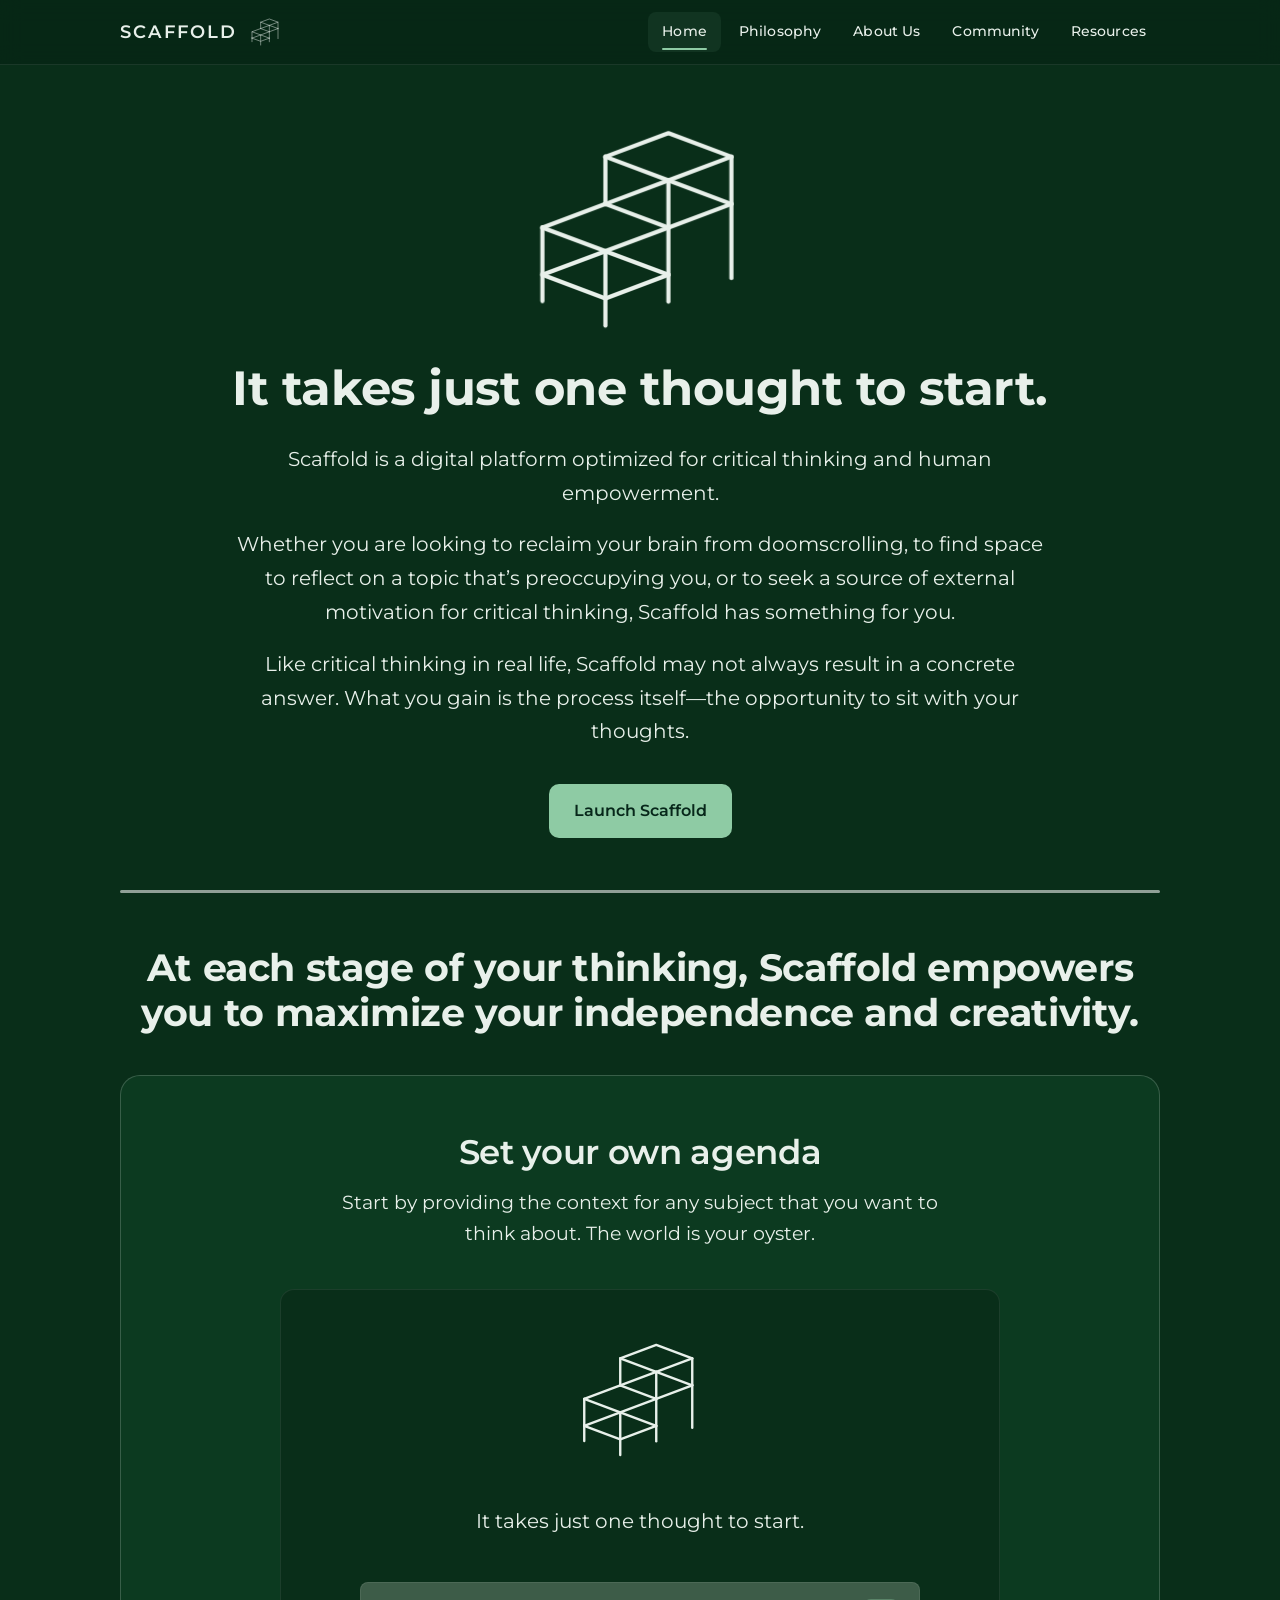
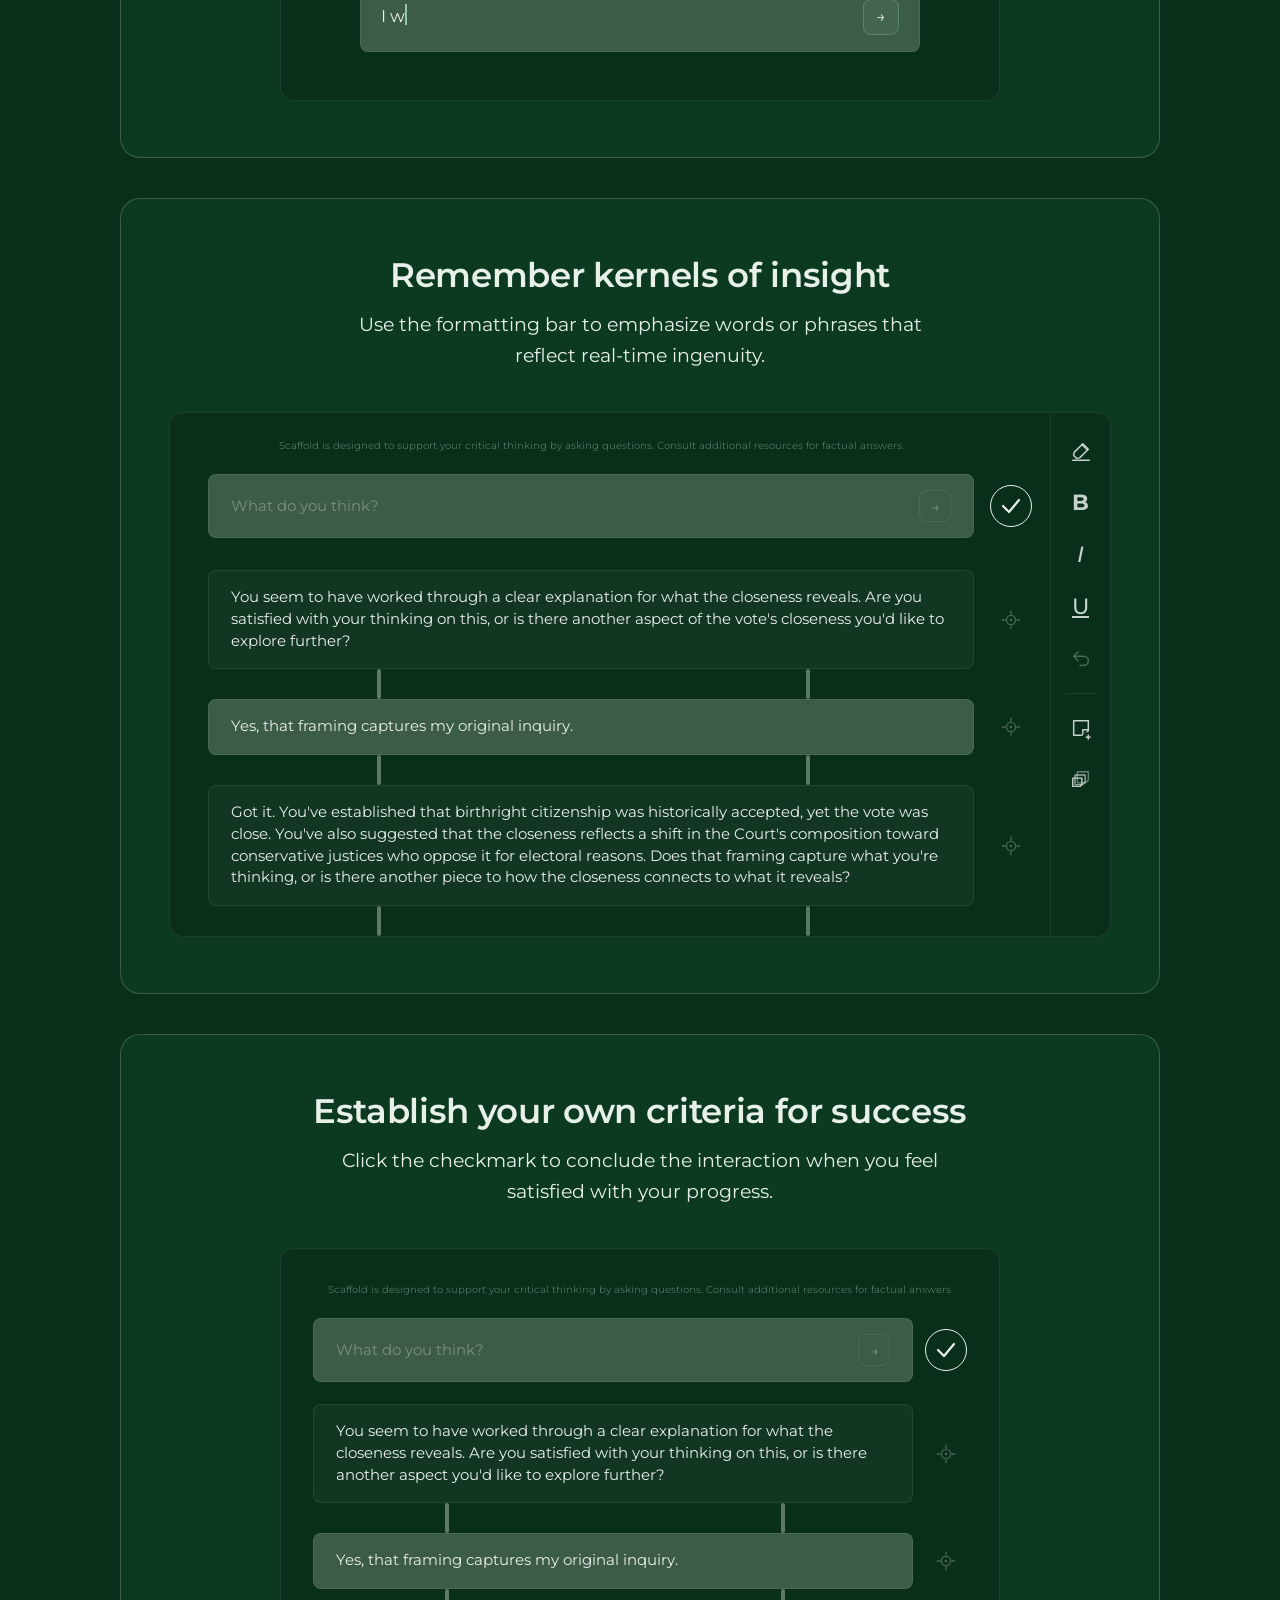
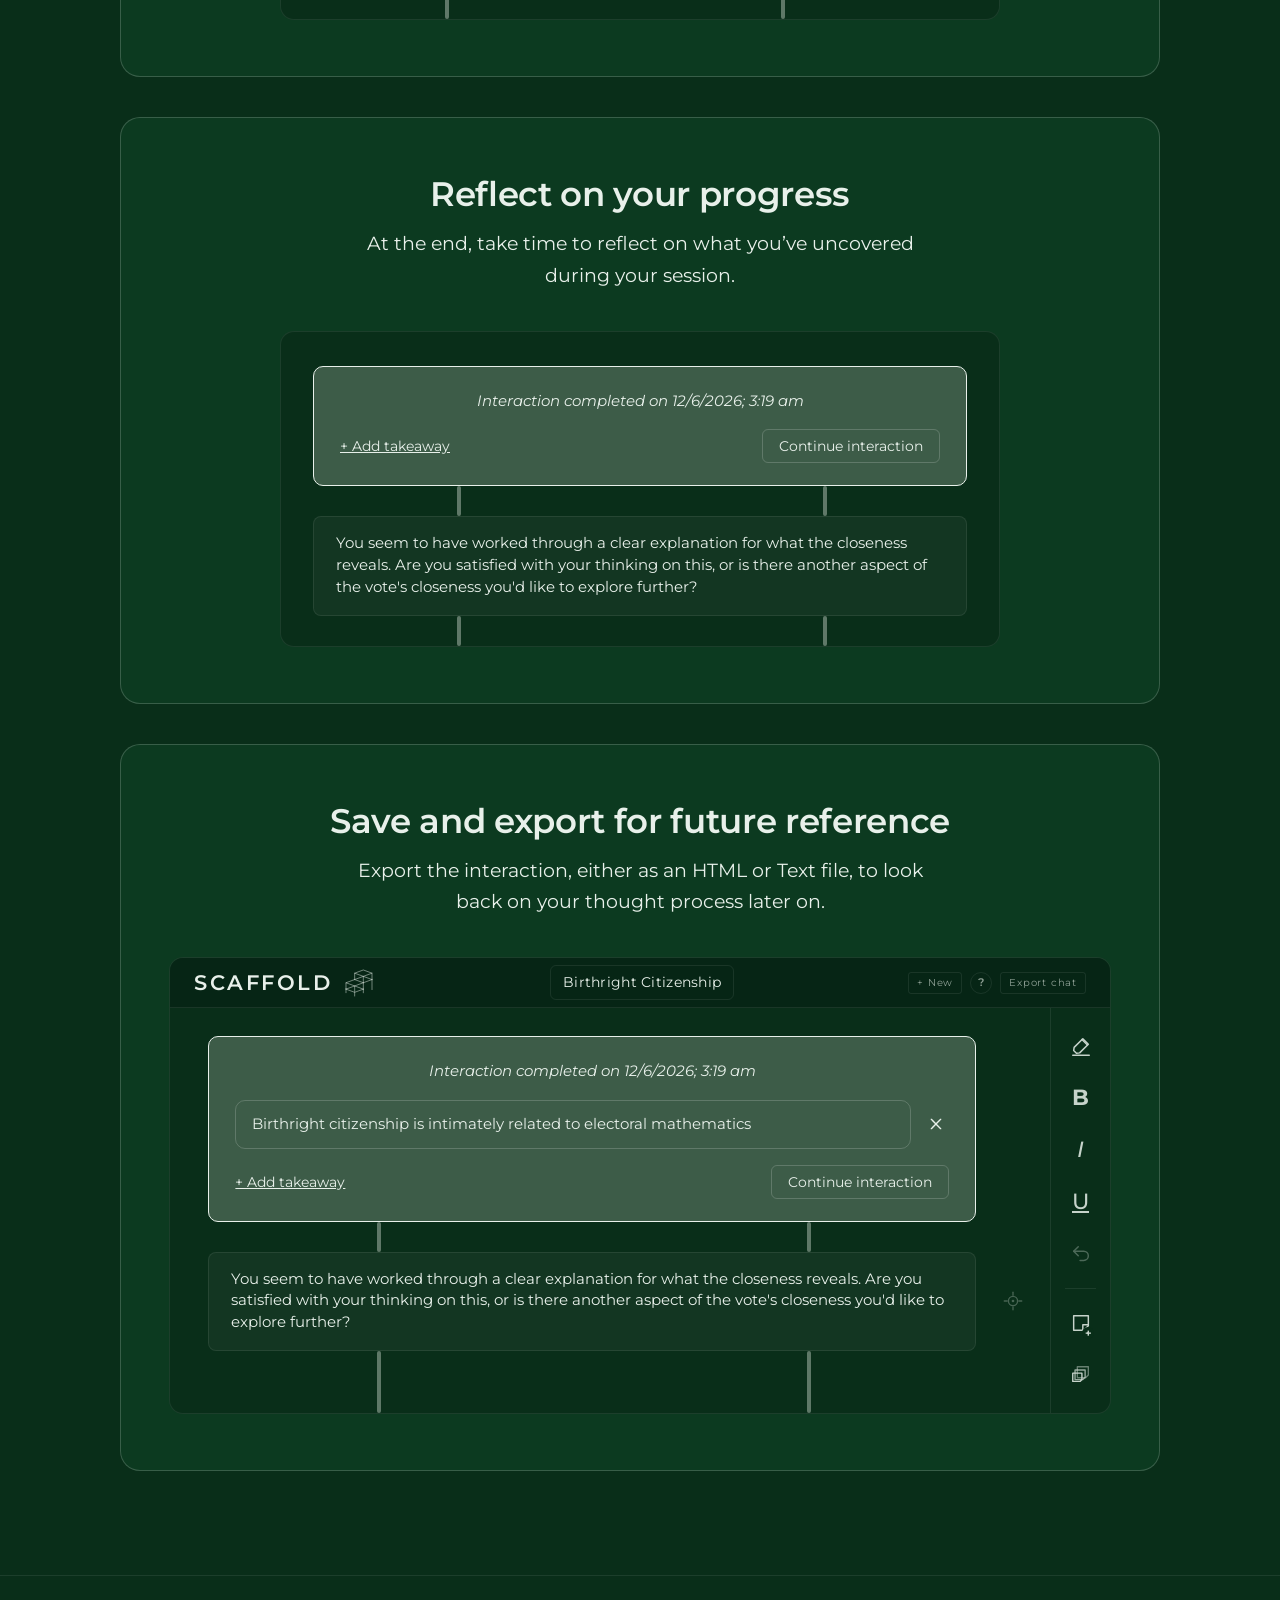
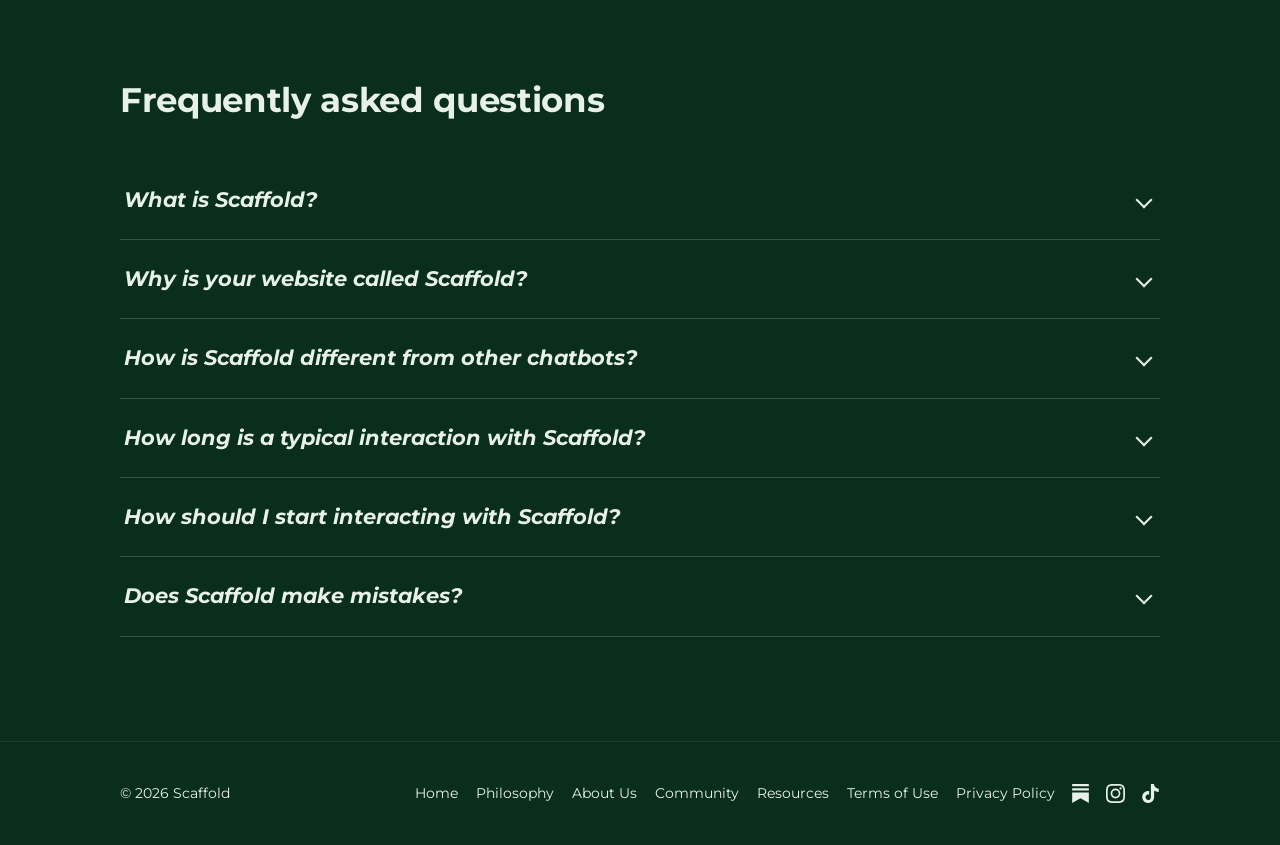
==== index.html @ 61a5aed3 "Rewrite the FAQ set and clean up its paragraph spacing Reorder and rewrite the FAQ entries: lead wit" ====
<!doctype html>
<html lang="en">
<head>
    <meta charset="utf-8" />
    <meta name="viewport" content="width=device-width, initial-scale=1" />
    <title>Scaffold — A space for critical thinking</title>
    <meta name="description" content="Scaffold is a digital space dedicated to critical thinking. It won't solve your problems or do your homework — through Socratic questioning, it helps you think." />
    <link rel="icon" type="image/svg+xml" href="assets/scaffold.svg" />
    <link rel="preconnect" href="https://fonts.googleapis.com" />
    <link rel="preconnect" href="https://fonts.gstatic.com" crossorigin />
    <link href="https://fonts.googleapis.com/css2?family=Montserrat:wght@400;500;600;700&display=swap" rel="stylesheet" />
    <link rel="stylesheet" href="css/styles.css" />
</head>
<body>
    <!-- ── Header ─────────────────────────────────────────────────────────── -->
    <header class="site-header">
        <div class="container">
            <a class="brand" href="index.html" aria-label="Scaffold home">
                <span class="wordmark">SCAFFOLD</span>
                <img class="brand-mark" src="assets/scaffold-mark.svg" width="34" height="34" alt="" />
            </a>
            <button class="nav-toggle" aria-label="Toggle menu" aria-expanded="false" aria-controls="nav">
                <svg viewBox="0 0 24 24" fill="none" stroke="currentColor" stroke-width="2" stroke-linecap="round"><path d="M3 6h18M3 12h18M3 18h18"/></svg>
            </button>
            <nav class="nav" id="nav">
                <a href="index.html" aria-current="page">Home</a>
                <a href="philosophy.html">Philosophy</a>
                <a href="about-us.html">About Us</a>
                <a href="community.html">Community</a>
                <a href="resources.html">Resources</a>
            </nav>
        </div>
    </header>

    <main>
        <!-- ── Hero ───────────────────────────────────────────────────────── -->
        <section class="hero">
            <div class="container">
                <!-- Logo builds floor-by-floor on load (ported from the app's ScaffoldLogo).
                     Groups animate bottom → top; per-group animation-delay set inline. -->
                <svg class="logo-xl logo-build" viewBox="80 88 80 82" role="img" aria-label="Scaffold logo"
                     fill="none" stroke="#e8f0ea" stroke-width="1.2" stroke-linecap="round" stroke-linejoin="round" stroke-miterlimit="4">
                    <!-- Level 0 -->
                    <g style="animation-delay:0s"><path d="M 0,0 V -13.19 -21" transform="matrix(1.3333333,0,0,-1.3333333,106.8328,137.9988)"/></g>
                    <g style="animation-delay:0.185s">
                        <path d="M -17.99,-6.75 l -17.99,-6.74" transform="matrix(1.3333333,0,0,-1.3333333,130.80613,128.5988)"/>
                        <path d="M 17.99,6.3 L 35.98,-0.44" transform="matrix(1.3333333,0,0,-1.3333333,82.8328,145.9988)"/>
                        <path d="M 0,0 -0.02,-0.01 -18,-6.75 -36,0" transform="matrix(1.3333333,0,0,-1.3333333,130.8328,146.58547)"/>
                    </g>
                    <!-- Level 1 -->
                    <g style="animation-delay:0.115s">
                        <path d="M 0,0 V 13.05" transform="matrix(1.3333333,0,0,-1.3333333,82.8328,145.9988)"/>
                        <path d="M 0,0 V -0.44 -8" transform="matrix(1.3333333,0,0,-1.3333333,82.8328,145.9988)"/>
                    </g>
                    <g style="animation-delay:0.30s">
                        <path d="M 0,0 18,6.75" transform="matrix(1.3333333,0,0,-1.3333333,82.8328,128.5988)"/>
                        <path d="M 0,0 -17.99,-6.75" transform="matrix(1.3333333,0,0,-1.3333333,130.80613,128.5988)"/>
                        <path d="M 0,13.05 L 17.99,6.3" transform="matrix(1.3333333,0,0,-1.3333333,82.8328,145.9988)"/>
                    </g>
                    <!-- Level 2 -->
                    <g style="animation-delay:0.23s">
                        <path d="M 0,0 V 7.68" transform="matrix(1.3333333,0,0,-1.3333333,130.8328,156.82547)"/>
                        <path d="m 0,0 v -13.03 -0.41" transform="matrix(1.3333333,0,0,-1.3333333,130.8328,128.66547)"/>
                        <path d="m 0,0 v -13.49 -0.04" transform="matrix(1.3333333,0,0,-1.3333333,130.8328,110.62547)"/>
                    </g>
                    <g style="animation-delay:0.415s">
                        <path d="M 0,0 -0.02,-0.01 -18,-6.75 -18.02,-6.74 -36,0" transform="matrix(1.3333333,0,0,-1.3333333,154.8328,119.61213)"/>
                        <path d="M 18,-6.75 l 17.98,-6.74" transform="matrix(1.3333333,0,0,-1.3333333,106.8328,101.62547)"/>
                        <path d="M -17.99,-6.75 l -17.99,-6.74" transform="matrix(1.3333333,0,0,-1.3333333,154.80613,101.62547)"/>
                    </g>
                    <!-- Level 3 -->
                    <g style="animation-delay:0.345s"><path d="M -36,0.01 V 13.49" transform="matrix(1.3333333,0,0,-1.3333333,154.8328,119.61213)"/></g>
                    <g style="animation-delay:0.38s">
                        <path d="M 0,13.49 V 0.21" transform="matrix(1.3333333,0,0,-1.3333333,154.8328,119.61213)"/>
                        <path d="M 0,0 V -0.21 -21.4" transform="matrix(1.3333333,0,0,-1.3333333,154.8328,119.33213)"/>
                    </g>
                    <g style="animation-delay:0.565s">
                        <path d="M -36,13.49 L -18,20.24 -0.02,13.5 0,13.49" transform="matrix(1.3333333,0,0,-1.3333333,154.8328,119.61213)"/>
                        <path d="M 0,0 17.99,-6.75" transform="matrix(1.3333333,0,0,-1.3333333,106.8328,101.62547)"/>
                        <path d="M 0,0 -17.99,-6.75" transform="matrix(1.3333333,0,0,-1.3333333,154.80613,101.62547)"/>
                    </g>
                </svg>
                <h1 class="hero-fade" style="animation-delay:1.2s;">It takes just one thought to start.</h1>
                <p class="lead hero-fade" style="animation-delay:1.4s;">Scaffold is a digital platform optimized for critical thinking and human empowerment.</p>
                <p class="lead hero-fade" style="animation-delay:1.6s;">Whether you are looking to reclaim your brain from doomscrolling, to find space to reflect on a topic that’s preoccupying you, or to seek a source of external motivation for critical thinking, Scaffold has something for you.</p>
                <p class="lead hero-fade" style="animation-delay:1.8s;">Like critical thinking in real life, Scaffold may not always result in a concrete answer. What you gain is the process itself—the opportunity to sit with your thoughts.</p>
                <div class="cta-row hero-fade" style="animation-delay:1.95s;">
                    <a class="btn btn-primary" href="https://app.thinkwithscaffold.com">Launch Scaffold</a>
                </div>
                <hr class="section-divider hero-fade" style="animation-delay:2s;" />
                <h2 class="demos-head hero-fade" style="animation-delay:2.15s;">At each stage of your thinking, Scaffold empowers you to maximize your independence and creativity.</h2>
            </div>
        </section>

        <!-- ── Feature walkthrough ────────────────────────────────────────────
             Scroll-through of Scaffold's features. Each .feature holds a demo
             placeholder — swap the .media-placeholder for a <video> or an
             interactive demo when the recordings are ready. -->
        <section class="section features">
            <div class="container">
                <!-- 1 · Set your own agenda -->
                <article class="feature" data-reveal>
                    <h2>Set your own agenda</h2>
                    <p class="feature-desc">Start by providing the context for any subject that you want to think about. The world is your oyster.</p>
                    <!-- Interactive demo: a faithful mock of the app's opening screen
                         (frontend/src/App.tsx — logo, intro line, PromptInput). It
                         auto-types a sample thought into the chatbox, then loops.
                         Driven by initAgendaDemo() in js/main.js. -->
                    <div class="demo demo-agenda" data-demo="agenda"
                         data-prompt="I want to think through an opinion on a topic that I’ve been following in the news"
                         role="group" aria-label="Interactive demo: typing a thought into Scaffold's chatbox">
                        <div class="demo-screen">
                            <svg class="demo-logo" viewBox="80 88 80 82" role="img" aria-label="Scaffold logo"
                                 fill="none" stroke="#e8f0ea" stroke-width="1.2" stroke-linecap="round" stroke-linejoin="round" stroke-miterlimit="4">
                                <path d="M 0,0 V -13.19 -21" transform="matrix(1.3333333,0,0,-1.3333333,106.8328,137.9988)"/>
                                <path d="M -17.99,-6.75 l -17.99,-6.74" transform="matrix(1.3333333,0,0,-1.3333333,130.80613,128.5988)"/>
                                <path d="M 17.99,6.3 L 35.98,-0.44" transform="matrix(1.3333333,0,0,-1.3333333,82.8328,145.9988)"/>
                                <path d="M 0,0 -0.02,-0.01 -18,-6.75 -36,0" transform="matrix(1.3333333,0,0,-1.3333333,130.8328,146.58547)"/>
                                <path d="M 0,0 V 13.05" transform="matrix(1.3333333,0,0,-1.3333333,82.8328,145.9988)"/>
                                <path d="M 0,0 V -0.44 -8" transform="matrix(1.3333333,0,0,-1.3333333,82.8328,145.9988)"/>
                                <path d="M 0,0 18,6.75" transform="matrix(1.3333333,0,0,-1.3333333,82.8328,128.5988)"/>
                                <path d="M 0,0 -17.99,-6.75" transform="matrix(1.3333333,0,0,-1.3333333,130.80613,128.5988)"/>
                                <path d="M 0,13.05 L 17.99,6.3" transform="matrix(1.3333333,0,0,-1.3333333,82.8328,145.9988)"/>
                                <path d="M 0,0 V 7.68" transform="matrix(1.3333333,0,0,-1.3333333,130.8328,156.82547)"/>
                                <path d="m 0,0 v -13.03 -0.41" transform="matrix(1.3333333,0,0,-1.3333333,130.8328,128.66547)"/>
                                <path d="m 0,0 v -13.49 -0.04" transform="matrix(1.3333333,0,0,-1.3333333,130.8328,110.62547)"/>
                                <path d="M 0,0 -0.02,-0.01 -18,-6.75 -18.02,-6.74 -36,0" transform="matrix(1.3333333,0,0,-1.3333333,154.8328,119.61213)"/>
                                <path d="M 18,-6.75 l 17.98,-6.74" transform="matrix(1.3333333,0,0,-1.3333333,106.8328,101.62547)"/>
                                <path d="M -17.99,-6.75 l -17.99,-6.74" transform="matrix(1.3333333,0,0,-1.3333333,154.80613,101.62547)"/>
                                <path d="M -36,0.01 V 13.49" transform="matrix(1.3333333,0,0,-1.3333333,154.8328,119.61213)"/>
                                <path d="M 0,13.49 V 0.21" transform="matrix(1.3333333,0,0,-1.3333333,154.8328,119.61213)"/>
                                <path d="M 0,0 V -0.21 -21.4" transform="matrix(1.3333333,0,0,-1.3333333,154.8328,119.33213)"/>
                                <path d="M -36,13.49 L -18,20.24 -0.02,13.5 0,13.49" transform="matrix(1.3333333,0,0,-1.3333333,154.8328,119.61213)"/>
                                <path d="M 0,0 17.99,-6.75" transform="matrix(1.3333333,0,0,-1.3333333,106.8328,101.62547)"/>
                                <path d="M 0,0 -17.99,-6.75" transform="matrix(1.3333333,0,0,-1.3333333,154.80613,101.62547)"/>
                            </svg>
                            <p class="demo-intro">It takes just one thought to start.</p>
                            <div class="demo-chatbox">
                                <div class="demo-field">
                                    <span class="demo-placeholder">I want to think through…</span>
                                    <span class="demo-typed" aria-live="polite"></span><span class="demo-caret" aria-hidden="true"></span>
                                </div>
                                <button class="demo-send" type="button" aria-label="Send" tabindex="-1">→</button>
                            </div>
                        </div>
                    </div>
                </article>

                <!-- 2 · Remember kernels of insight -->
                <article class="feature" data-reveal>
                    <h2>Remember kernels of insight</h2>
                    <p class="feature-desc">Use the formatting bar to emphasize words or phrases that reflect real-time ingenuity.</p>
                    <!-- Interactive demo: a mock session with the format sidebar. A demo
                         cursor drags to select a sentence, clicks the Bold (B) tool, and
                         the sentence turns bold — then it loops. Selection colour and the
                         bold treatment (weight 800, white) mirror App.tsx. Driven by
                         initHighlightDemo() in js/main.js. -->
                    <div class="demo demo-highlight" data-demo="highlight"
                         role="group" aria-label="Interactive demo: selecting a sentence and bolding it with the formatting bar">
                        <div class="demo-window">
                            <div class="demo-body">
                                <div class="demo-canvas">
                                    <p class="demo-disclaimer">Scaffold is designed to support your critical thinking by asking questions. Consult additional resources for factual answers.</p>
                                    <div class="demo-row demo-input-row">
                                        <div class="demo-input">
                                            <span class="demo-input-ph">What do you think?</span>
                                            <button class="demo-arrow" type="button" tabindex="-1" aria-hidden="true">→</button>
                                        </div>
                                        <button class="demo-check" type="button" tabindex="-1" aria-hidden="true">
                                            <svg viewBox="0 0 24 24" fill="none" stroke="currentColor" stroke-width="2.2" stroke-linecap="round" stroke-linejoin="round"><polyline points="4 12 10 18 20 6"/></svg>
                                        </button>
                                    </div>
                                    <div class="demo-row">
                                        <div class="demo-card assistant">
                                            <p>You seem to have worked through a clear explanation for what the closeness reveals. Are you satisfied with your thinking on this, or is there another aspect of the vote's closeness you'd like to explore further?</p>
                                        </div>
                                        <span class="demo-target" aria-hidden="true">
                                            <svg viewBox="0 0 24 24" fill="none" stroke="currentColor" stroke-width="1.6" stroke-linecap="round"><circle cx="12" cy="12" r="5.5"/><circle cx="12" cy="12" r="1.6" fill="currentColor" stroke="none"/><line x1="12" y1="1.5" x2="12" y2="5"/><line x1="12" y1="19" x2="12" y2="22.5"/><line x1="1.5" y1="12" x2="5" y2="12"/><line x1="19" y1="12" x2="22.5" y2="12"/></svg>
                                        </span>
                                    </div>
                                    <div class="demo-connector" aria-hidden="true"><span></span><span></span></div>
                                    <div class="demo-row">
                                        <div class="demo-card user">
                                            <p>Yes, that framing captures my original inquiry.</p>
                                        </div>
                                        <span class="demo-target" aria-hidden="true">
                                            <svg viewBox="0 0 24 24" fill="none" stroke="currentColor" stroke-width="1.6" stroke-linecap="round"><circle cx="12" cy="12" r="5.5"/><circle cx="12" cy="12" r="1.6" fill="currentColor" stroke="none"/><line x1="12" y1="1.5" x2="12" y2="5"/><line x1="12" y1="19" x2="12" y2="22.5"/><line x1="1.5" y1="12" x2="5" y2="12"/><line x1="19" y1="12" x2="22.5" y2="12"/></svg>
                                        </span>
                                    </div>
                                    <div class="demo-connector" aria-hidden="true"><span></span><span></span></div>
                                    <div class="demo-row">
                                        <div class="demo-card assistant">
                                            <p>Got it. <span class="demo-boldable">You've established that birthright citizenship was historically accepted, yet the vote was close.</span> You've also suggested that the closeness reflects a shift in the Court's composition toward conservative justices who oppose it for electoral reasons. Does that framing capture what you're thinking, or is there another piece to how the closeness connects to what it reveals?</p>
                                        </div>
                                        <span class="demo-target" aria-hidden="true">
                                            <svg viewBox="0 0 24 24" fill="none" stroke="currentColor" stroke-width="1.6" stroke-linecap="round"><circle cx="12" cy="12" r="5.5"/><circle cx="12" cy="12" r="1.6" fill="currentColor" stroke="none"/><line x1="12" y1="1.5" x2="12" y2="5"/><line x1="12" y1="19" x2="12" y2="22.5"/><line x1="1.5" y1="12" x2="5" y2="12"/><line x1="19" y1="12" x2="22.5" y2="12"/></svg>
                                        </span>
                                    </div>
                                    <div class="demo-connector" aria-hidden="true"><span></span><span></span></div>
                                </div>
                                <div class="demo-format" aria-hidden="true">
                                    <button class="demo-fmt-btn" type="button" tabindex="-1" title="highlight">
                                        <svg viewBox="0 0 24 24" fill="none" stroke="currentColor" stroke-width="1.6" stroke-linecap="round" stroke-linejoin="round"><path d="M14 4l6 6-9.5 9.5L7 20l-3-3 0.5-3.5L14 4z"/><line x1="13" y1="5" x2="19" y2="11"/><line x1="3" y1="22" x2="21" y2="22"/></svg>
                                    </button>
                                    <button class="demo-fmt-btn demo-fmt-bold" type="button" tabindex="-1" title="bold"><span style="font-weight:700">B</span></button>
                                    <button class="demo-fmt-btn" type="button" tabindex="-1" title="italic"><span style="font-style:italic;font-weight:500">I</span></button>
                                    <button class="demo-fmt-btn" type="button" tabindex="-1" title="underline"><span style="text-decoration:underline;font-weight:500">U</span></button>
                                    <button class="demo-fmt-btn demo-fmt-undo" type="button" tabindex="-1" title="undo">
                                        <svg viewBox="0 0 24 24" fill="none" stroke="currentColor" stroke-width="1.6" stroke-linecap="round" stroke-linejoin="round"><path d="M9 14L4 9l5-5"/><path d="M4 9h11a5 5 0 0 1 0 10h-4"/></svg>
                                    </button>
                                    <div class="demo-fmt-divider"></div>
                                    <button class="demo-fmt-btn demo-fmt-note" type="button" tabindex="-1" title="add a sticky note">
                                        <svg viewBox="0 0 24 24" fill="none" stroke="currentColor" stroke-width="1.6" stroke-linecap="round" stroke-linejoin="round"><path d="M4 4h16v11l-5 5H4z"/><path d="M20 14h-6v6"/></svg>
                                        <span class="demo-fmt-badge">+</span>
                                    </button>
                                    <button class="demo-fmt-btn" type="button" tabindex="-1" title="manage notes">
                                        <svg viewBox="0 0 24 24" fill="none" stroke="currentColor" stroke-width="1.5" stroke-linecap="round" stroke-linejoin="round"><path d="M8 3h12v9l-3 3H8z" opacity="0.5"/><path d="M5.5 6.5h11v8l-2.5 2.5h-8.5z" opacity="0.75"/><path d="M3 10h10v7l-2 2H3z"/></svg>
                                    </button>
                                </div>
                            </div>
                        </div>
                        <svg class="demo-cursor" viewBox="0 0 24 24" aria-hidden="true"><path d="M4 2l6 15 2.5-6.2L18.5 8 4 2z" fill="#e8f0ea" stroke="#07271a" stroke-width="1.1" stroke-linejoin="round"/></svg>
                    </div>
                </article>

                <!-- 3 · Establish your own criteria for success -->
                <article class="feature" data-reveal>
                    <h2>Establish your own criteria for success</h2>
                    <p class="feature-desc">Click the checkmark to conclude the interaction when you feel satisfied with your progress.</p>
                    <!-- Interactive demo: a faithful mock of a Scaffold session. A demo
                         cursor moves to the wrap-up checkmark, "clicks" it to open the
                         end-session confirmation, then "clicks" Yes, end session — and
                         loops. Colours/proportions mirror App.tsx (PromptInput, the
                         checkmark button, EndSessionConfirm, MessageCard). Driven by
                         initConcludeDemo() in js/main.js. -->
                    <div class="demo demo-conclude" data-demo="conclude"
                         role="group" aria-label="Interactive demo: clicking the checkmark to end a Scaffold session">
                        <div class="demo-app">
                            <p class="demo-disclaimer">Scaffold is designed to support your critical thinking by asking questions. Consult additional resources for factual answers.</p>
                            <div class="demo-top">
                                <div class="demo-input">
                                    <span class="demo-input-ph">What do you think?</span>
                                    <button class="demo-arrow" type="button" tabindex="-1" aria-hidden="true">→</button>
                                </div>
                                <div class="demo-check-wrap">
                                    <button class="demo-check" type="button" tabindex="-1" aria-hidden="true">
                                        <svg viewBox="0 0 24 24" fill="none" stroke="currentColor" stroke-width="2.2" stroke-linecap="round" stroke-linejoin="round"><polyline points="4 12 10 18 20 6"/></svg>
                                    </button>
                                    <div class="demo-popover" aria-hidden="true">
                                        <h3>Are you sure you want to end your session with Scaffold?</h3>
                                        <div class="demo-popover-actions">
                                            <button class="demo-cancel" type="button" tabindex="-1">Cancel</button>
                                            <button class="demo-end" type="button" tabindex="-1">Yes, end session</button>
                                        </div>
                                    </div>
                                </div>
                            </div>
                            <div class="demo-thread">
                                <div class="demo-row">
                                    <div class="demo-card assistant">
                                        <p>You seem to have worked through a clear explanation for what the closeness reveals. Are you satisfied with your thinking on this, or is there another aspect you'd like to explore further?</p>
                                    </div>
                                    <span class="demo-target" aria-hidden="true">
                                        <svg viewBox="0 0 24 24" fill="none" stroke="currentColor" stroke-width="1.6" stroke-linecap="round"><circle cx="12" cy="12" r="5.5"/><circle cx="12" cy="12" r="1.6" fill="currentColor" stroke="none"/><line x1="12" y1="1.5" x2="12" y2="5"/><line x1="12" y1="19" x2="12" y2="22.5"/><line x1="1.5" y1="12" x2="5" y2="12"/><line x1="19" y1="12" x2="22.5" y2="12"/></svg>
                                    </span>
                                </div>
                                <div class="demo-connector" aria-hidden="true"><span></span><span></span></div>
                                <div class="demo-row">
                                    <div class="demo-card user">
                                        <p>Yes, that framing captures my original inquiry.</p>
                                    </div>
                                    <span class="demo-target" aria-hidden="true">
                                        <svg viewBox="0 0 24 24" fill="none" stroke="currentColor" stroke-width="1.6" stroke-linecap="round"><circle cx="12" cy="12" r="5.5"/><circle cx="12" cy="12" r="1.6" fill="currentColor" stroke="none"/><line x1="12" y1="1.5" x2="12" y2="5"/><line x1="12" y1="19" x2="12" y2="22.5"/><line x1="1.5" y1="12" x2="5" y2="12"/><line x1="19" y1="12" x2="22.5" y2="12"/></svg>
                                    </span>
                                </div>
                                <div class="demo-connector" aria-hidden="true"><span></span><span></span></div>
                            </div>
                        </div>
                        <svg class="demo-cursor" viewBox="0 0 24 24" aria-hidden="true"><path d="M4 2l6 15 2.5-6.2L18.5 8 4 2z" fill="#e8f0ea" stroke="#07271a" stroke-width="1.1" stroke-linejoin="round"/></svg>
                    </div>
                </article>

                <!-- 4 · Reflect on your progress -->
                <article class="feature" data-reveal>
                    <h2>Reflect on your progress</h2>
                    <p class="feature-desc">At the end, take time to reflect on what you’ve uncovered during your session.</p>
                    <!-- Interactive demo: the frozen "interaction completed" card
                         (App.tsx KeyTakeawaysCard). A demo cursor clicks "+ Add
                         takeaway", a field drops in, and a takeaway auto-types into
                         it — then it loops. The completed-on timestamp is filled with
                         the current date/time. Driven by initReflectDemo() in main.js. -->
                    <div class="demo demo-reflect" data-demo="reflect"
                         data-takeaway="Birthright citizenship is intimately related to electoral mathematics"
                         role="group" aria-label="Interactive demo: adding a takeaway after a completed Scaffold interaction">
                        <div class="demo-app">
                            <div class="demo-takeaways">
                                <div class="demo-tk-header">Interaction completed on <span class="demo-tk-when"></span></div>
                                <div class="demo-tk-list">
                                    <div class="demo-tk-row">
                                        <div class="demo-tk-field">
                                            <span class="demo-tk-ph">Takeaway 1</span>
                                            <span class="demo-tk-typed" aria-live="polite"></span><span class="demo-tk-caret" aria-hidden="true"></span>
                                        </div>
                                        <button class="demo-tk-remove" type="button" tabindex="-1" aria-hidden="true">
                                            <svg viewBox="0 0 24 24" fill="none" stroke="currentColor" stroke-width="2" stroke-linecap="round" stroke-linejoin="round"><line x1="5" y1="5" x2="19" y2="19"/><line x1="19" y1="5" x2="5" y2="19"/></svg>
                                        </button>
                                    </div>
                                </div>
                                <div class="demo-tk-actions">
                                    <button class="demo-tk-add" type="button" tabindex="-1">+ Add takeaway</button>
                                    <button class="demo-tk-continue" type="button" tabindex="-1">Continue interaction</button>
                                </div>
                            </div>
                            <div class="demo-connector" aria-hidden="true"><span></span><span></span></div>
                            <div class="demo-row">
                                <div class="demo-card assistant">
                                    <p>You seem to have worked through a clear explanation for what the closeness reveals. Are you satisfied with your thinking on this, or is there another aspect of the vote's closeness you'd like to explore further?</p>
                                </div>
                            </div>
                            <div class="demo-connector" aria-hidden="true"><span></span><span></span></div>
                        </div>
                        <svg class="demo-cursor" viewBox="0 0 24 24" aria-hidden="true"><path d="M4 2l6 15 2.5-6.2L18.5 8 4 2z" fill="#e8f0ea" stroke="#07271a" stroke-width="1.1" stroke-linejoin="round"/></svg>
                    </div>
                </article>

                <!-- 5 · Save and export for future reference -->
                <article class="feature" data-reveal>
                    <h2>Save and export for future reference</h2>
                    <p class="feature-desc">Export the interaction, either as an HTML or Text file, to look back on your thought process later on.</p>
                    <!-- Interactive demo: a wider mock of the full app window — header
                         (SCAFFOLD, title, Export chat…) and format sidebar included. A
                         demo cursor clicks "Export chat" to open the file-type menu,
                         then clicks "Text file". Faithful to App.tsx (header actions,
                         export menu, FormatSidebar). Driven by initExportDemo(). -->
                    <div class="demo demo-export" data-demo="export"
                         role="group" aria-label="Interactive demo: exporting an interaction as a text file">
                        <div class="demo-window">
                            <header class="demo-header">
                                <div class="demo-hd-left">
                                    <span class="demo-hd-logo">SCAFFOLD</span>
                                    <img class="demo-hd-mark" src="assets/scaffold-mark.svg" width="34" height="34" alt="" />
                                </div>
                                <div class="demo-hd-title">Birthright Citizenship</div>
                                <div class="demo-hd-actions">
                                    <button class="demo-hd-btn" type="button" tabindex="-1">+ New</button>
                                    <button class="demo-hd-btn demo-hd-q" type="button" tabindex="-1">?</button>
                                    <div class="demo-export-wrap">
                                        <button class="demo-export-btn demo-hd-btn" type="button" tabindex="-1">Export chat</button>
                                        <div class="demo-export-menu">
                                            <button class="demo-ex-item demo-ex-html" type="button" tabindex="-1">HTML file</button>
                                            <button class="demo-ex-item demo-ex-text" type="button" tabindex="-1">Text file</button>
                                        </div>
                                    </div>
                                </div>
                            </header>
                            <div class="demo-body">
                                <div class="demo-canvas">
                                    <div class="demo-takeaways">
                                        <div class="demo-tk-header">Interaction completed on <span class="demo-tk-when"></span></div>
                                        <div class="demo-tk-list">
                                            <div class="demo-tk-row">
                                                <div class="demo-tk-field">
                                                    <span class="demo-tk-typed">Birthright citizenship is intimately related to electoral mathematics</span>
                                                </div>
                                                <button class="demo-tk-remove" type="button" tabindex="-1" aria-hidden="true">
                                                    <svg viewBox="0 0 24 24" fill="none" stroke="currentColor" stroke-width="2" stroke-linecap="round" stroke-linejoin="round"><line x1="5" y1="5" x2="19" y2="19"/><line x1="19" y1="5" x2="5" y2="19"/></svg>
                                                </button>
                                            </div>
                                        </div>
                                        <div class="demo-tk-actions">
                                            <button class="demo-tk-add" type="button" tabindex="-1">+ Add takeaway</button>
                                            <button class="demo-tk-continue" type="button" tabindex="-1">Continue interaction</button>
                                        </div>
                                    </div>
                                    <div class="demo-connector" aria-hidden="true"><span></span><span></span></div>
                                    <div class="demo-row">
                                        <div class="demo-card assistant">
                                            <p>You seem to have worked through a clear explanation for what the closeness reveals. Are you satisfied with your thinking on this, or is there another aspect of the vote's closeness you'd like to explore further?</p>
                                        </div>
                                        <span class="demo-target" aria-hidden="true">
                                            <svg viewBox="0 0 24 24" fill="none" stroke="currentColor" stroke-width="1.6" stroke-linecap="round"><circle cx="12" cy="12" r="5.5"/><circle cx="12" cy="12" r="1.6" fill="currentColor" stroke="none"/><line x1="12" y1="1.5" x2="12" y2="5"/><line x1="12" y1="19" x2="12" y2="22.5"/><line x1="1.5" y1="12" x2="5" y2="12"/><line x1="19" y1="12" x2="22.5" y2="12"/></svg>
                                        </span>
                                    </div>
                                    <div class="demo-connector" aria-hidden="true"><span></span><span></span></div>
                                </div>
                                <div class="demo-format" aria-hidden="true">
                                    <button class="demo-fmt-btn" type="button" tabindex="-1" title="highlight">
                                        <svg viewBox="0 0 24 24" fill="none" stroke="currentColor" stroke-width="1.6" stroke-linecap="round" stroke-linejoin="round"><path d="M14 4l6 6-9.5 9.5L7 20l-3-3 0.5-3.5L14 4z"/><line x1="13" y1="5" x2="19" y2="11"/><line x1="3" y1="22" x2="21" y2="22"/></svg>
                                    </button>
                                    <button class="demo-fmt-btn" type="button" tabindex="-1" title="bold"><span style="font-weight:700">B</span></button>
                                    <button class="demo-fmt-btn" type="button" tabindex="-1" title="italic"><span style="font-style:italic;font-weight:500">I</span></button>
                                    <button class="demo-fmt-btn" type="button" tabindex="-1" title="underline"><span style="text-decoration:underline;font-weight:500">U</span></button>
                                    <button class="demo-fmt-btn demo-fmt-undo" type="button" tabindex="-1" title="undo">
                                        <svg viewBox="0 0 24 24" fill="none" stroke="currentColor" stroke-width="1.6" stroke-linecap="round" stroke-linejoin="round"><path d="M9 14L4 9l5-5"/><path d="M4 9h11a5 5 0 0 1 0 10h-4"/></svg>
                                    </button>
                                    <div class="demo-fmt-divider"></div>
                                    <button class="demo-fmt-btn demo-fmt-note" type="button" tabindex="-1" title="add a sticky note">
                                        <svg viewBox="0 0 24 24" fill="none" stroke="currentColor" stroke-width="1.6" stroke-linecap="round" stroke-linejoin="round"><path d="M4 4h16v11l-5 5H4z"/><path d="M20 14h-6v6"/></svg>
                                        <span class="demo-fmt-badge">+</span>
                                    </button>
                                    <button class="demo-fmt-btn" type="button" tabindex="-1" title="manage notes">
                                        <svg viewBox="0 0 24 24" fill="none" stroke="currentColor" stroke-width="1.5" stroke-linecap="round" stroke-linejoin="round"><path d="M8 3h12v9l-3 3H8z" opacity="0.5"/><path d="M5.5 6.5h11v8l-2.5 2.5h-8.5z" opacity="0.75"/><path d="M3 10h10v7l-2 2H3z"/></svg>
                                    </button>
                                </div>
                            </div>
                        </div>
                        <svg class="demo-cursor" viewBox="0 0 24 24" aria-hidden="true"><path d="M4 2l6 15 2.5-6.2L18.5 8 4 2z" fill="#e8f0ea" stroke="#07271a" stroke-width="1.1" stroke-linejoin="round"/></svg>
                    </div>
                </article>
            </div>
        </section>

        <!-- ── FAQ ────────────────────────────────────────────────────────────
             Native <details> accordions — work without JS. Fill in the empty
             answers as they're finalized. -->
        <section class="section faq-section">
            <div class="container">
                <h2 class="faq-title" data-reveal>Frequently asked questions</h2>
                <div class="faq">
                    <details class="faq-item" data-reveal>
                        <summary>What is Scaffold?<span class="faq-chevron" aria-hidden="true"></span></summary>
                        <div class="faq-answer">
                            <p>Scaffold is a digital support designed to help users develop their thoughts in academic and real-world contexts.</p>
                            <p>At the beginning of the interaction, Scaffold will support you in articulating a goal for the interaction. For the rest of the interaction, Scaffold uses a Socratic questioning approach that will guide you towards achieving that goal.</p>
                        </div>
                    </details>

                    <details class="faq-item" data-reveal>
                        <summary>Why is your website called Scaffold?<span class="faq-chevron" aria-hidden="true"></span></summary>
                        <div class="faq-answer">
                            <p>Scaffold is a reference to the practice of scaffolding, a technique whereby individuals engage with new knowledge while receiving external support.</p>
                        </div>
                    </details>

                    <details class="faq-item" data-reveal>
                        <summary>How is Scaffold different from other chatbots?<span class="faq-chevron" aria-hidden="true"></span></summary>
                        <div class="faq-answer">
                            <p>First and foremost, Scaffold will never make declarative statements, consult external sources, or give you the answer.</p>
                            <p>Scaffold has been designed to reflect the Socratic approach that Brendan and Hillary internalized in their time as student tutors. They have elaborated specific parameters on everything from the progression of the interaction (starting with context and then progressing to deep thinking); the structure of each Scaffold response (beginning with a neutral affirmation and following up with a question); the tone (curious, responsive, and professional); and the specific scaffolding approaches (e.g. asking “why?,” asking “so what?,” encouraging the consideration of counterpoints, drilling down on vague language, identifying possible connections between points).</p>
                            <p>In theory, one could roughly replicate Scaffold’s function by independently prompting a traditional chatbot. But the fact remains that the traditional chatbots do not, by default, provide that sort of scaffolding. Scaffold does. And it incorporates some other features in its interface to facilitate critical thinking and reflection, too.</p>
                        </div>
                    </details>

                    <details class="faq-item" data-reveal>
                        <summary>How long is a typical interaction with Scaffold?<span class="faq-chevron" aria-hidden="true"></span></summary>
                        <div class="faq-answer">
                            <p>Technically, there’s no such thing as a “typical interaction,” as everyone’s thought development process is different. But for Brendan and Hillary, it generally takes at least 20 user inputs to reach a point where it feels like they have progressed on their original goal.</p>
                        </div>
                    </details>

                    <details class="faq-item" data-reveal>
                        <summary>How should I start interacting with Scaffold?<span class="faq-chevron" aria-hidden="true"></span></summary>
                        <div class="faq-answer">
                            <p>See our Example Starting Points List, compiled with help from our users!</p>
                        </div>
                    </details>

                    <details class="faq-item" data-reveal>
                        <summary>Does Scaffold make mistakes?<span class="faq-chevron" aria-hidden="true"></span></summary>
                        <div class="faq-answer">
                            <p>Scaffold draws exclusively from the context that the user provides and does not pull information from outside sources. If the user is interacting with Scaffold in a context where accuracy matters, they should independently consult and verify information.</p>
                        </div>
                    </details>
                </div>
            </div>
        </section>
    </main>

    <!-- ── Footer ─────────────────────────────────────────────────────────── -->
    <footer class="site-footer">
        <div class="container">
            <span>© <span id="year">2026</span> Scaffold</span>
            <nav>
                <a href="index.html">Home</a>
                <a href="philosophy.html">Philosophy</a>
                <a href="about-us.html">About Us</a>
                <a href="community.html">Community</a>
                <a href="resources.html">Resources</a>
                <a href="terms.html">Terms of Use</a>
                <a href="privacy.html">Privacy Policy</a>
            </nav>
            <div class="footer-social">
                <a href="https://hillzn8.substack.com/t/scaffold" target="_blank" rel="noopener noreferrer" aria-label="Scaffold on Substack"><svg viewBox="0 0 24 24" aria-hidden="true"><path d="M22.539 8.242H1.46V5.406h21.08v2.836zM1.46 10.812V24L12 18.11 22.54 24V10.812H1.46zM22.54 0H1.46v2.836h21.08V0z"/></svg></a>
                <a href="https://www.instagram.com/buildingscaffold/" target="_blank" rel="noopener noreferrer" aria-label="Scaffold on Instagram"><svg viewBox="0 0 24 24" aria-hidden="true"><path d="M12 2.163c3.204 0 3.584.012 4.85.07 3.252.148 4.771 1.691 4.919 4.919.058 1.265.069 1.645.069 4.849 0 3.205-.012 3.584-.069 4.849-.149 3.225-1.664 4.771-4.919 4.919-1.266.058-1.644.07-4.85.07-3.204 0-3.584-.012-4.849-.07-3.26-.149-4.771-1.699-4.919-4.92-.058-1.265-.07-1.644-.07-4.849 0-3.204.013-3.583.07-4.849.149-3.227 1.664-4.771 4.919-4.919 1.266-.057 1.645-.069 4.849-.069zM12 0C8.741 0 8.333.014 7.053.072 2.695.272.273 2.69.073 7.052.014 8.333 0 8.741 0 12c0 3.259.014 3.668.072 4.948.2 4.358 2.618 6.78 6.98 6.98C8.333 23.986 8.741 24 12 24c3.259 0 3.668-.014 4.948-.072 4.354-.2 6.782-2.618 6.979-6.98.059-1.28.073-1.689.073-4.948 0-3.259-.014-3.667-.072-4.947-.196-4.354-2.617-6.78-6.979-6.98C15.668.014 15.259 0 12 0zm0 5.838a6.162 6.162 0 100 12.324 6.162 6.162 0 000-12.324zM12 16a4 4 0 110-8 4 4 0 010 8zm6.406-11.845a1.44 1.44 0 100 2.881 1.44 1.44 0 000-2.881z"/></svg></a>
                <a href="https://www.tiktok.com/@buildingscaffold" target="_blank" rel="noopener noreferrer" aria-label="Scaffold on TikTok"><svg viewBox="0 0 24 24" aria-hidden="true"><path d="M12.525.02c1.31-.02 2.61-.01 3.91-.02.08 1.53.63 3.09 1.75 4.17 1.12 1.11 2.7 1.62 4.24 1.79v4.03c-1.44-.05-2.89-.35-4.2-.97-.57-.26-1.1-.59-1.62-.93-.01 2.92.01 5.84-.02 8.75-.08 1.4-.54 2.79-1.35 3.94-1.31 1.92-3.58 3.17-5.91 3.21-1.43.08-2.86-.31-4.08-1.03-2.02-1.19-3.44-3.37-3.65-5.71-.02-.5-.03-1-.01-1.49.18-1.9 1.12-3.72 2.58-4.96 1.66-1.44 3.98-2.13 6.15-1.72.02 1.48-.04 2.96-.04 4.44-.99-.32-2.15-.23-3.02.37-.63.41-1.11 1.04-1.36 1.75-.21.51-.15 1.07-.14 1.61.24 1.64 1.82 3.02 3.5 2.87 1.12-.01 2.19-.66 2.77-1.61.19-.33.4-.67.41-1.06.1-1.79.06-3.57.07-5.36.01-4.03-.01-8.05.02-12.07z"/></svg></a>
            </div>
        </div>
    </footer>

    <script src="js/main.js"></script>
</body>
</html>
---- css/styles.css ----
/* ─────────────────────────────────────────────────────────────────────────
   Scaffold info site — shared styles
   Palette mirrored from the Scaffold app (frontend/src/App.tsx · GN).
   ───────────────────────────────────────────────────────────────────────── */

:root {
    --bg:            #092e19;
    --bg-elevated:   #0c3a20;
    --card:          #133622;
    --card-hi:       #17492c;
    --ink:           #e8f0ea;
    --ink-dim:       #e8f0ea;
    --ink-faint:     #e8f0ea;
    --border:        rgba(255, 255, 255, 0.08);
    --border-hi:     rgba(255, 255, 255, 0.18);
    --accent:        #8ecba4;
    --accent-dim:    rgba(142, 203, 164, 0.3);
    --accent-faint:  rgba(142, 203, 164, 0.08);

    --font: 'Montserrat', system-ui, -apple-system, 'Segoe UI', sans-serif;
    --maxw: 1120px;
    --header-h: 64px;
    --radius: 12px;
    --radius-md: 14px;          /* media / photo placeholders */
    --radius-lg: 20px;          /* feature cards */

    --divider: rgba(255, 255, 255, 0.55);
    --flow-gap: clamp(28px, 4.5vw, 52px);   /* vertical rhythm between stacked blocks */
    --tile-gap: clamp(24px, 4vw, 40px);     /* gap between the feature demo tiles */
}

*, *::before, *::after { box-sizing: border-box; }

html { scroll-behavior: smooth; }

body {
    margin: 0;
    background: var(--bg);
    color: var(--ink);
    font-family: var(--font);
    font-size: 16px;
    line-height: 1.65;
    -webkit-font-smoothing: antialiased;
    text-rendering: optimizeLegibility;
}

a { color: inherit; text-decoration: none; }

img, svg { max-width: 100%; }

h1, h2, h3 { line-height: 1.2; letter-spacing: -0.01em; margin: 0 0 0.5em; }
h1 { font-size: clamp(2rem, 5vw, 3.25rem); font-weight: 700; }
h2 { font-size: clamp(1.5rem, 3.2vw, 2.1rem); font-weight: 700; }
h3 { font-size: 1.15rem; font-weight: 600; }
p  { margin: 0 0 1rem; }

.container {
    width: 100%;
    max-width: var(--maxw);
    margin: 0 auto;
    padding: 0 clamp(20px, 5vw, 40px);
}

.accent { color: var(--accent); }
.muted  { color: var(--ink-dim); }

/* ── Header ──────────────────────────────────────────────────────────────── */
.site-header {
    position: sticky;
    top: 0;
    /* Above the demo cursor (z-index 100) so the sticky header covers it when
       a demo scrolls up behind the bar. */
    z-index: 200;
    background: rgba(7, 38, 22, 0.85);
    backdrop-filter: blur(10px);
    -webkit-backdrop-filter: blur(10px);
    border-bottom: 1px solid var(--border);
}

.site-header .container {
    display: flex;
    align-items: center;
    gap: 16px;
    height: var(--header-h);
}

.brand {
    display: inline-flex;
    align-items: center;
    gap: 10px;
    flex-shrink: 0;
}
.brand svg, .brand img { display: block; }
.brand .brand-mark { width: 34px; height: auto; }
.brand .wordmark {
    font-size: 1.15rem;
    font-weight: 600;
    letter-spacing: 0.12em;
    color: var(--ink);
    user-select: none;
}

.nav {
    margin-left: auto;
    display: flex;
    align-items: center;
    gap: 4px;
}
.nav a {
    position: relative;
    padding: 8px 14px;
    border-radius: 8px;
    font-size: 0.9rem;
    font-weight: 500;
    letter-spacing: 0.01em;
    color: var(--ink-dim);
    transition: color 0.15s ease, background 0.15s ease;
    white-space: nowrap;
}
.nav a:hover { color: var(--ink); background: rgba(255, 255, 255, 0.04); }
.nav a[aria-current="page"] {
    color: var(--ink);
    background: var(--accent-faint);
}
.nav a[aria-current="page"]::after {
    content: "";
    position: absolute;
    left: 14px; right: 14px; bottom: 2px;
    height: 2px;
    background: var(--accent);
    border-radius: 2px;
}

/* Intermediate widths: above the mobile breakpoint the full horizontal nav
   plus the Launch button would otherwise overflow and force horizontal
   scroll, so tighten the links and button until they fit. */
@media (min-width: 721px) and (max-width: 955px) {
    .site-header .container { gap: 6px; }
    .brand .wordmark { font-size: 1rem; letter-spacing: 0.04em; }
    .nav { gap: 0; }
    .nav a { padding: 6px 7px; font-size: 0.76rem; }
    /* .site-header prefix so this wins over the later .nav-launch.btn base rule. */
    .site-header .nav-launch.btn {
        margin-left: 4px; padding: 5px 13px; font-size: 0.8rem; border-radius: 7px;
    }
}

/* Mobile menu toggle */
.nav-toggle {
    margin-left: auto;
    display: none;
    width: 40px; height: 40px;
    align-items: center; justify-content: center;
    background: transparent;
    border: 1px solid var(--border);
    border-radius: 8px;
    color: var(--ink);
    cursor: pointer;
}
.nav-toggle svg { width: 20px; height: 20px; }

@media (max-width: 720px) {
    .nav-toggle { display: inline-flex; }
    .nav {
        position: absolute;
        top: var(--header-h);
        left: 0; right: 0;
        flex-direction: column;
        align-items: stretch;
        gap: 2px;
        padding: 10px clamp(20px, 5vw, 40px) 18px;
        background: rgba(9, 46, 25, 0.98);
        backdrop-filter: blur(10px);
        border-bottom: 1px solid var(--border);
        transform: translateY(-8px);
        opacity: 0;
        pointer-events: none;
        transition: opacity 0.18s ease, transform 0.18s ease;
    }
    .nav.open { opacity: 1; transform: none; pointer-events: auto; }
    .nav a { padding: 12px 14px; font-size: 1rem; }
    .nav a[aria-current="page"]::after { display: none; }
    /* Full-width CTA at the bottom of the open menu. */
    .nav-launch.btn { margin: 8px 0 0; padding: 12px 14px; font-size: 1rem; }
}

/* ── Buttons ─────────────────────────────────────────────────────────────── */
.btn {
    display: inline-flex;
    align-items: center;
    justify-content: center;
    gap: 8px;
    padding: 13px 24px;
    border-radius: 10px;
    font-family: var(--font);
    font-size: 0.98rem;
    font-weight: 600;
    cursor: pointer;
    border: 1px solid transparent;
    transition: background 0.15s ease, border-color 0.15s ease, color 0.15s ease, transform 0.05s ease;
}
.btn:active { transform: translateY(1px); }
.btn-primary {
    background: var(--accent);
    color: #07271a;
}
.btn-primary:hover { background: #a6d9b7; }
.btn-ghost {
    background: transparent;
    border-color: var(--border-hi);
    color: var(--ink);
}
.btn-ghost:hover { background: rgba(255, 255, 255, 0.05); border-color: var(--accent-dim); }

/* Launch CTA in the header nav (non-home pages), styled like the hero's
   "Launch Scaffold" button. The .nav a rules are more specific than
   .btn/.btn-primary, so restate the button look here (dark-green text on the
   accent fill) with enough specificity to win. Sits right of Resources. */
.nav-launch.btn {
    margin-left: 8px;
    /* Vertical padding trimmed so the pill height matches the nav links
       (~40px), not the taller hero button. */
    padding: 6px 22px;
    border-radius: 9px;
    font-size: 0.98rem;
    font-weight: 600;
    letter-spacing: normal;
    color: #07271a;                 /* dark green, matching the hero button */
    background: var(--accent);
}
.nav-launch.btn:hover { background: #a6d9b7; color: #07271a; }

/* ── Sections ────────────────────────────────────────────────────────────── */
.section { padding: clamp(56px, 9vw, 104px) 0; }
.section-sm { padding: clamp(40px, 6vw, 64px) 0; }
.section + .section { border-top: 1px solid var(--border); }

.eyebrow {
    display: inline-block;
    font-size: 0.78rem;
    font-weight: 600;
    letter-spacing: 0.14em;
    text-transform: uppercase;
    color: var(--accent);
    margin-bottom: 14px;
}

.lead {
    font-size: clamp(1.05rem, 2vw, 1.28rem);
    color: var(--ink-dim);
    max-width: 62ch;
}

/* ── Hero ────────────────────────────────────────────────────────────────── */
.hero {
    /* No bottom padding: the hero ends in the demos header, and .features owns
       the space down to the first tile so it equals the tile-to-tile gap. */
    padding: clamp(28px, 5vw, 56px) 0 0;
    text-align: center;
}
.hero .logo-xl { display: block; margin: 0 auto 24px; width: clamp(140px, 26vw, 210px); height: auto; }
.hero h1 {
    max-width: none;
    margin-left: auto;
    margin-right: auto;
    white-space: nowrap;                     /* keep the headline on one line */
    font-size: clamp(1.1rem, 4.6vw, 3rem);   /* scale with width so it never overflows */
}
.hero .lead { margin: 18px auto 0; text-align: center; }
.hero .cta-row {
    display: flex;
    flex-wrap: wrap;
    gap: 14px;
    justify-content: center;
    margin-top: 36px;
}
/* Divider + header introducing the feature demos below. The divider's own rule
   only sets space beneath the line, so add the matching space above it here. */
.hero .section-divider { margin-top: var(--flow-gap); }
.demos-head {
    max-width: 46ch;
    margin: 0 auto;
    text-align: center;
    font-size: clamp(1.35rem, 3.6vw, 2.35rem);
}

/* ── Cards / grids ───────────────────────────────────────────────────────── */
.grid {
    display: grid;
    gap: 22px;
    grid-template-columns: repeat(auto-fit, minmax(260px, 1fr));
}
.card {
    background: var(--card);
    border: 1px solid var(--border);
    border-radius: var(--radius);
    padding: 26px 24px;
    transition: border-color 0.15s ease, transform 0.15s ease, background 0.15s ease;
}
.card:hover { border-color: var(--border-hi); background: var(--card-hi); transform: translateY(-2px); }
.card h3 { margin-bottom: 8px; }
.card-social {
    display: inline-flex;
    align-items: center;
    gap: 7px;
    margin-top: 12px;
    color: var(--ink-dim);
    font-size: 0.9rem;
    transition: color 0.18s ease;
}
.card-social:hover { color: var(--accent); }
.card-social svg { width: 17px; height: 17px; fill: currentColor; }
.card p { color: var(--ink-dim); margin: 0; font-size: 0.96rem; }
.card .icon {
    width: 40px; height: 40px;
    display: inline-flex; align-items: center; justify-content: center;
    border-radius: 10px;
    background: var(--accent-faint);
    color: var(--accent);
    margin-bottom: 16px;
}
.card .icon svg { width: 22px; height: 22px; }

/* Numbered steps */
.steps { counter-reset: step; display: grid; gap: 20px; }
.step {
    display: grid;
    grid-template-columns: 44px 1fr;
    gap: 18px;
    align-items: start;
    padding: 22px 24px;
    background: var(--card);
    border: 1px solid var(--border);
    border-radius: var(--radius);
}
.step::before {
    counter-increment: step;
    content: counter(step);
    display: flex; align-items: center; justify-content: center;
    width: 44px; height: 44px;
    border-radius: 50%;
    border: 1px solid var(--accent-dim);
    background: var(--accent-faint);
    color: var(--accent);
    font-weight: 700;
    font-size: 1.05rem;
}
.step h3 { margin-bottom: 4px; }
.step p { margin: 0; color: var(--ink-dim); font-size: 0.96rem; }

/* Resource / link list */
.link-list { display: grid; gap: 14px; }
.link-item {
    display: flex;
    align-items: center;
    justify-content: space-between;
    gap: 16px;
    padding: 18px 22px;
    background: var(--card);
    border: 1px solid var(--border);
    border-radius: var(--radius);
    transition: border-color 0.15s ease, background 0.15s ease;
}
.link-item:hover { border-color: var(--border-hi); background: var(--card-hi); }
.link-item .li-title { font-weight: 600; }
.link-item .li-desc { color: var(--ink-dim); font-size: 0.9rem; margin-top: 2px; }
.link-item .arrow { color: var(--accent); flex-shrink: 0; }

/* Prose column for text-heavy pages */
.prose { max-width: 68ch; }
.prose h2 { margin-top: 2em; }
.prose h2:first-child { margin-top: 0; }
.prose p { color: var(--ink-dim); }
.prose p, .prose li { line-height: 1.8; }
.prose strong { color: var(--ink); font-weight: 600; }
.prose ul { color: var(--ink-dim); margin: 0 0 1.4em; padding-left: 22px; display: flex; flex-direction: column; gap: 14px; }
.prose a { color: var(--ink); text-decoration: underline; }
.prose a:hover { color: var(--accent); }
.pull {
    margin: 2em 0;
    padding: 20px 26px;
    border-left: 3px solid var(--accent);
    background: var(--accent-faint);
    border-radius: 0 8px 8px 0;
    font-size: 1.1rem;
    color: var(--ink);
}

/* Callout band */
.band {
    text-align: center;
    background: var(--bg-elevated);      /* solid — the lighter end of the former gradient */
}
.band h2 { max-width: 20ch; margin-left: auto; margin-right: auto; }
.band .cta-row { display: flex; gap: 14px; justify-content: center; flex-wrap: wrap; margin-top: 28px; }

/* ── Feature walkthrough ─────────────────────────────────────────────────── */
/* The hero's demos header reads as the first item in this stack, so the space
   above the first tile matches the gap between tiles (hero padding-bottom is 0). */
.features { padding-top: var(--tile-gap); }
.features .container {
    display: grid;
    /* minmax(0, 1fr) caps the track at the container width: without it the
       auto track grows to the widest demo's min-content and overflows narrow
       screens (horizontal scroll). The demos are fluid and self-clip within. */
    grid-template-columns: minmax(0, 1fr);
    gap: var(--tile-gap);
}
.feature {
    text-align: center;
    padding: clamp(28px, 5vw, 56px) clamp(20px, 4vw, 48px);
    border: 1px solid var(--border-hi);
    border-radius: var(--radius-lg);
    background: var(--bg-elevated);      /* solid — the lighter end of the former gradient */
}
.feature h2 { margin-bottom: 14px; font-weight: 600; }
.feature-desc {
    font-size: clamp(1.02rem, 1.7vw, 1.18rem);
    color: var(--ink-dim);
    max-width: 46ch;
    margin: 0 auto clamp(24px, 4vw, 40px);
}

/* ── Placeholders — shared surface for demo boxes and photos ──────────────────
   Swap each .media-placeholder / .about-photo for a <video> or <img> later. */
.media-placeholder,
.about-photo {
    display: flex;
    flex-direction: column;
    align-items: center;
    justify-content: center;
    gap: 8px;
    text-align: center;
    color: var(--ink-dim);
    background:
        radial-gradient(120% 120% at 50% 0%, var(--accent-faint), transparent 60%),
        var(--card);
    border: 1.5px dashed var(--border-hi);
    border-radius: var(--radius-md);
}
.media-placeholder .play,
.about-photo .ph-icon { color: var(--accent); opacity: 0.9; }
.media-label,
.ph-label { font-weight: 600; color: var(--ink); }
.media-note,
.ph-note {
    font-size: 0.75rem;
    letter-spacing: 0.12em;
    text-transform: uppercase;
    color: var(--ink-faint);
}

/* Demo / video placeholder (16:9) */
.media-placeholder {
    max-width: 760px;
    margin: 0 auto;
    padding: 24px;
    aspect-ratio: 16 / 9;
}
.media-placeholder .play { width: clamp(40px, 6vw, 54px); height: clamp(40px, 6vw, 54px); }
.media-label { font-size: 0.98rem; max-width: 34ch; }

/* ── Interactive demos ───────────────────────────────────────────────────────
   Faithful, self-driving mocks of the Scaffold app UI, shown in place of the
   video placeholders. Colours mirror the app's GN palette exactly (App.tsx) so
   the demo reads as the real product. Driven by js/main.js. */
.demo {
    max-width: 720px;
    margin: 0 auto;
    /* Positioning context for the absolutely-positioned demo cursor, so it
       anchors to the demo root rather than a distant ancestor. */
    position: relative;
}

/* 1 · Set your own agenda — a mock of the app's opening screen:
   logo, intro line, and the chatbox that auto-types a thought. */
.demo-screen {
    display: flex;
    flex-direction: column;
    align-items: center;
    gap: clamp(24px, 4vw, 44px);
    padding: clamp(28px, 5vw, 48px) clamp(20px, 4vw, 40px);
    background: var(--bg);                   /* GN.bg — the app canvas */
    border: 1px solid var(--border);
    border-radius: var(--radius-md);
}
.demo-logo { width: clamp(84px, 16vw, 120px); height: auto; }
.demo-intro {
    margin: 0;
    font-size: clamp(1rem, 2.4vw, 1.25rem);
    color: var(--ink);
    text-align: center;
}

.demo-agenda .demo-chatbox {
    display: flex;
    align-items: center;
    gap: 12px;
    width: 100%;
    max-width: 560px;
    background: #3d5c48;                     /* GN.cardBg */
    border: 1px solid rgba(255, 255, 255, 0.08);
    border-radius: 8px;
    padding: 16px 20px;
}
.demo-field {
    position: relative;
    flex: 1;
    min-height: 27px;
    font-size: 17px;
    line-height: 1.55;
    color: var(--ink);
    text-align: left;               /* override .feature's centered text */
    overflow-wrap: anywhere;
}
.demo-placeholder {
    position: absolute;
    inset: 0;
    color: rgba(232, 240, 234, 0.35);       /* GN.inkFaint */
    pointer-events: none;
    transition: opacity 0.15s ease;
}
.demo-agenda.is-typing .demo-placeholder,
.demo-agenda.has-text .demo-placeholder { opacity: 0; }

.demo-caret {
    display: inline-block;
    width: 2px;
    height: 1.25em;
    vertical-align: text-bottom;
    margin-bottom: 1px;
    background: var(--accent);              /* GN.accent — caretColor */
    opacity: 0;
}
/* Solid while typing; blinks when the field is idle. */
.demo-agenda.is-typing .demo-caret { opacity: 1; }
.demo-agenda.is-idle .demo-caret { animation: demoCaretBlink 1.05s step-end infinite; }
@keyframes demoCaretBlink { 0%, 100% { opacity: 1; } 50% { opacity: 0; } }

.demo-send {
    flex-shrink: 0;
    width: 36px; height: 36px;
    border-radius: 8px;
    font-size: 16px;
    font-family: var(--font);
    display: flex; align-items: center; justify-content: center;
    border: 1px solid rgba(255, 255, 255, 0.08);
    background: transparent;
    color: rgba(232, 240, 234, 0.35);
    cursor: not-allowed;
    transition: all 0.15s ease;
}
/* Enabled state — mirrors PromptInput's active send button. */
.demo-agenda.has-text .demo-send {
    border-color: var(--accent-dim);
    background: var(--accent-faint);
    color: var(--ink);
    cursor: pointer;
}
/* Brief pulse when a thought is "sent" before the next one types. */
.demo-agenda.is-sending .demo-send {
    transform: scale(0.9);
    background: var(--accent);
    color: #07271a;
}

@media (prefers-reduced-motion: reduce) {
    .demo-caret { display: none; }
}

/* 3 · Establish your own criteria for success — a mock of a live session:
   the top prompt bar with the wrap-up checkmark in the right gutter, two
   message cards below, and a demo cursor that clicks the checkmark, opens the
   end-session confirmation, then clicks "Yes, end session". */
.demo-conclude { position: relative; }
.demo-app {
    display: flex;
    flex-direction: column;
    gap: clamp(14px, 2.4vw, 22px);
    /* No bottom padding: the trailing connector runs to the window's edge, so
       the thread reads as continuing past the frame (there's more, unshown). */
    padding: clamp(20px, 4vw, 34px) clamp(18px, 3.5vw, 32px) 0;
    background: var(--bg);                    /* GN.bg — the app canvas */
    border: 1px solid var(--border);
    border-radius: var(--radius-md);
    overflow: hidden;                         /* clip the trailing poles at the edge */
    text-align: left;                         /* override .feature's centering */
}
.demo-disclaimer {
    margin: 0;
    font-size: clamp(7.5px, 1.4vw, 10px);
    line-height: 1.35;
    color: rgba(232, 240, 234, 0.35);        /* GN.inkFaint */
    text-align: center;
    white-space: nowrap;                     /* keep it to a single line */
    overflow: hidden;
    text-overflow: ellipsis;
}

/* Prompt bar + checkmark share a row; the checkmark is centred beside it. */
.demo-top { display: flex; align-items: center; gap: 12px; }
.demo-input {
    flex: 1;
    display: flex;
    align-items: center;
    gap: 12px;
    background: #3d5c48;                       /* GN.cardBg */
    border: 1px solid rgba(255, 255, 255, 0.08);
    border-radius: 8px;
    padding: clamp(11px, 1.8vw, 15px) clamp(14px, 2.4vw, 22px);
}
.demo-input-ph {
    flex: 1;
    font-size: clamp(13px, 1.9vw, 15px);
    color: rgba(232, 240, 234, 0.35);        /* GN.inkFaint — placeholder */
}
.demo-arrow {
    flex-shrink: 0;
    width: 32px; height: 32px;
    border-radius: 8px;
    font-size: 15px;
    font-family: var(--font);
    display: flex; align-items: center; justify-content: center;
    border: 1px solid rgba(255, 255, 255, 0.08);
    background: transparent;
    color: rgba(232, 240, 234, 0.35);        /* GN.inkFaint — disabled send */
}

/* Wrap-up checkmark — a 40px outlined circle, faithful to the app button. */
.demo-check-wrap { position: relative; flex-shrink: 0; }
.demo-check {
    width: clamp(36px, 5.4vw, 42px);
    height: clamp(36px, 5.4vw, 42px);
    border-radius: 50%;
    border: 1.8px solid var(--ink);
    background: transparent;
    color: var(--ink);
    display: flex; align-items: center; justify-content: center;
    padding: 0;
    transition: background 0.15s ease, transform 0.12s ease;
}
.demo-check svg { width: 60%; height: 60%; }
.demo-conclude.is-hover-check .demo-check { background: rgba(255, 255, 255, 0.06); }
.demo-conclude.is-press-check .demo-check { transform: scale(0.9); background: rgba(255, 255, 255, 0.12); }

/* End-session confirmation — drops down from the checkmark, aligned to its
   right edge (App.tsx EndSessionConfirm). Hidden until the checkmark is clicked. */
.demo-popover {
    position: absolute;
    top: calc(100% + 8px);
    right: 0;
    width: clamp(210px, 30vw, 250px);
    background: var(--bg);                     /* GN.bg */
    border: 1.5px solid var(--ink);
    border-radius: 14px;
    padding: 16px 18px 14px;
    box-shadow: 0 8px 24px rgba(0, 0, 0, 0.35);
    z-index: 5;
    opacity: 0;
    transform: translateY(-6px) scale(0.97);
    transform-origin: top right;
    pointer-events: none;
    transition: opacity 0.16s ease, transform 0.16s ease;
}
.demo-conclude.is-open .demo-popover { opacity: 1; transform: none; }
.demo-popover h3 {
    margin: 0 0 14px;
    font-size: clamp(12px, 1.9vw, 14px);
    font-weight: 600;
    line-height: 1.4;
    color: var(--ink);
}
.demo-popover-actions {
    display: flex; align-items: center; justify-content: space-between; gap: 12px;
}
.demo-cancel {
    background: transparent; border: none; padding: 0;
    font-family: var(--font); font-size: clamp(11px, 1.6vw, 12px);
    color: rgba(232, 240, 234, 0.6);          /* GN.inkDim */
    text-decoration: underline;
}
.demo-end {
    flex-shrink: 0;
    background: transparent; border: 1px solid var(--ink);
    color: var(--ink);
    font-family: var(--font); font-size: clamp(11px, 1.6vw, 12px);
    padding: 6px 11px; border-radius: 6px; white-space: nowrap;
    transition: background 0.15s ease, transform 0.12s ease;
}
.demo-conclude.is-hover-end .demo-end { background: rgba(255, 255, 255, 0.06); }
.demo-conclude.is-press-end .demo-end { transform: scale(0.94); background: rgba(255, 255, 255, 0.14); }

/* Message thread — cards with a crosshair in the right gutter and vertical
   connector poles between them (App.tsx MessageCard / connectors). */
.demo-thread { display: flex; flex-direction: column; }
.demo-row { display: flex; align-items: center; gap: 12px; }
.demo-card {
    flex: 1;
    border-radius: 8px;
    padding: clamp(12px, 2vw, 16px) clamp(14px, 2.4vw, 22px);
    border: 1px solid rgba(255, 255, 255, 0.08);
}
.demo-card.assistant { background: #133622; }  /* GN.cardBgAssistant */
.demo-card.user      { background: #3d5c48; }  /* GN.cardBg */
.demo-card p {
    margin: 0;
    font-size: clamp(12px, 1.9vw, 14.5px);
    line-height: 1.5;
    color: var(--ink);
}
.demo-target {
    flex-shrink: 0;
    width: clamp(36px, 5.4vw, 42px);
    display: flex; align-items: center; justify-content: center;
    color: var(--ink);
    opacity: 0.28;
}
.demo-target svg { width: 20px; height: 20px; }
/* Connector poles, echoing the 22% / 78% verticals between cards. The
   right margin matches the card gutter (gap + crosshair) so the poles align
   under the card column, not the full row. */
.demo-connector {
    position: relative;
    height: clamp(20px, 3.4vw, 30px);
    margin-right: calc(clamp(36px, 5.4vw, 42px) + 12px);
}
.demo-connector span {
    position: absolute; top: 0; bottom: 0; width: 4px; border-radius: 2px;
    background: rgba(200, 210, 200, 0.45);    /* GN.connector */
}
.demo-connector span:first-child { left: 22%; }
.demo-connector span:last-child  { left: 78%; }

/* When the session ends, the thread softens back and the checkmark fills in. */
.demo-conclude.is-ended .demo-thread,
.demo-conclude.is-ended .demo-top { opacity: 0.5; transition: opacity 0.4s ease; }
.demo-conclude.is-ended .demo-check {
    background: var(--accent);
    border-color: var(--accent);
    color: #07271a;
}

/* Demo cursor — hidden until the sequence runs; glides between targets. */
.demo-cursor {
    position: absolute;
    top: 0; left: 0;
    width: 22px; height: 22px;
    opacity: 0;
    pointer-events: none;
    filter: drop-shadow(0 2px 3px rgba(0, 0, 0, 0.4));
    transform: translate(var(--cx, 0), var(--cy, 0));
    transition: transform 0.7s cubic-bezier(0.5, 0, 0.2, 1), opacity 0.3s ease;
    /* Above every demo overlay (export menu z-30, end-session popover) so the
       cursor stays visible when it moves onto them. */
    z-index: 100;
}
.demo.is-running .demo-cursor { opacity: 1; }

/* 4 · Reflect on your progress — the frozen "interaction completed" card
   (App.tsx KeyTakeawaysCard). The cursor clicks "+ Add takeaway", a field
   drops in, and a takeaway auto-types into it. The interaction continues
   below, connectors running off the bottom edge. */
/* Panels and connectors butt directly together (no inter-child gap), so the
   poles run flush out of one panel and into the next — as in the app. */
.demo-reflect .demo-app { gap: 0; }
/* No crosshair gutter here — the message card spans the full width like the
   takeaways panel, so the connectors span full width too. */
.demo-reflect .demo-connector { margin-right: 0; }
.demo-takeaways {
    display: flex;
    flex-direction: column;
    gap: clamp(12px, 2vw, 16px);
    background: #3d5c48;                       /* GN.cardBg */
    border: 1.8px solid var(--ink);
    border-radius: 10px;
    padding: clamp(16px, 2.6vw, 22px) clamp(18px, 3vw, 26px);
    color: var(--ink);
}
.demo-tk-header {
    text-align: center;
    font-size: clamp(12.5px, 2vw, 15px);
    font-style: italic;
    color: var(--ink);
}

/* The takeaway field only exists once "+ Add takeaway" is clicked. */
.demo-tk-list { display: none; }
.demo-reflect.is-adding .demo-tk-list { display: block; }
@keyframes tkIn { from { opacity: 0; transform: translateY(-6px); } to { opacity: 1; transform: none; } }
.demo-reflect.is-adding .demo-tk-row { animation: tkIn 0.28s cubic-bezier(0.16, 1, 0.3, 1) both; }
.demo-tk-row { display: flex; align-items: center; gap: 12px; }
.demo-tk-field {
    position: relative;
    flex: 1;
    min-height: 1.5em;
    border: 1px solid rgba(255, 255, 255, 0.18);  /* GN.borderLatest */
    border-radius: 10px;
    padding: clamp(9px, 1.6vw, 12px) clamp(12px, 2vw, 16px);
    font-size: clamp(12.5px, 1.9vw, 15px);
    line-height: 1.5;
    color: var(--ink);
    text-align: left;                             /* override .feature centering */
    overflow-wrap: anywhere;
}
.demo-tk-ph {
    position: absolute;
    inset: clamp(9px, 1.6vw, 12px) clamp(12px, 2vw, 16px);
    font-style: italic;
    color: rgba(232, 240, 234, 0.35);            /* GN.inkFaint */
    pointer-events: none;
    transition: opacity 0.15s ease;
}
.demo-reflect.tk-has-text .demo-tk-ph { opacity: 0; }
.demo-tk-caret {
    display: inline-block;
    width: 2px; height: 1.15em;
    vertical-align: text-bottom; margin-bottom: 1px;
    background: var(--accent);                    /* GN.accent — caretColor */
    opacity: 0;
}
.demo-reflect.tk-typing .demo-tk-caret { opacity: 1; }
.demo-reflect.tk-idle .demo-tk-caret { animation: demoCaretBlink 1.05s step-end infinite; }
.demo-tk-remove {
    flex-shrink: 0;
    width: 26px; height: 26px;
    border: none; background: transparent;
    color: var(--ink);
    display: flex; align-items: center; justify-content: center;
    padding: 0;
}
.demo-tk-remove svg { width: 16px; height: 16px; }

/* Action row — "+ Add takeaway" (underlined) and "Continue interaction". */
.demo-tk-actions {
    display: flex; align-items: center; justify-content: space-between; gap: 12px;
}
.demo-tk-add {
    background: transparent; border: none; padding: 0;
    font-family: var(--font); font-size: clamp(12px, 1.8vw, 14px);
    color: var(--ink); text-decoration: underline;
    transition: opacity 0.12s ease;
}
.demo-reflect.is-press-add .demo-tk-add { opacity: 0.5; }
.demo-tk-continue {
    flex-shrink: 0;
    background: transparent;
    border: 1px solid rgba(255, 255, 255, 0.18);   /* GN.borderLatest */
    color: var(--ink);
    font-family: var(--font); font-size: clamp(12px, 1.8vw, 14px);
    padding: 7px 16px; border-radius: 6px; white-space: nowrap;
}

/* 5 · Save and export for future reference — a wider mock of the whole app
   window (header + canvas + format sidebar). The cursor clicks "Export chat",
   the file-type menu opens, then it clicks "Text file". Mirrors App.tsx's
   header actions, export menu, and FormatSidebar. */
.demo-export {
    max-width: 100%;
    /* Shared layout metrics — the sidebar width and the canvas gutters. Kept in
       one place so the header title can be centred over the takeaways panel. */
    --fmt-w: clamp(44px, 5vw, 60px);
    --canvas-pl: clamp(16px, 3vw, 40px);
    --canvas-pr: clamp(56px, 6.5vw, 74px);
}
.demo-window {
    background: var(--bg);                     /* GN.bg */
    border: 1px solid var(--border);
    border-radius: var(--radius-md);
    overflow: hidden;
}

/* Header — logo (left) and actions (right); the title is absolutely centred
   over the takeaways panel below (not the whole bar). */
.demo-header {
    position: relative;
    display: flex; align-items: center; justify-content: space-between;
    gap: clamp(12px, 1.8vw, 20px);
    min-height: 48px;
    padding: 7px clamp(12px, 2vw, 24px);
    border-bottom: 1px solid var(--border);
    background: rgba(7, 38, 22, 0.97);
}
.demo-hd-left { display: flex; align-items: center; gap: 10px; min-width: 0; }
.demo-hd-logo {
    font-size: clamp(13px, 1.9vw, 21px);
    font-weight: 600; letter-spacing: 0.12em; color: var(--ink);
    white-space: nowrap;
}
.demo-hd-mark { width: clamp(22px, 3vw, 34px); height: auto; flex-shrink: 0; }
.demo-hd-title {
    /* In-flow between the logo and actions so it can never overlap them; it
       shrinks and ellipsizes when the header is tight rather than sitting on
       top of its neighbours (which it did while absolutely positioned). */
    flex: 0 1 auto;
    min-width: 0;
    text-align: center;
    border: 1px solid var(--border);
    border-radius: 6px;
    padding: 5px 12px;
    color: var(--ink);
    font-size: clamp(11px, 1.5vw, 14px); letter-spacing: 0.02em;
    white-space: nowrap; overflow: hidden; text-overflow: ellipsis;
}
.demo-hd-actions {
    display: flex; align-items: center; gap: clamp(4px, 0.7vw, 8px);
    min-width: 0;
}
.demo-hd-btn {
    height: 22px; padding: 0 8px; border-radius: 3px;
    border: 1px solid var(--border); background: transparent;
    color: rgba(232, 240, 234, 0.6);          /* GN.inkDim */
    font-family: var(--font);
    font-size: clamp(8px, 1vw, 10px); letter-spacing: 0.08em;
    white-space: nowrap; flex-shrink: 0;
    display: inline-flex; align-items: center; justify-content: center;
    line-height: 1;
}
.demo-hd-q {
    width: 22px; padding: 0; border-radius: 50%;
    font-size: 11px; font-weight: 600;
}

/* Export-chat button + dropdown menu. The wrap is a flex box so its button
   aligns with the sibling header buttons (not offset by inline baseline). */
.demo-export-wrap { position: relative; flex-shrink: 0; display: flex; align-items: center; }
.demo-export.is-press-export .demo-export-btn,
.demo-export.is-menu-open .demo-export-btn { color: var(--ink); background: rgba(255, 255, 255, 0.04); }
.demo-export-menu {
    position: absolute;
    top: calc(100% + 6px);
    right: 0;
    z-index: 30;
    background: var(--bg);
    border: 1px solid var(--border);
    border-radius: 6px;
    padding: 4px;
    display: flex; flex-direction: column;
    min-width: 120px;
    box-shadow: 0 6px 20px rgba(0, 0, 0, 0.3);
    opacity: 0;
    transform: translateY(-6px) scale(0.98);
    transform-origin: top right;
    pointer-events: none;
    transition: opacity 0.16s ease, transform 0.16s ease;
}
.demo-export.is-menu-open .demo-export-menu { opacity: 1; transform: none; }
.demo-ex-item {
    background: transparent; border: none;
    color: var(--ink); font-family: var(--font);
    font-size: clamp(9.5px, 1.2vw, 11px); letter-spacing: 0.06em;
    padding: 8px 10px; border-radius: 4px; text-align: left; white-space: nowrap;
}
.demo-export.is-hover-text .demo-ex-text { background: rgba(255, 255, 255, 0.06); }
.demo-export.is-press-text .demo-ex-text { background: rgba(255, 255, 255, 0.12); }

/* Body — canvas (left) + format sidebar (right). */
.demo-body { display: flex; flex-direction: row; align-items: stretch; }
.demo-export .demo-canvas {
    flex: 1; min-width: 0;
    /* Wide right gutter: both panels stop at the content box (so their right
       edges align), and the message card's crosshair floats in the gutter —
       adding space between the panels and the format buttons. */
    padding: clamp(16px, 2.5vw, 28px) var(--canvas-pr) 0 var(--canvas-pl);
    display: flex; flex-direction: column; gap: 0;
    overflow: hidden;                          /* clip the trailing connectors */
    text-align: left;                          /* override .feature's centering */
}
.demo-export .demo-tk-list { display: block; }
/* Both panels span the full content width, so connectors span it too. */
.demo-export .demo-connector { margin-right: 0; }
/* The trailing connector grows to fill any leftover canvas height (e.g. when
   the format sidebar is taller), so its poles always run to the window's
   bottom edge and are clipped there — the thread reads as continuing. */
.demo-export .demo-canvas > .demo-connector:last-child { flex: 1 1 auto; }
/* The crosshair floats in the right gutter instead of taking a flex column,
   so the message card stays full width and aligns with the takeaways panel. */
.demo-export .demo-row { position: relative; }
.demo-export .demo-target {
    position: absolute;
    top: 50%;
    left: calc(100% + 16px);
    transform: translateY(-50%);
}

/* Format sidebar — 60px rail of formatting tools. */
.demo-format {
    width: var(--fmt-w);
    flex-shrink: 0;
    display: flex; flex-direction: column; align-items: stretch; gap: 8px;
    padding: 16px 8px;
    border-left: 1px solid var(--border);
}
.demo-fmt-btn {
    position: relative;
    background: transparent; border: none;
    color: var(--ink);
    font-family: var(--font);
    font-size: clamp(15px, 2vw, 22px);
    height: clamp(32px, 4vw, 44px);
    padding: 0; line-height: 1;
    opacity: 0.85;
    display: flex; align-items: center; justify-content: center;
    border-radius: 6px;
}
.demo-fmt-undo { opacity: 0.3; }               /* nothing to undo → dimmed */
.demo-fmt-btn svg { width: clamp(16px, 2.2vw, 22px); height: clamp(16px, 2.2vw, 22px); }
.demo-fmt-divider { height: 1px; background: var(--border); margin: 4px 6px; }
.demo-fmt-badge {
    position: absolute; right: 8px; bottom: 6px;
    width: 12px; height: 12px; border-radius: 50%;
    background: var(--bg); color: var(--ink);
    font-size: 11px; line-height: 11px; font-weight: 700;
    display: flex; align-items: center; justify-content: center;
}

/* 2 · Remember kernels of insight — a mock session with the format sidebar.
   The cursor drags to select a sentence, then clicks Bold (B) and the sentence
   turns bold. Reuses the window / canvas / format-sidebar pieces. */
.demo-highlight {
    max-width: 100%;                           /* full width like the export demo */
    --fmt-w: clamp(44px, 5vw, 60px);
    --canvas-pl: clamp(16px, 3vw, 40px);
    /* Smaller right gutter than the export demo — the crosshair/checkmark float
       here and the format bar sits close — but with a touch of breathing room so
       the checkmark doesn't crowd the formatting bar. */
    --canvas-pr: clamp(62px, 6.4vw, 76px);
}
.demo-highlight .demo-canvas {
    flex: 1; min-width: 0;
    padding: clamp(16px, 2.5vw, 26px) var(--canvas-pr) 0 var(--canvas-pl);
    display: flex; flex-direction: column; gap: 0;
    overflow: hidden;                          /* clip the trailing connectors */
    text-align: left;                          /* override .feature's centering */
}
/* Disclaimer and input row get breathing room; cards/connectors stay flush. */
.demo-highlight .demo-disclaimer { margin-bottom: clamp(14px, 2.2vw, 22px); }
.demo-highlight .demo-input-row  { margin-bottom: clamp(20px, 3vw, 32px); }
/* Panels span the full content width; crosshair + checkmark float in the gutter. */
.demo-highlight .demo-connector { margin-right: 0; }
.demo-highlight .demo-canvas > .demo-connector:last-child { flex: 1 1 auto; }
.demo-highlight .demo-row { position: relative; }
.demo-highlight .demo-target,
.demo-highlight .demo-check {
    position: absolute;
    top: 50%;
    left: calc(100% + 16px);
    transform: translateY(-50%);
}

/* The sentence being selected + bolded. Selection tint and bold treatment
   (weight 800, white) match App.tsx. */
.demo-boldable { border-radius: 2px; transition: background 0.15s ease; }
.demo-highlight.is-selecting .demo-boldable { background: rgba(142, 203, 164, 0.25); }
.demo-highlight.is-bold .demo-boldable { font-weight: 800; color: #ffffff; }
/* Bold tool press feedback. */
.demo-highlight.is-press-bold .demo-fmt-bold { opacity: 1; background: rgba(255, 255, 255, 0.14); }

@media (prefers-reduced-motion: reduce) {
    .demo-cursor { display: none; }
    .demo-caret, .demo-tk-caret { display: none; }
    /* Show the end-session confirmation statically — the key UI, no motion. */
    .demo-conclude .demo-popover { opacity: 1; transform: none; }
    .demo-conclude .demo-check { background: rgba(255, 255, 255, 0.06); }
    /* Show the export menu statically — the key UI, no motion. */
    .demo-export .demo-export-menu { opacity: 1; transform: none; }
    /* Show the sentence already bolded — the outcome, no motion. */
    .demo-highlight.is-bold .demo-boldable,
    .demo-highlight .demo-boldable { font-weight: 800; color: #ffffff; }
}

/* Photo placeholder */
.about-photo { padding: 20px; }
.about-photo.portrait  { aspect-ratio: 3 / 4; }
.about-photo.landscape { aspect-ratio: 4 / 3; }
/* Real photos reuse the placeholder box (aspect-ratio + layout width) but drop
   the dashed frame and cover-fill their slot. */
img.about-photo {
    display: block;
    object-fit: cover;
    padding: 0;
    border: none;
    background: none;
}
.card img.about-photo { width: 100%; }   /* community cards have no width class */
.about-photo .ph-icon { width: 38px; height: 38px; }
.ph-label { font-size: 0.9rem; }

/* ── About Us ────────────────────────────────────────────────────────────── */
.about-title {
    text-align: center;
    font-style: italic;
    font-weight: 600;
    font-size: clamp(1.9rem, 5vw, 3rem);
    margin: 0;
}
/* Body copy on the Philosophy / About Us / Community pages — a touch larger
   and more open than the base paragraph so the long-form text reads easily. */
.about-copy p, .bio p { font-size: 1.1rem; line-height: 1.8; }
.about-copy p { margin-bottom: 1.4em; }
.about-copy p:last-child { margin-bottom: 0; }
.about-photo-centered { width: clamp(200px, 40%, 280px); margin: 30px auto 40px; }

/* Bio: text wraps around a floated photo, matching the mockups.
   All vertical spacing between blocks flows from --flow-gap on the divider,
   so the section paddings that would otherwise stack are zeroed out. */
.about-intro { padding-bottom: 0; }
/* Equal space around each divider, collapse-proof: the space ABOVE the line is
   the section's top padding, the space BELOW is the divider's bottom margin. */
.about-bio { padding: var(--flow-gap) 0 0; }
.about-bio:last-of-type { padding-bottom: var(--flow-gap); }
.about-bio + .about-bio { border-top: none; }   /* drop the full-width section rule */
.section-divider {
    border: 0;
    height: 3px;
    border-radius: 3px;
    background: var(--divider);
    margin: 0 0 var(--flow-gap);
}
.bio::after { content: ""; display: block; clear: both; }
.bio p { margin: 0; }
.photo-left {
    float: left;
    width: clamp(140px, 20%, 200px);
    margin: 4px 32px 18px 0;
}
.photo-right {
    float: right;
    width: clamp(140px, 20%, 200px);
    margin: 4px 0 18px 32px;
}
@media (max-width: 640px) {
    .photo-left, .photo-right {
        float: none;
        width: min(280px, 72%);
        margin: 0 auto 24px;
    }
    /* The demo mocks are a "wider-than-phone" app window meant to self-clip via
       overflow:hidden. But .feature is a grid item, and a grid item's default
       min-width:auto lets it grow to its content's min-content — so the wide
       demo blows the item past the minmax(0,1fr) track, overflowing the phone
       and pushing the header's right side (Export chat) off-screen. min-width:0
       lets the item honour the track so the demo clips internally as intended
       and the top bar stays within the viewport. */
    .features .feature { min-width: 0; }
    /* Drop the document title on phones: it crowds the action row and adds
       nothing on a phone-width mock. */
    .demo-hd-title { display: none; }
    /* In the narrow takeaways panel the side-by-side actions don't fit:
       "+ Add takeaway" wraps to two lines and "Continue interaction" overflows
       the panel into the format sidebar. Stack them so each sits on its own
       line within the panel. */
    .demo-tk-actions {
        flex-direction: column;
        align-items: stretch;
        gap: 10px;
    }
    .demo-tk-add { white-space: nowrap; text-align: left; }
    .demo-tk-continue { align-self: flex-start; }
}

/* ── FAQ accordion ───────────────────────────────────────────────────────── */
.faq-title { margin-bottom: clamp(24px, 4vw, 40px); }
.faq { display: grid; }
.faq-item { border-bottom: 1px solid var(--border-hi); }
.faq-item summary {
    display: flex;
    align-items: center;
    justify-content: space-between;
    gap: 20px;
    padding: 22px 4px;
    cursor: pointer;
    list-style: none;
    font-weight: 700;
    font-style: italic;
    font-size: clamp(1.05rem, 2vw, 1.3rem);
    color: var(--ink);
    transition: color 0.15s ease;
}
.faq-item summary::-webkit-details-marker { display: none; }
.faq-item summary:hover { color: var(--accent); }
.faq-chevron {
    flex-shrink: 0;
    width: 12px; height: 12px;
    border-right: 2px solid currentColor;
    border-bottom: 2px solid currentColor;
    transform: rotate(45deg);
    transition: transform 0.2s ease;
    margin-right: 6px;
}
.faq-item[open] .faq-chevron { transform: rotate(-135deg); }
.faq-answer {
    padding: 0 4px 24px;
}
.faq-answer p { margin: 0; color: var(--ink-dim); }
/* Multi-paragraph answers: space between paragraphs, none around the block. */
.faq-answer p + p { margin-top: 1em; }
.faq-answer .faq-todo { color: var(--ink-faint); font-style: italic; }

/* ── Scroll-reveal / entrance animations ─────────────────────────────────────
   Elements marked [data-reveal] start hidden and fade/slide in when they enter
   the viewport (JS adds .is-visible). Hero elements are in view on load, so they
   animate in on load; everything below reveals on scroll. Stagger via the
   optional --reveal-delay custom property. Fully disabled for reduced-motion. */
@media (prefers-reduced-motion: no-preference) {
    [data-reveal] {
        opacity: 0;
        transform: translateY(20px);
        transition: opacity 0.9s cubic-bezier(0.22, 1, 0.36, 1),
                    transform 0.9s cubic-bezier(0.22, 1, 0.36, 1);
        transition-delay: var(--reveal-delay, 0ms);
    }
    [data-reveal].is-visible {
        opacity: 1;
        transform: none;
    }

    /* Hero text fades in exactly like the app's "It takes just one thought to
       start." line: a subtle 6px slide from the left over 0.5s, appearing after
       the logo has assembled (delays set inline). Mirrors the app's logoFadeIn. */
    .hero-fade { animation: heroFadeIn 0.5s ease both; }

    /* Hero logo "builds" floor-by-floor on load, matching the app's ScaffoldLogo
       (each group drops in from above; per-group delays are set inline). */
    .logo-build g { animation: logoBuild 0.38s ease both; }
}

/* Mirrors the app's logoFloorIn keyframes. */
@keyframes logoBuild {
    from { opacity: 0; transform: translateY(-10px); }
    to   { opacity: 1; transform: translateY(0); }
}

/* Mirrors the app's logoFadeIn keyframes (fade + slight slide from the left). */
@keyframes heroFadeIn {
    from { opacity: 0; transform: translateX(-6px); }
    to   { opacity: 1; transform: translateX(0); }
}

/* ── Footer ──────────────────────────────────────────────────────────────── */
.site-footer {
    border-top: 1px solid var(--border);
    padding: 40px 0;
    color: var(--ink-faint);
    font-size: 0.88rem;
}
.site-footer .container {
    display: flex;
    flex-wrap: wrap;
    align-items: center;
    justify-content: space-between;
    gap: 16px;
}
.site-footer .container > span { margin-right: auto; }
.site-footer nav { display: flex; gap: 18px; flex-wrap: wrap; }
.site-footer a { color: var(--ink-dim); }
.site-footer a:hover { color: var(--ink); }
.site-footer .footer-social {
    display: flex;
    align-items: center;
    gap: 16px;
}
.site-footer .footer-social a {
    display: inline-flex;
    color: var(--ink-faint);
    transition: color 0.18s ease, transform 0.18s ease;
}
.site-footer .footer-social a:hover {
    color: var(--accent);
    transform: translateY(-1px);
}
.site-footer .footer-social svg {
    width: 19px;
    height: 19px;
    fill: currentColor;
}

/* Small helpers */
.center { text-align: center; }
.mt-0 { margin-top: 0; }
.section-head { max-width: 60ch; margin-bottom: 40px; }
.section-head.center { margin-left: auto; margin-right: auto; }
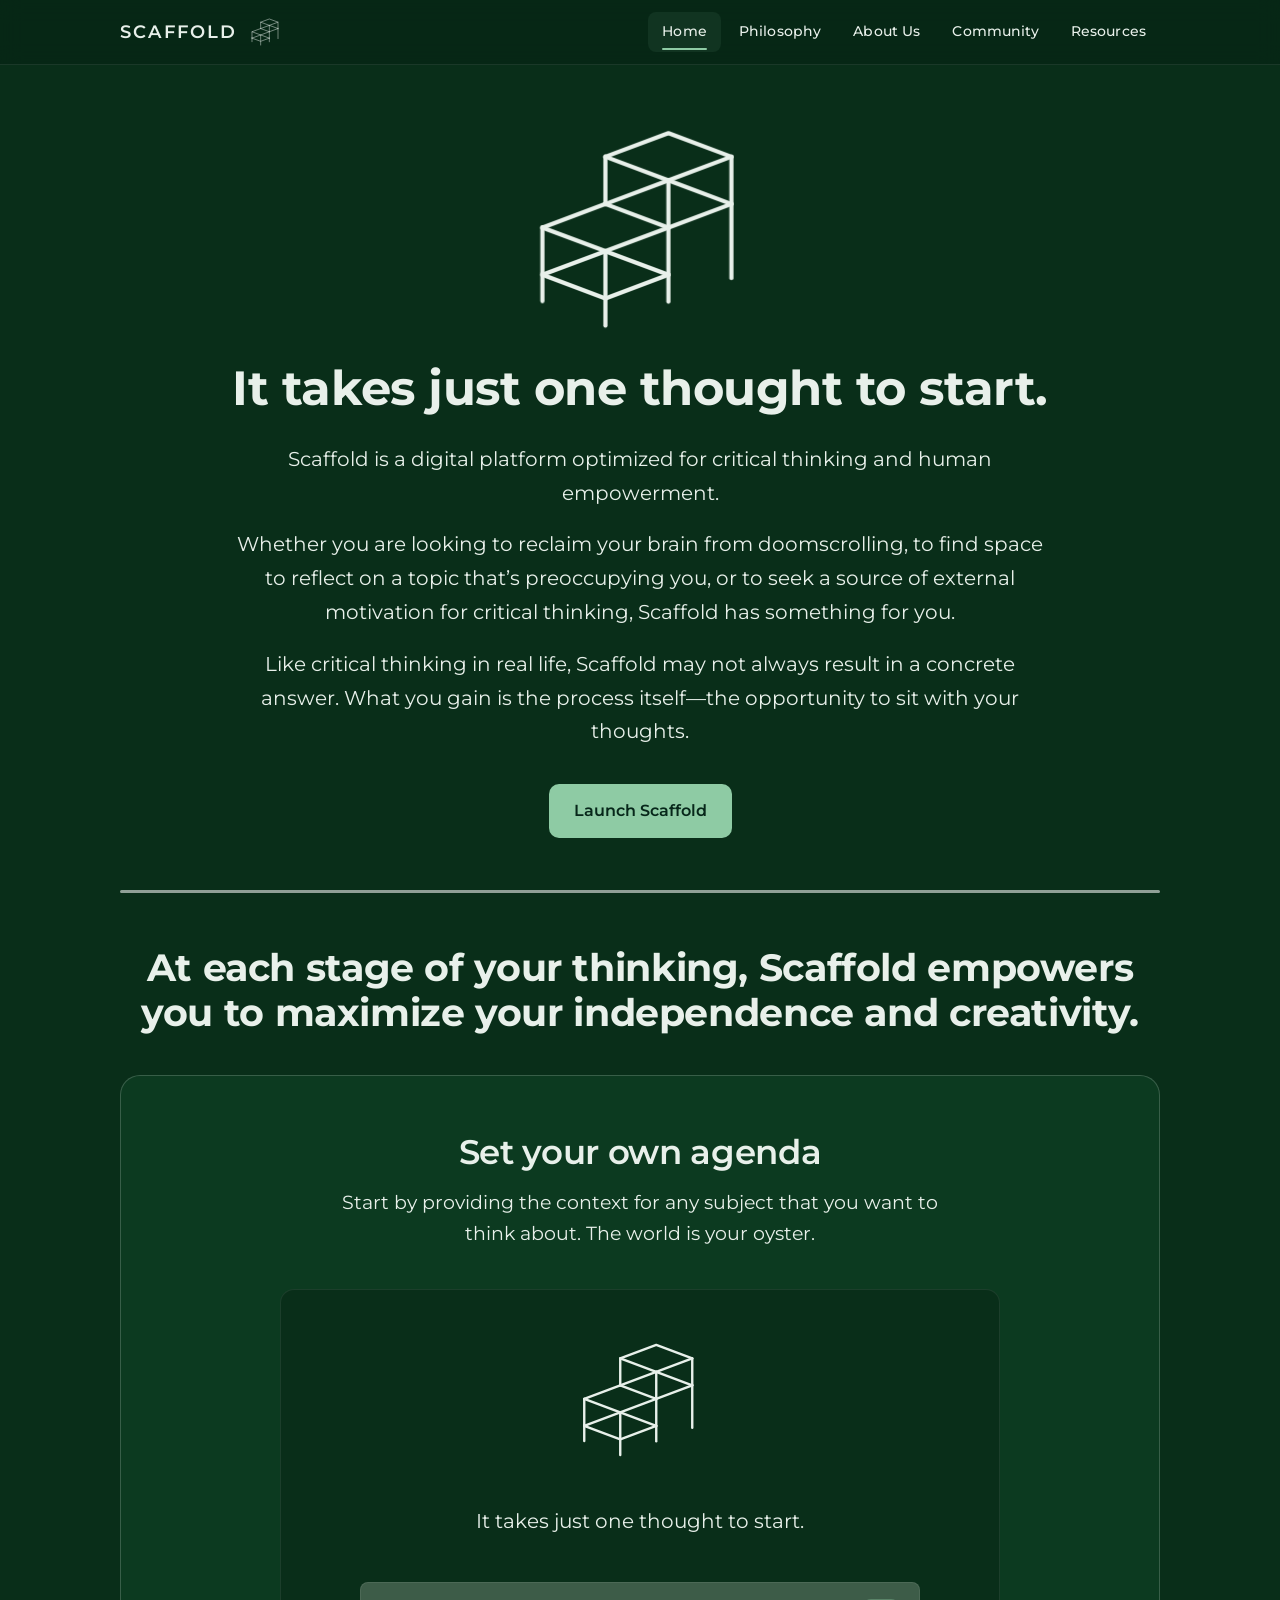
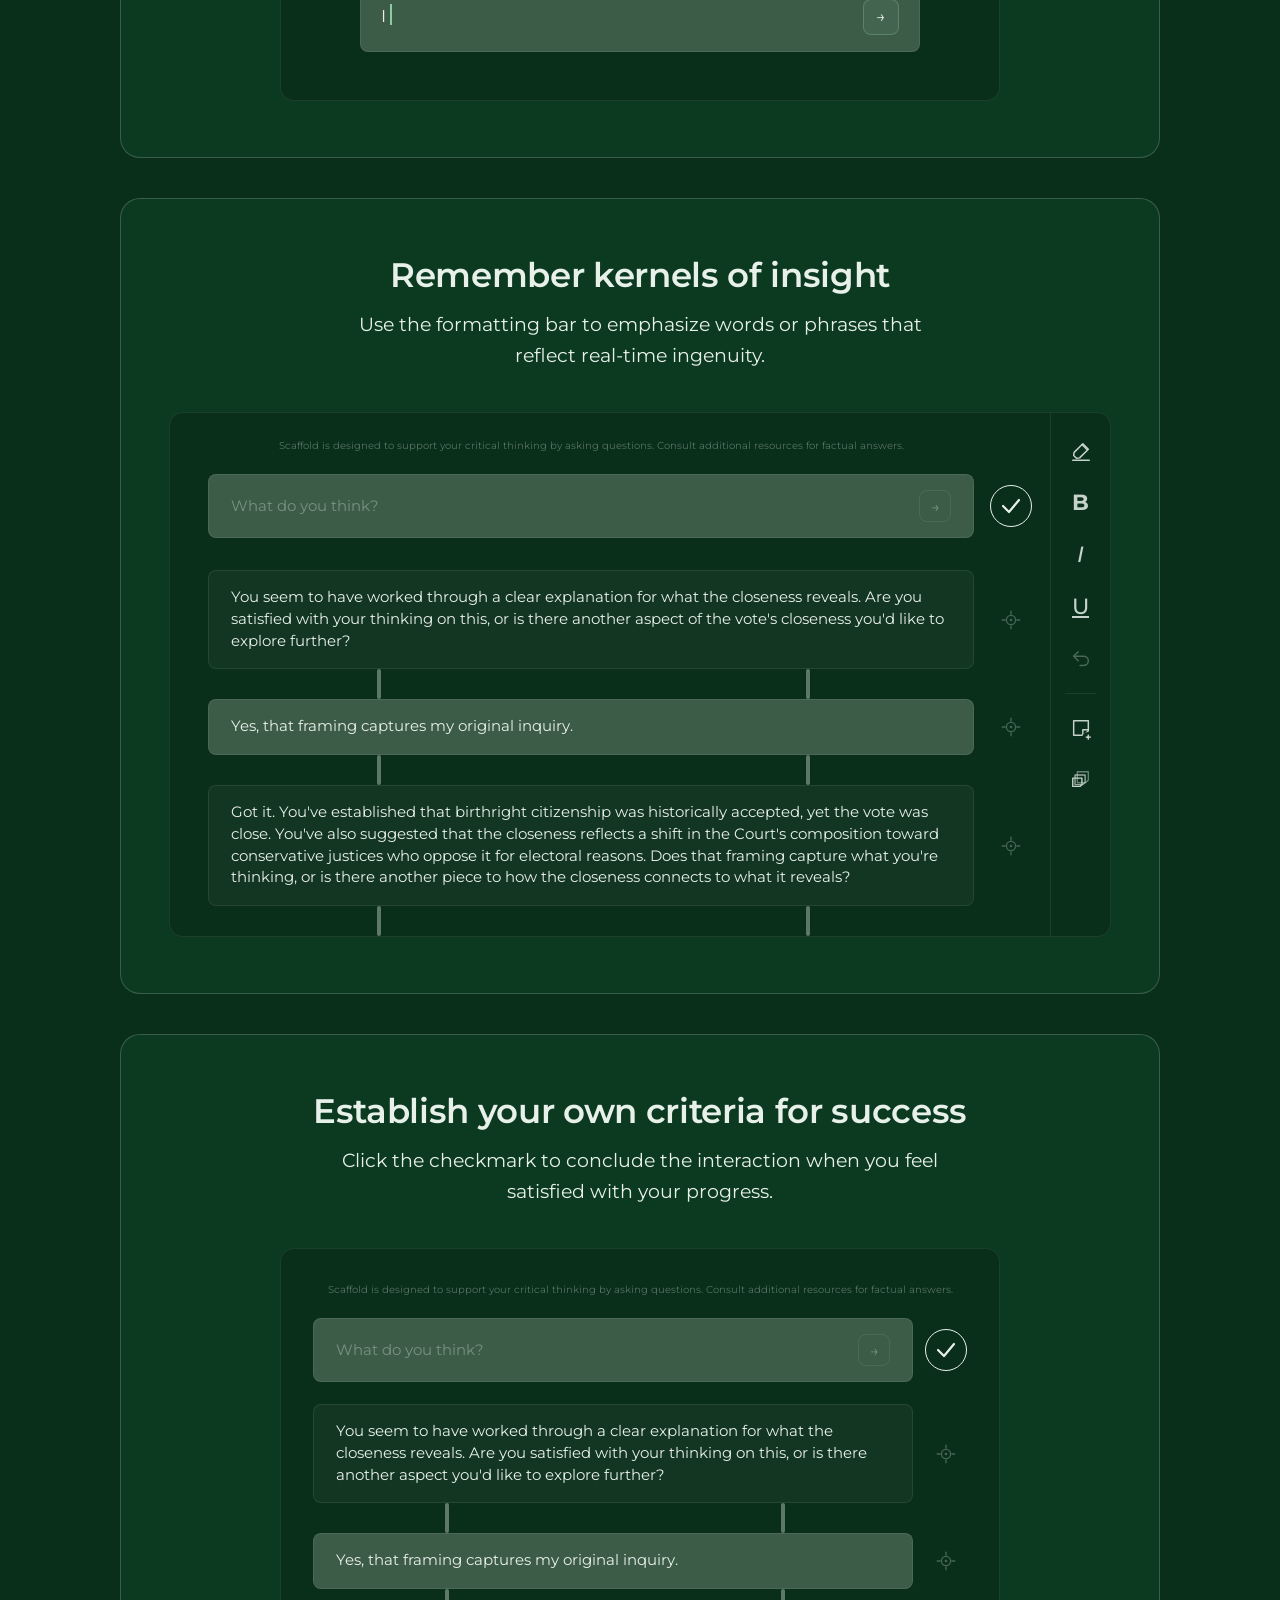
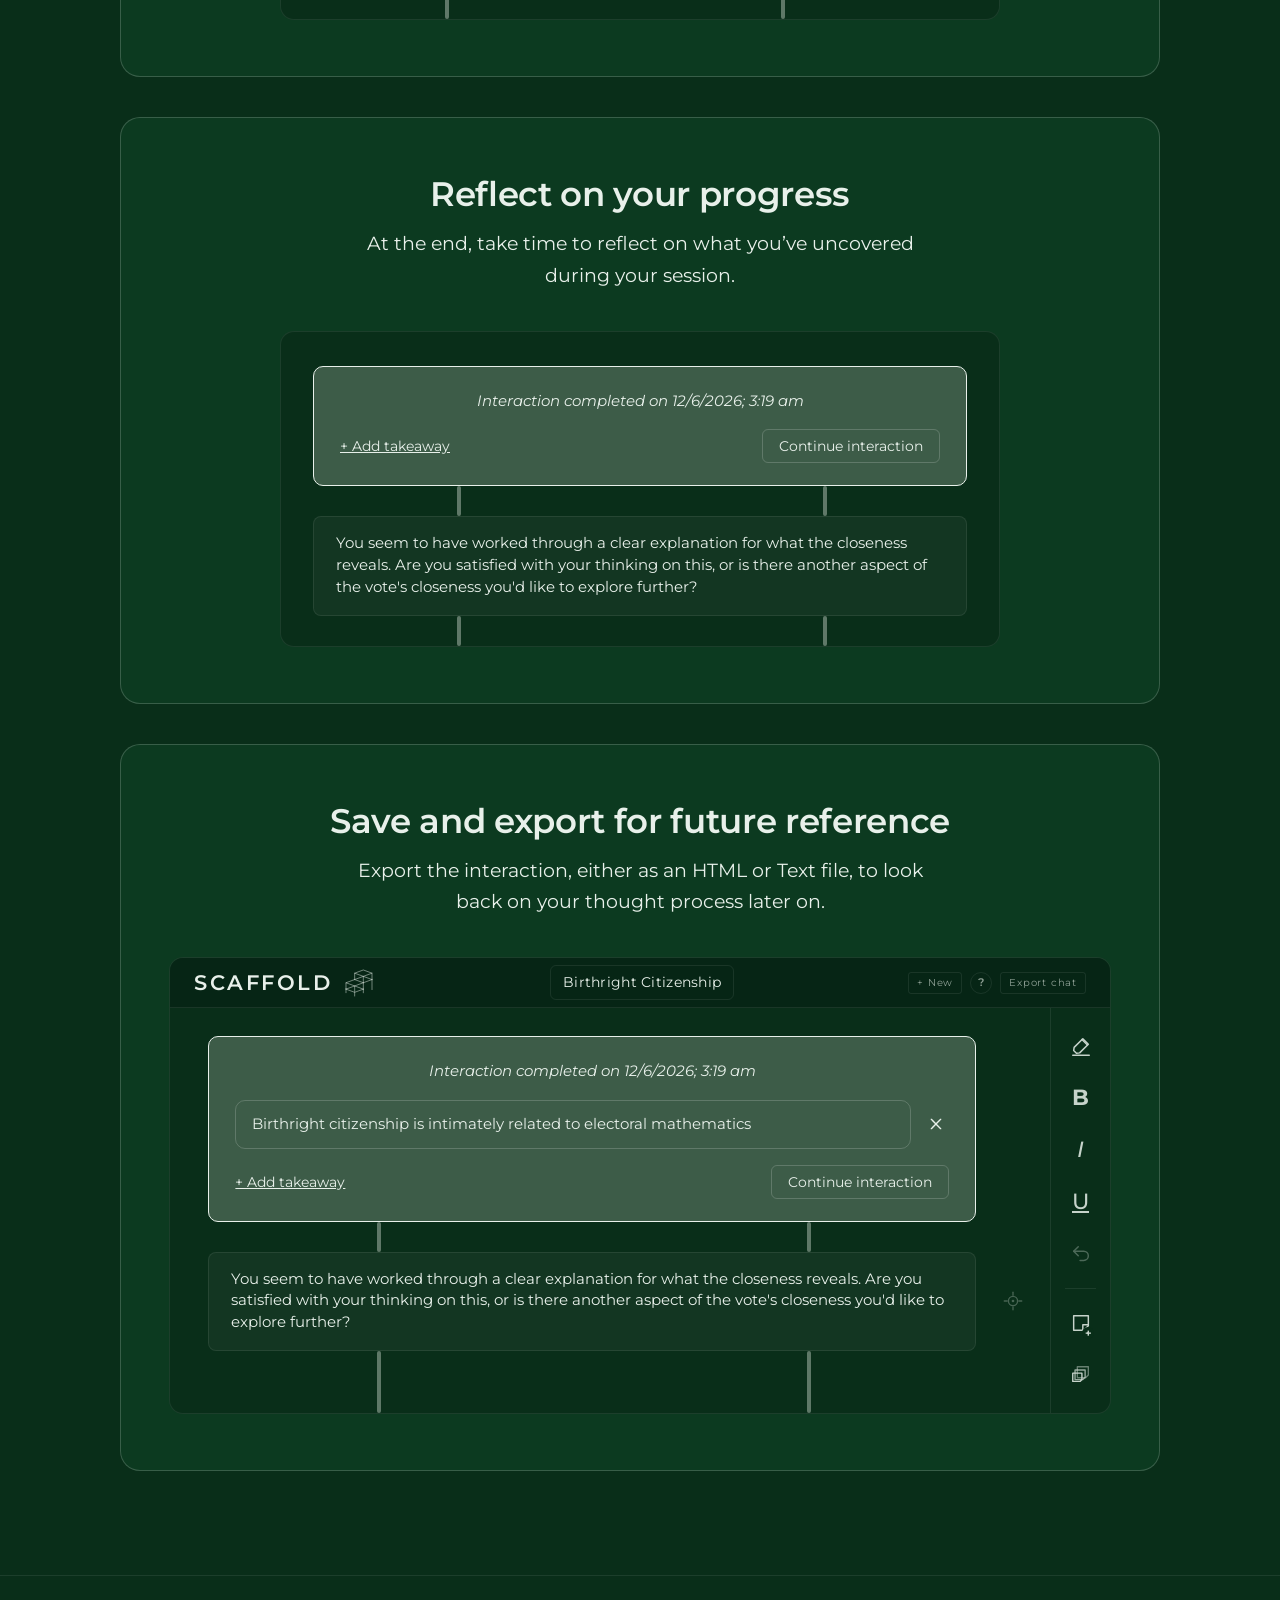
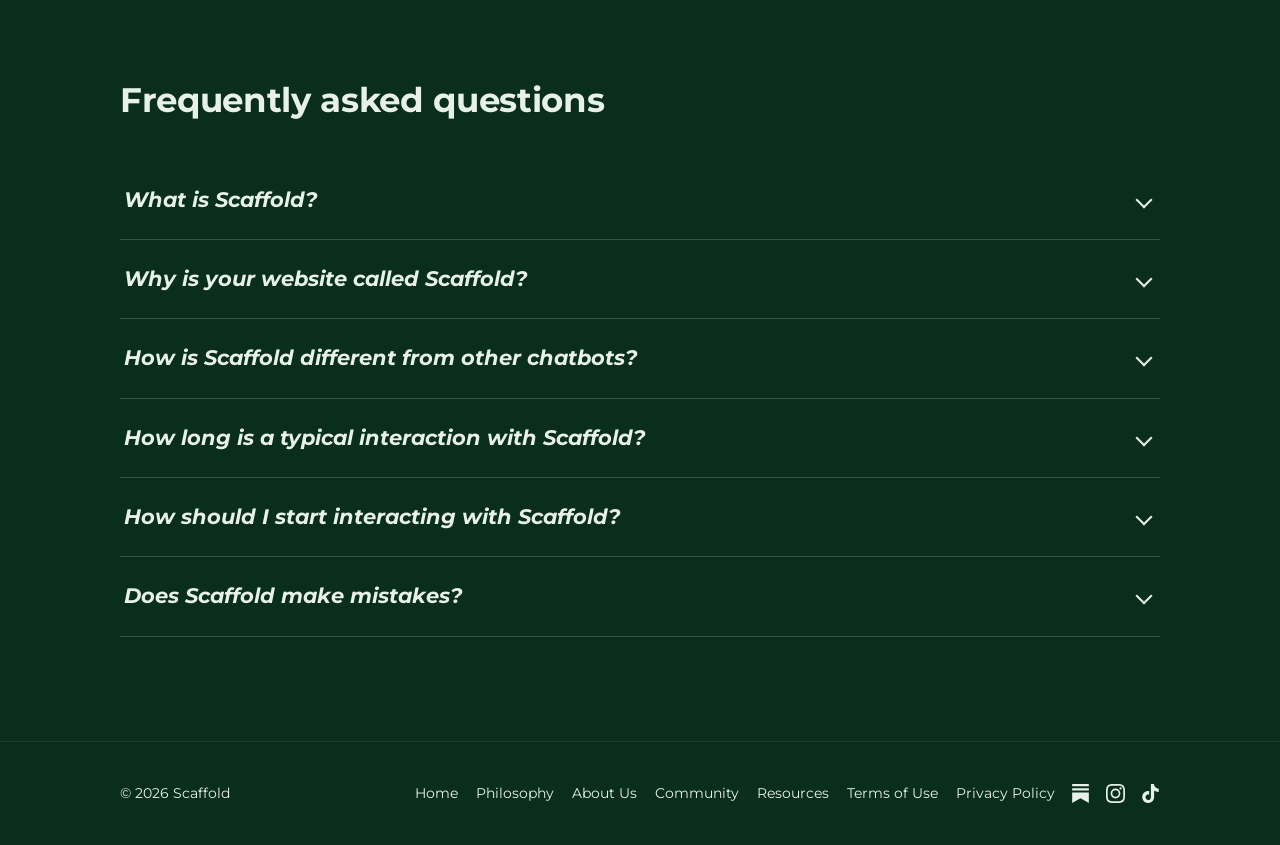
==== commit d69789e7: "Build the resources index and Example Starting Points page Replace the resources placeholder with th" ====
--- a/index.html
+++ b/index.html
@@ -451,7 +451,7 @@
                     <details class="faq-item" data-reveal>
                         <summary>How should I start interacting with Scaffold?<span class="faq-chevron" aria-hidden="true"></span></summary>
                         <div class="faq-answer">
-                            <p>See our Example Starting Points List, compiled with help from our users!</p>
+                            <p>See our <a href="starting-points.html">Example Starting Points</a> list, compiled with help from our users!</p>
                         </div>
                     </details>
 
--- a/css/styles.css
+++ b/css/styles.css
@@ -1194,6 +1194,9 @@
 .faq-answer p { margin: 0; color: var(--ink-dim); }
 /* Multi-paragraph answers: space between paragraphs, none around the block. */
 .faq-answer p + p { margin-top: 1em; }
+/* Inline links in body copy — underlined like .prose, since bare `a` inherits. */
+.faq-answer a, .about-copy a { color: var(--ink); text-decoration: underline; }
+.faq-answer a:hover, .about-copy a:hover { color: var(--accent); }
 .faq-answer .faq-todo { color: var(--ink-faint); font-style: italic; }
 
 /* ── Scroll-reveal / entrance animations ─────────────────────────────────────
@@ -1274,6 +1277,176 @@
     fill: currentColor;
 }
 
+/* ── Resources index ─────────────────────────────────────────────────────────
+   Grouped list of articles: a "Starred" group, a divider, then "Latest". Each
+   row is one big link — thumbnail left, title and blurb right. */
+.res-group-label {
+    font-style: italic;
+    font-size: 1.05rem;
+    color: var(--ink-dim);
+    margin: 0 0 14px;
+}
+.res-group + .res-group { margin-top: 0; }
+.res-list { display: grid; gap: 18px; }
+.res-item {
+    display: flex;
+    align-items: center;
+    gap: clamp(18px, 3vw, 32px);
+    padding: clamp(18px, 2.5vw, 26px);
+    border: 1px solid var(--border-hi);
+    border-radius: var(--radius-lg);
+    background: var(--bg-elevated);
+    color: var(--ink);
+    transition: border-color 0.15s ease, background 0.15s ease, transform 0.15s ease;
+}
+.res-item:hover {
+    border-color: var(--accent-dim);
+    background: var(--card-hi);
+    transform: translateY(-2px);
+}
+.res-item h2 {
+    font-style: italic;
+    font-size: clamp(1.15rem, 2.6vw, 1.6rem);
+    margin: 0 0 10px;
+}
+.res-item p { margin: 0; color: var(--ink-dim); }
+.res-item-body { min-width: 0; }         /* let long blurbs wrap, not overflow */
+
+/* Article thumbnail: a scaled-down still of the app's opening screen, built from
+   the same pieces as the hero demo so there's no screenshot to keep in sync. */
+.res-thumb {
+    flex: 0 0 auto;
+    width: clamp(120px, 22vw, 200px);
+    aspect-ratio: 4 / 3;
+    display: flex;
+    flex-direction: column;
+    align-items: center;
+    justify-content: center;
+    gap: 7%;
+    padding: 8%;
+    border-radius: var(--radius-md);
+    background: var(--bg);
+    border: 1px solid var(--border);
+    overflow: hidden;
+}
+.res-thumb img { width: 34%; height: auto; opacity: 0.9; }
+.res-thumb-line {
+    width: 100%;
+    height: 4px;
+    border-radius: 3px;
+    background: rgba(255, 255, 255, 0.14);
+}
+.res-thumb-line.short { width: 62%; }
+.res-thumb-field {
+    width: 100%;
+    height: 15%;
+    border-radius: 5px;
+    border: 1px solid var(--border-hi);
+    background: rgba(255, 255, 255, 0.04);
+}
+.res-empty {
+    padding: clamp(28px, 4vw, 44px);
+    border: 1px dashed var(--border-hi);
+    border-radius: var(--radius-lg);
+    text-align: center;
+    color: var(--ink-dim);
+    font-style: italic;
+}
+
+@media (max-width: 560px) {
+    .res-item { flex-direction: column; align-items: stretch; text-align: center; }
+    .res-thumb { width: 100%; max-width: 220px; margin: 0 auto; }
+}
+
+/* ── Example Starting Points ──────────────────────────────────────────────────
+   Intro copy, then a filterable one-at-a-time browser of example prompts.
+   Without JS every card is simply listed; main.js switches it to the carousel. */
+.sp-title { text-align: left; }
+.sp-meta {
+    font-style: italic;
+    color: var(--ink-dim);
+    font-size: 0.95rem;
+    margin: 8px 0 28px;
+}
+.sp-browser { margin-top: var(--flow-gap); }
+.sp-filters {
+    display: flex;
+    flex-wrap: wrap;
+    gap: 10px;
+    margin-bottom: 22px;
+}
+.sp-chip {
+    padding: 7px 18px;
+    border-radius: 999px;
+    border: 1px solid var(--border-hi);
+    background: transparent;
+    color: var(--ink-dim);
+    font-family: var(--font);
+    font-size: 0.92rem;
+    font-weight: 500;
+    cursor: pointer;
+    transition: border-color 0.15s ease, background 0.15s ease, color 0.15s ease;
+}
+.sp-chip:hover { border-color: var(--accent-dim); background: rgba(255, 255, 255, 0.05); }
+.sp-chip[aria-pressed="true"] {
+    border-color: var(--accent);
+    color: var(--ink);
+    background: var(--accent-faint);
+}
+.sp-stage { display: grid; gap: 18px; }
+.sp-card {
+    display: flex;
+    align-items: center;
+    justify-content: center;
+    min-height: clamp(240px, 42vh, 420px);
+    padding: clamp(28px, 5vw, 56px);
+    border: 1px solid var(--border-hi);
+    border-radius: var(--radius-lg);
+    background: var(--bg-elevated);
+}
+.sp-card p {
+    margin: 0;
+    max-width: 44ch;
+    text-align: center;
+    font-size: clamp(1.05rem, 2.3vw, 1.5rem);
+    line-height: 1.5;
+}
+/* Carousel mode (JS on): one card at a time, with the pager below. */
+.sp-browser.is-enhanced .sp-card { display: none; }
+.sp-browser.is-enhanced .sp-card.is-current { display: flex; }
+.sp-browser:not(.is-enhanced) .sp-filters,
+.sp-browser:not(.is-enhanced) .sp-pager { display: none; }
+.sp-pager {
+    display: flex;
+    align-items: center;
+    justify-content: center;
+    gap: clamp(24px, 6vw, 64px);
+    margin-top: 18px;
+}
+.sp-arrow {
+    width: 44px; height: 44px;
+    display: inline-flex; align-items: center; justify-content: center;
+    border: 0;
+    border-radius: 10px;
+    background: transparent;
+    color: var(--ink);
+    font-family: var(--font);
+    font-size: 1.5rem;
+    line-height: 1;
+    cursor: pointer;
+    transition: background 0.15s ease, color 0.15s ease;
+}
+.sp-arrow:hover { background: rgba(255, 255, 255, 0.06); color: var(--accent); }
+.sp-arrow:disabled { opacity: 0.35; cursor: default; background: transparent; color: var(--ink); }
+.sp-count {
+    margin: 0;
+    font-size: 0.9rem;
+    letter-spacing: 0.08em;
+    text-transform: uppercase;
+    color: var(--ink-dim);
+    font-variant-numeric: tabular-nums;
+}
+
 /* Small helpers */
 .center { text-align: center; }
 .mt-0 { margin-top: 0; }
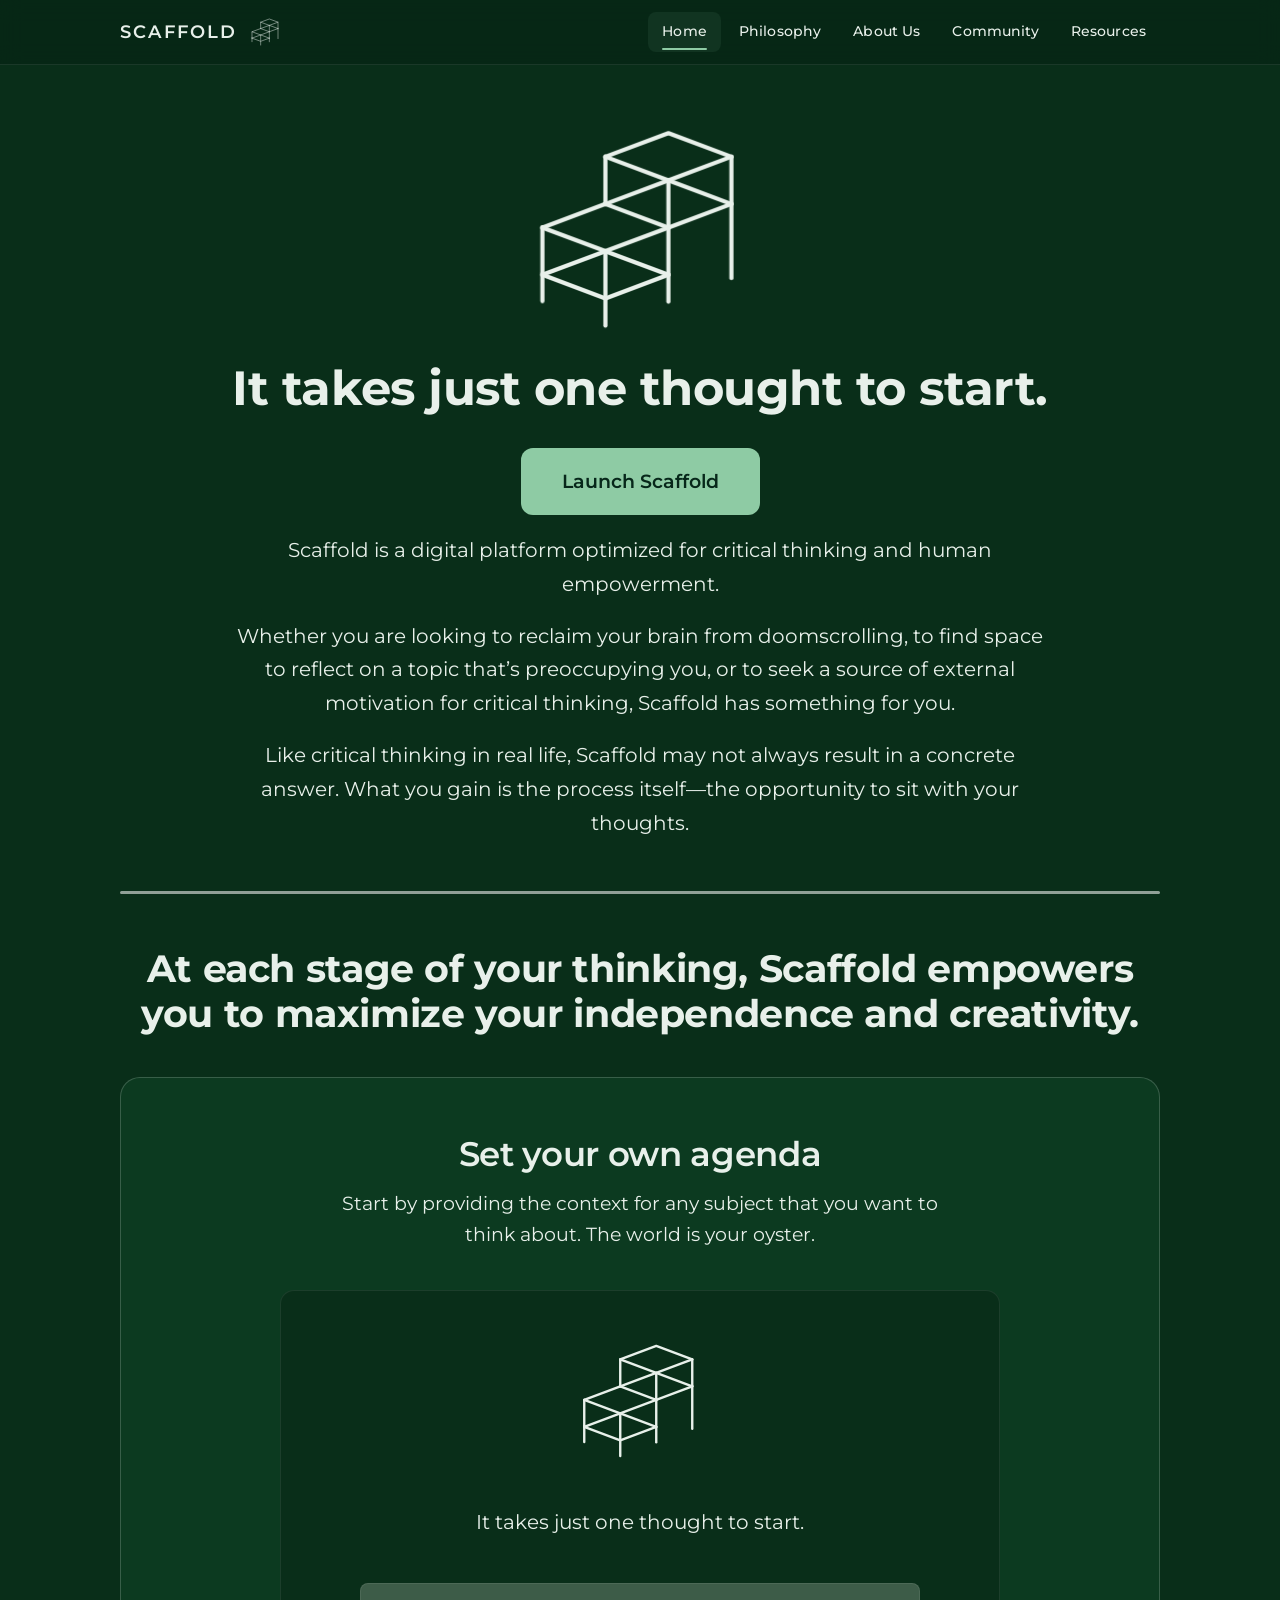
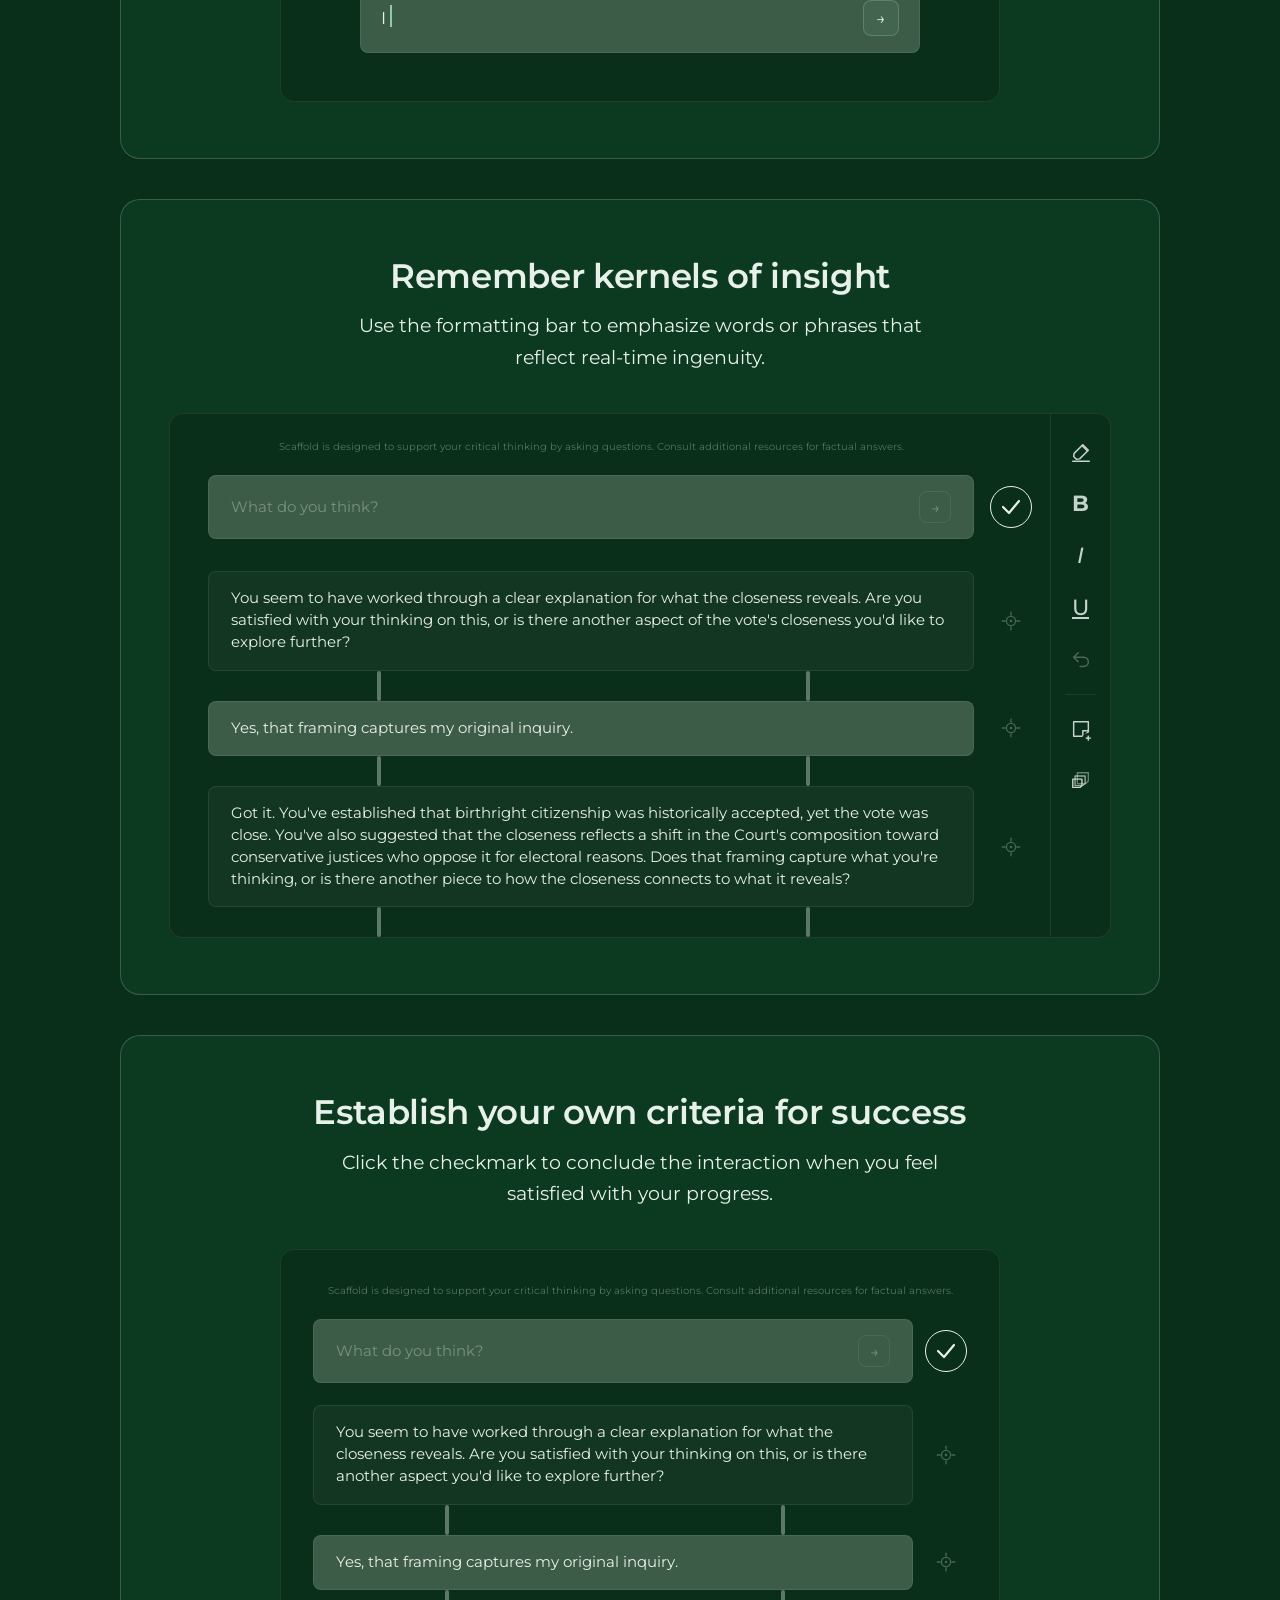
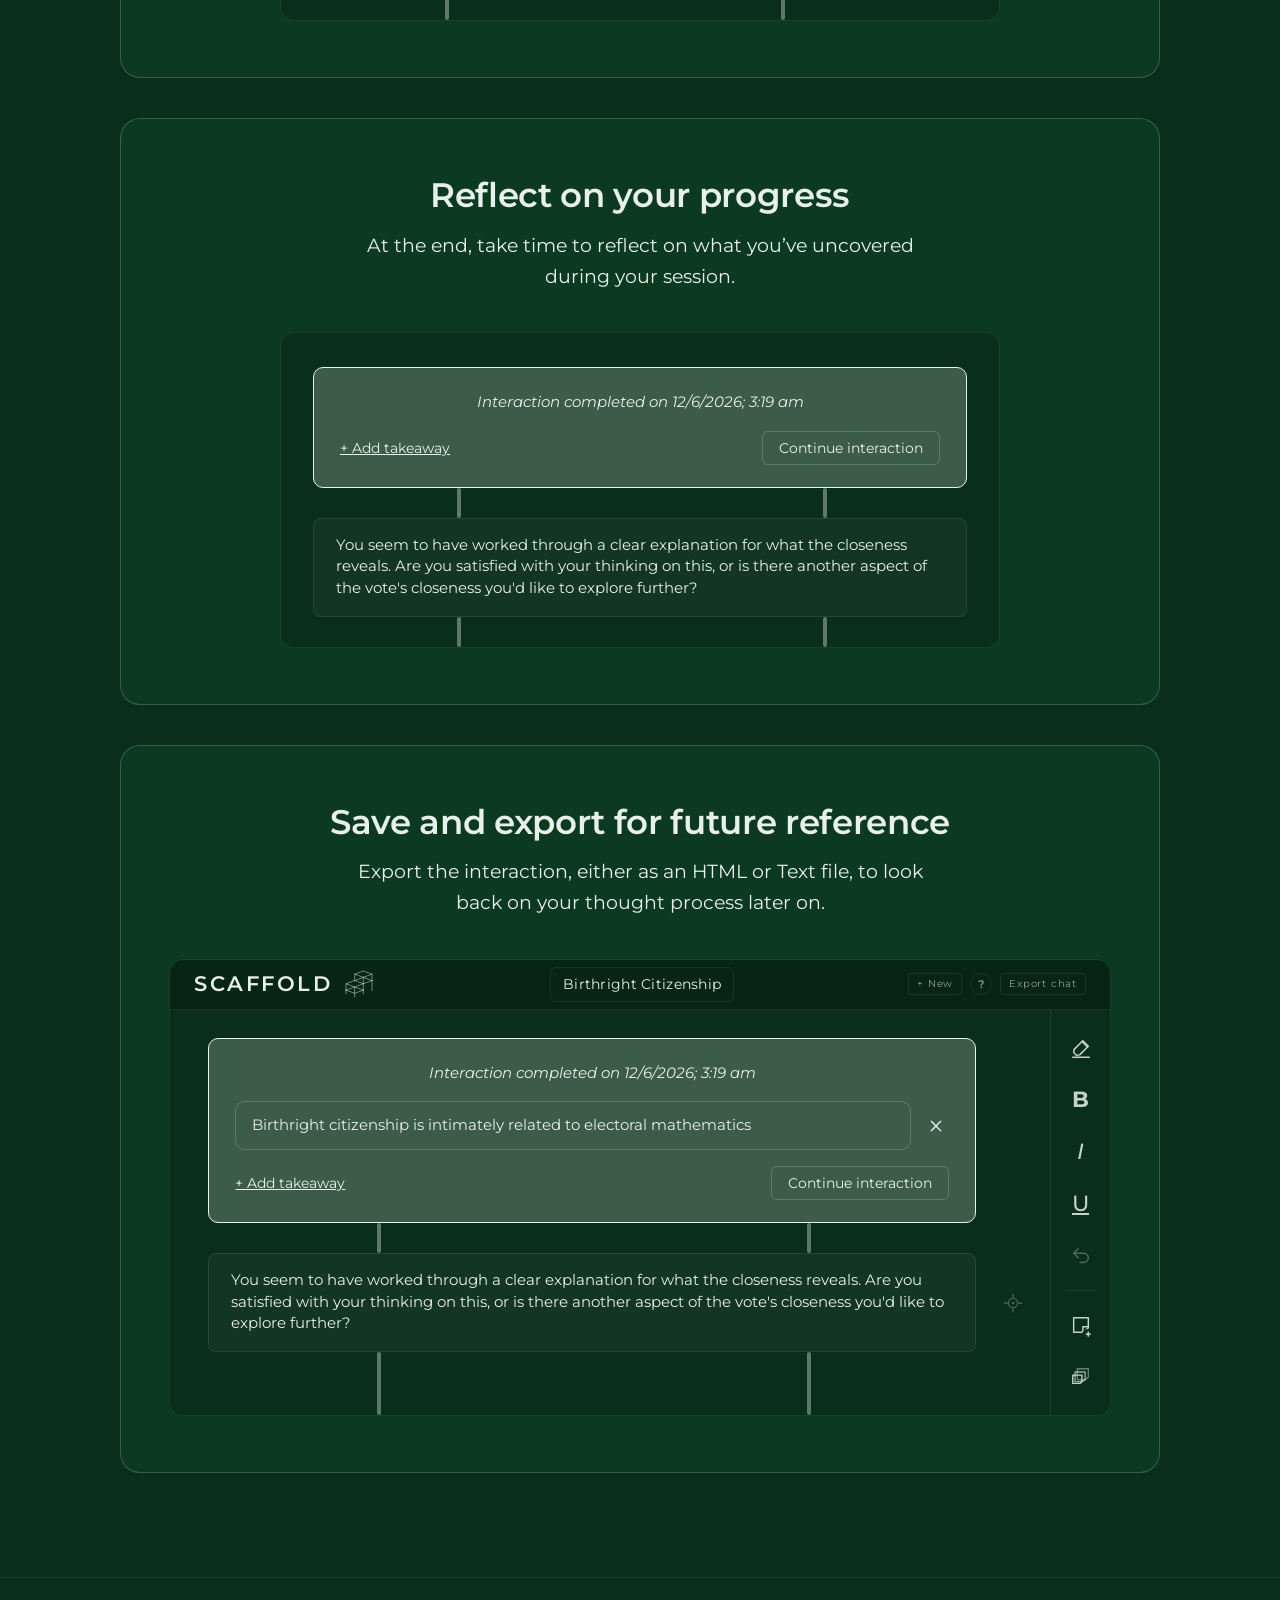
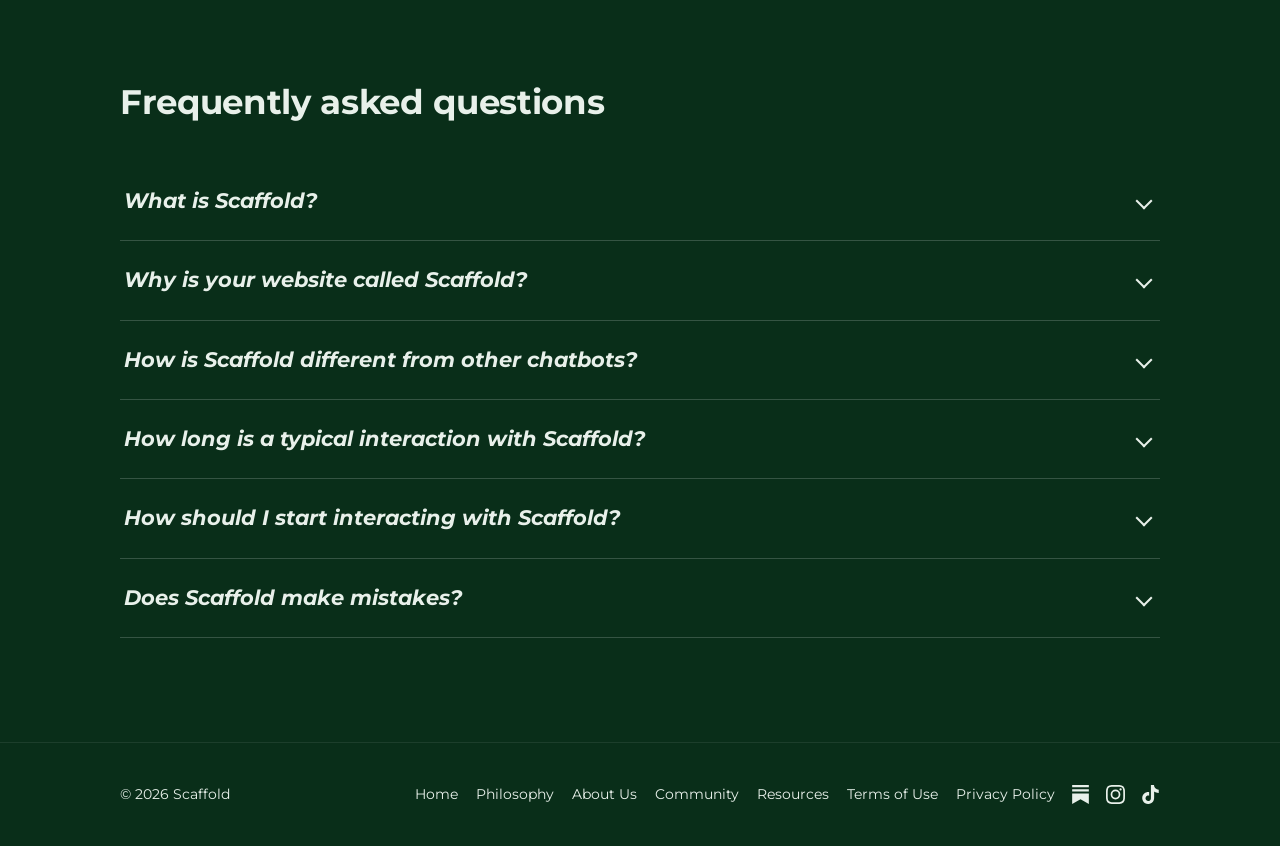
==== commit a490d4ce: "Lift the hero CTA up under the headline and enlarge it Move the Launch Scaffold button above the int" ====
--- a/index.html
+++ b/index.html
@@ -81,14 +81,14 @@
                     </g>
                 </svg>
                 <h1 class="hero-fade" style="animation-delay:1.2s;">It takes just one thought to start.</h1>
-                <p class="lead hero-fade" style="animation-delay:1.4s;">Scaffold is a digital platform optimized for critical thinking and human empowerment.</p>
-                <p class="lead hero-fade" style="animation-delay:1.6s;">Whether you are looking to reclaim your brain from doomscrolling, to find space to reflect on a topic that’s preoccupying you, or to seek a source of external motivation for critical thinking, Scaffold has something for you.</p>
-                <p class="lead hero-fade" style="animation-delay:1.8s;">Like critical thinking in real life, Scaffold may not always result in a concrete answer. What you gain is the process itself—the opportunity to sit with your thoughts.</p>
-                <div class="cta-row hero-fade" style="animation-delay:1.95s;">
-                    <a class="btn btn-primary" href="https://app.thinkwithscaffold.com">Launch Scaffold</a>
+                <div class="cta-row hero-fade" style="animation-delay:1.35s;">
+                    <a class="btn btn-primary btn-lg" href="https://app.thinkwithscaffold.com">Launch Scaffold</a>
                 </div>
-                <hr class="section-divider hero-fade" style="animation-delay:2s;" />
-                <h2 class="demos-head hero-fade" style="animation-delay:2.15s;">At each stage of your thinking, Scaffold empowers you to maximize your independence and creativity.</h2>
+                <p class="lead hero-fade" style="animation-delay:1.5s;">Scaffold is a digital platform optimized for critical thinking and human empowerment.</p>
+                <p class="lead hero-fade" style="animation-delay:1.7s;">Whether you are looking to reclaim your brain from doomscrolling, to find space to reflect on a topic that’s preoccupying you, or to seek a source of external motivation for critical thinking, Scaffold has something for you.</p>
+                <p class="lead hero-fade" style="animation-delay:1.9s;">Like critical thinking in real life, Scaffold may not always result in a concrete answer. What you gain is the process itself—the opportunity to sit with your thoughts.</p>
+                <hr class="section-divider hero-fade" style="animation-delay:2.05s;" />
+                <h2 class="demos-head hero-fade" style="animation-delay:2.2s;">At each stage of your thinking, Scaffold empowers you to maximize your independence and creativity.</h2>
             </div>
         </section>
 
--- a/css/styles.css
+++ b/css/styles.css
@@ -211,6 +211,12 @@
     color: var(--ink);
 }
 .btn-ghost:hover { background: rgba(255, 255, 255, 0.05); border-color: var(--accent-dim); }
+/* Larger tap target for a page's primary call to action. */
+.btn-lg {
+    padding: 17px 40px;
+    font-size: clamp(1.02rem, 1.7vw, 1.18rem);
+    border-radius: 12px;
+}
 
 /* Launch CTA in the header nav (non-home pages), styled like the hero's
    "Launch Scaffold" button. The .nav a rules are more specific than
@@ -267,12 +273,14 @@
     font-size: clamp(1.1rem, 4.6vw, 3rem);   /* scale with width so it never overflows */
 }
 .hero .lead { margin: 18px auto 0; text-align: center; }
+/* The CTA sits directly under the headline, above the intro copy, so it needs
+   space on both sides — the leads add their own 18px on top of the lower gap. */
 .hero .cta-row {
     display: flex;
     flex-wrap: wrap;
     gap: 14px;
     justify-content: center;
-    margin-top: 36px;
+    margin: 30px 0 14px;
 }
 /* Divider + header introducing the feature demos below. The divider's own rule
    only sets space beneath the line, so add the matching space above it here. */
@@ -1312,41 +1320,21 @@
 .res-item p { margin: 0; color: var(--ink-dim); }
 .res-item-body { min-width: 0; }         /* let long blurbs wrap, not overflow */
 
-/* Article thumbnail: a scaled-down still of the app's opening screen, built from
-   the same pieces as the hero demo so there's no screenshot to keep in sync. */
+/* Article thumbnail: a still of the piece — 3/2 matches the screenshots, so
+   object-fit trims next to nothing. */
 .res-thumb {
     flex: 0 0 auto;
-    width: clamp(120px, 22vw, 200px);
-    aspect-ratio: 4 / 3;
-    display: flex;
-    flex-direction: column;
-    align-items: center;
-    justify-content: center;
-    gap: 7%;
-    padding: 8%;
+    display: block;
+    width: clamp(140px, 24vw, 230px);
+    aspect-ratio: 3 / 2;
+    object-fit: cover;
     border-radius: var(--radius-md);
     background: var(--bg);
     border: 1px solid var(--border);
-    overflow: hidden;
-}
-.res-thumb img { width: 34%; height: auto; opacity: 0.9; }
-.res-thumb-line {
-    width: 100%;
-    height: 4px;
-    border-radius: 3px;
-    background: rgba(255, 255, 255, 0.14);
-}
-.res-thumb-line.short { width: 62%; }
-.res-thumb-field {
-    width: 100%;
-    height: 15%;
-    border-radius: 5px;
-    border: 1px solid var(--border-hi);
-    background: rgba(255, 255, 255, 0.04);
 }
 .res-empty {
     padding: clamp(28px, 4vw, 44px);
-    border: 1px dashed var(--border-hi);
+    border: 1px solid var(--border-hi);
     border-radius: var(--radius-lg);
     text-align: center;
     color: var(--ink-dim);
@@ -1357,6 +1345,59 @@
     .res-item { flex-direction: column; align-items: stretch; text-align: center; }
     .res-thumb { width: 100%; max-width: 220px; margin: 0 auto; }
 }
+
+/* Resources page heading row: title centred, section links to its right. The
+   1fr spacer keeps the title optically centred despite the link. */
+.res-topbar {
+    display: grid;
+    grid-template-columns: 1fr auto 1fr;
+    align-items: center;
+    gap: 16px;
+    margin-bottom: var(--flow-gap);
+}
+.res-topbar h1 { grid-column: 2; margin: 0; }
+.res-topbar-action { grid-column: 3; justify-self: end; }
+@media (max-width: 640px) {
+    .res-topbar { grid-template-columns: 1fr; justify-items: center; }
+    .res-topbar h1, .res-topbar-action { grid-column: auto; justify-self: center; }
+}
+
+/* ── Version tracker ─────────────────────────────────────────────────────────
+   One collapsible row per release date, separated by rules. Same native
+   <details> mechanism as the FAQ, so it works without JS. */
+.vt-list { display: grid; margin-top: var(--flow-gap); }
+.vt-item { border-bottom: 1px solid var(--border-hi); }
+.vt-item summary {
+    display: flex;
+    align-items: center;
+    justify-content: space-between;
+    gap: 20px;
+    padding: 22px 4px;
+    cursor: pointer;
+    list-style: none;
+    font-weight: 700;
+    font-size: clamp(1.15rem, 2.4vw, 1.5rem);
+    color: var(--ink);
+    transition: color 0.15s ease;
+}
+.vt-item summary::-webkit-details-marker { display: none; }
+.vt-item summary:hover { color: var(--accent); }
+.vt-body { padding: 0 4px 28px; }
+.vt-body h3 {
+    font-style: italic;
+    font-size: 1.05rem;
+    margin: 0 0 10px;
+    color: var(--accent);
+}
+.vt-group + .vt-group { margin-top: 22px; }
+.vt-body ul {
+    margin: 0;
+    padding-left: 1.25em;
+    display: grid;
+    gap: 8px;
+    color: var(--ink-dim);
+}
+.vt-body li { line-height: 1.6; }
 
 /* ── Example Starting Points ──────────────────────────────────────────────────
    Intro copy, then a filterable one-at-a-time browser of example prompts.
@@ -1411,9 +1452,17 @@
     font-size: clamp(1.05rem, 2.3vw, 1.5rem);
     line-height: 1.5;
 }
-/* Carousel mode (JS on): one card at a time, with the pager below. */
-.sp-browser.is-enhanced .sp-card { display: none; }
-.sp-browser.is-enhanced .sp-card.is-current { display: flex; }
+/* Carousel mode (JS on): one card at a time, with the pager below.
+   Every card is stacked into the same grid area, so the stage always stands as
+   tall as the longest prompt and the pager below it never moves as you flip.
+   Hidden cards keep their space (visibility, not display) but leave the tab
+   order and the accessibility tree. */
+.sp-browser.is-enhanced .sp-stage { grid-template-areas: "card"; }
+.sp-browser.is-enhanced .sp-card {
+    grid-area: card;
+    visibility: hidden;
+}
+.sp-browser.is-enhanced .sp-card.is-current { visibility: visible; }
 .sp-browser:not(.is-enhanced) .sp-filters,
 .sp-browser:not(.is-enhanced) .sp-pager { display: none; }
 .sp-pager {
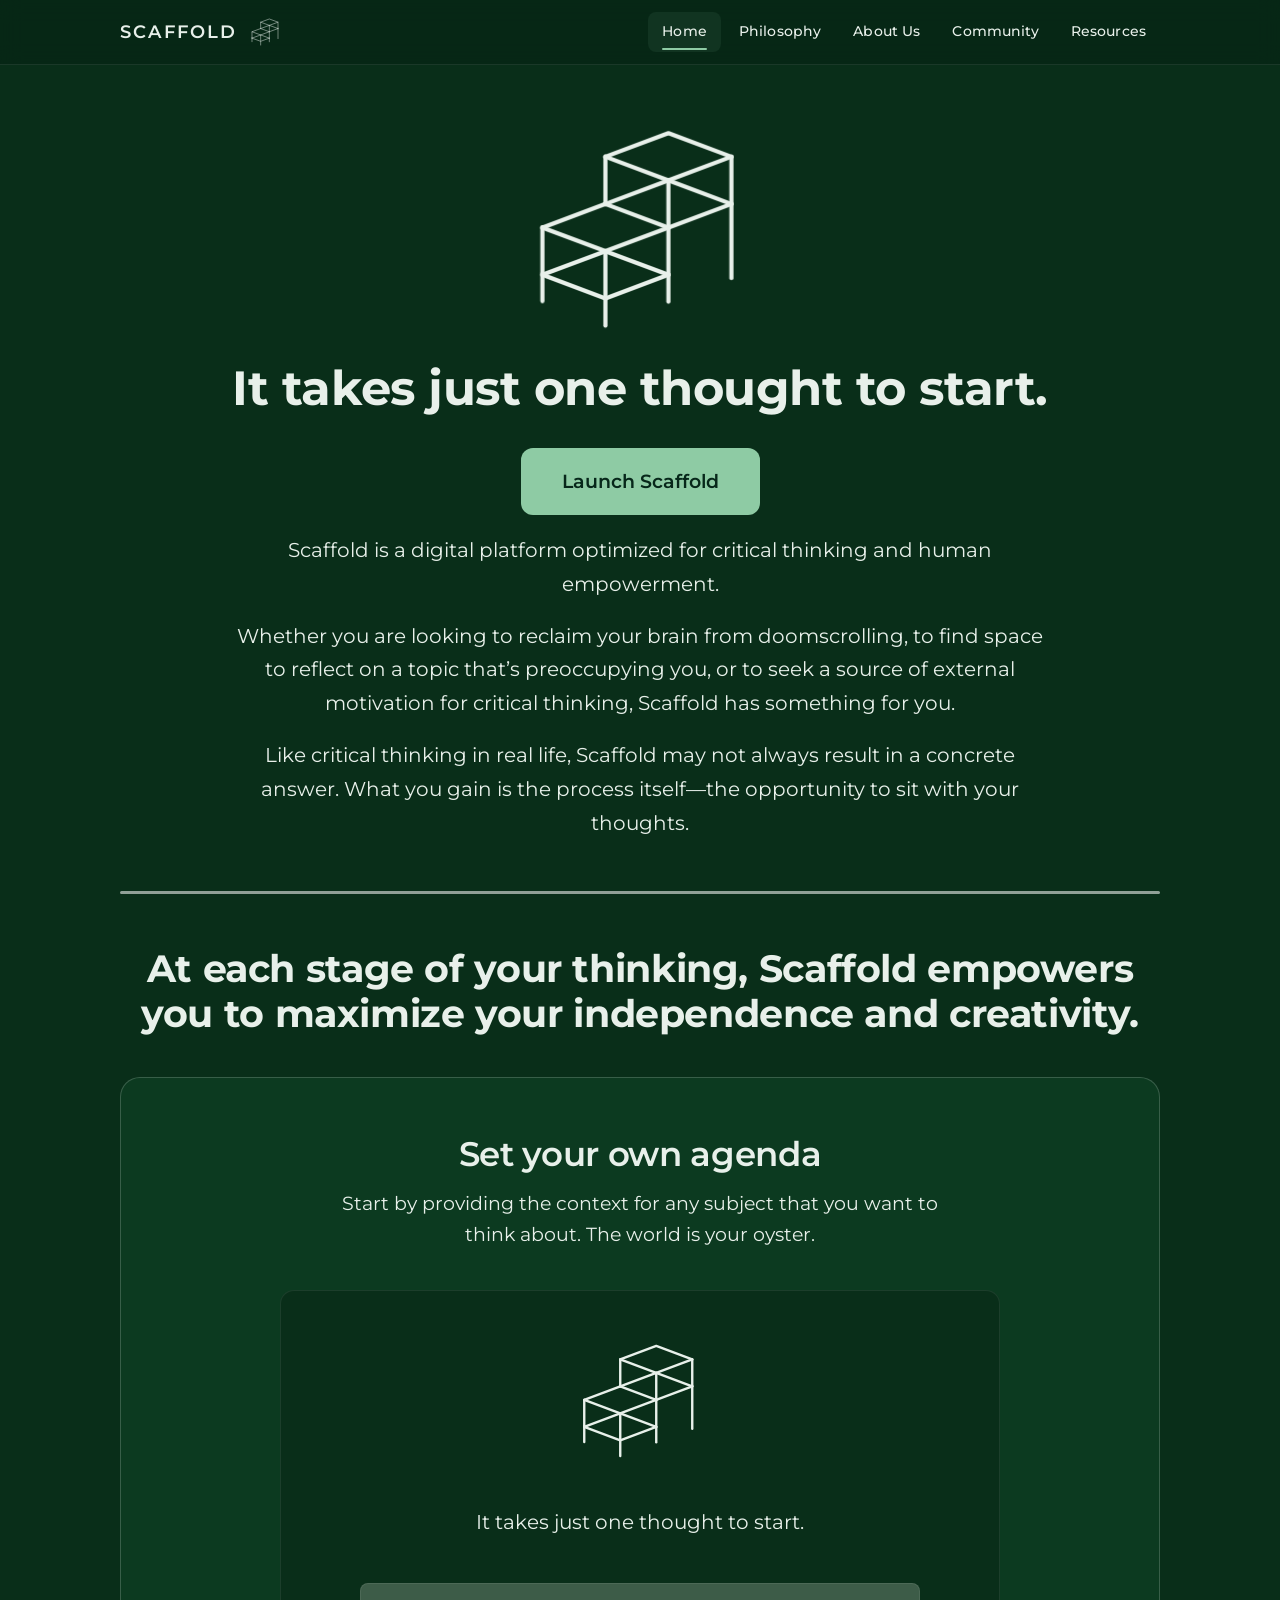
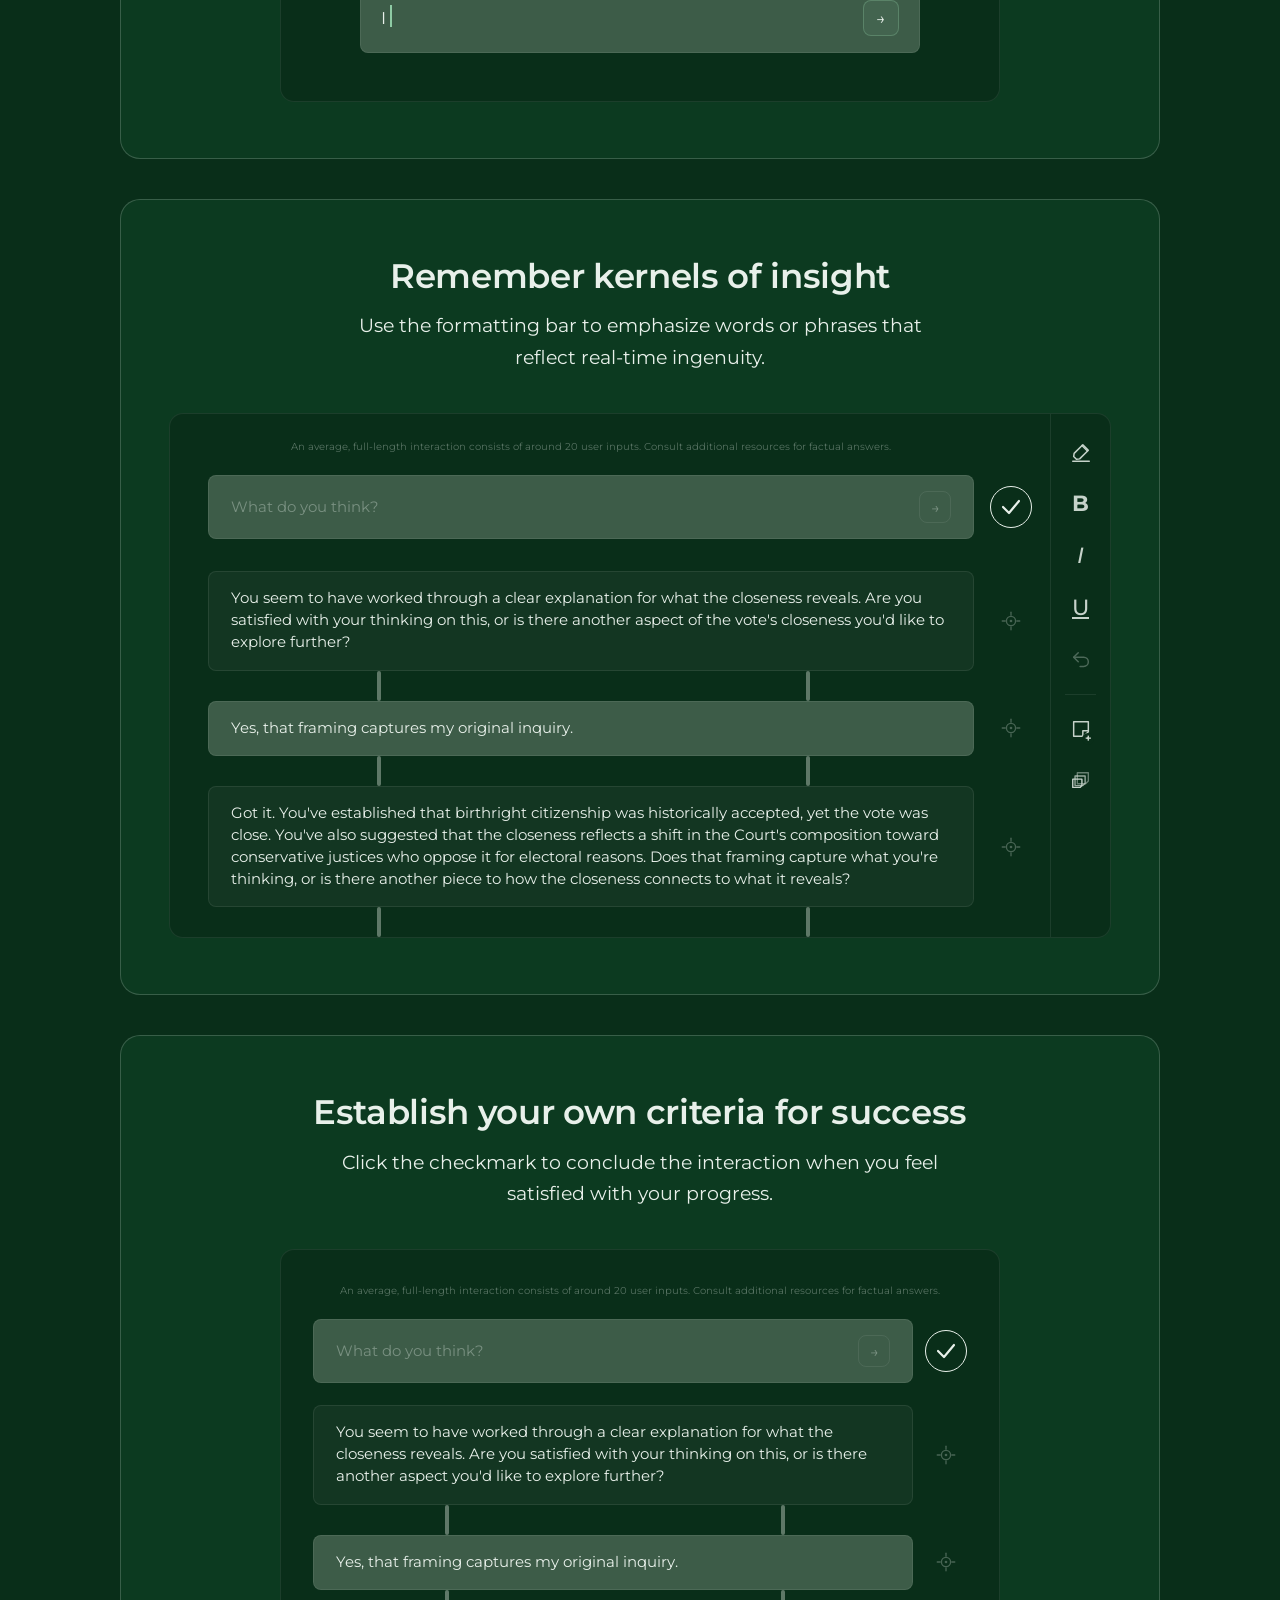
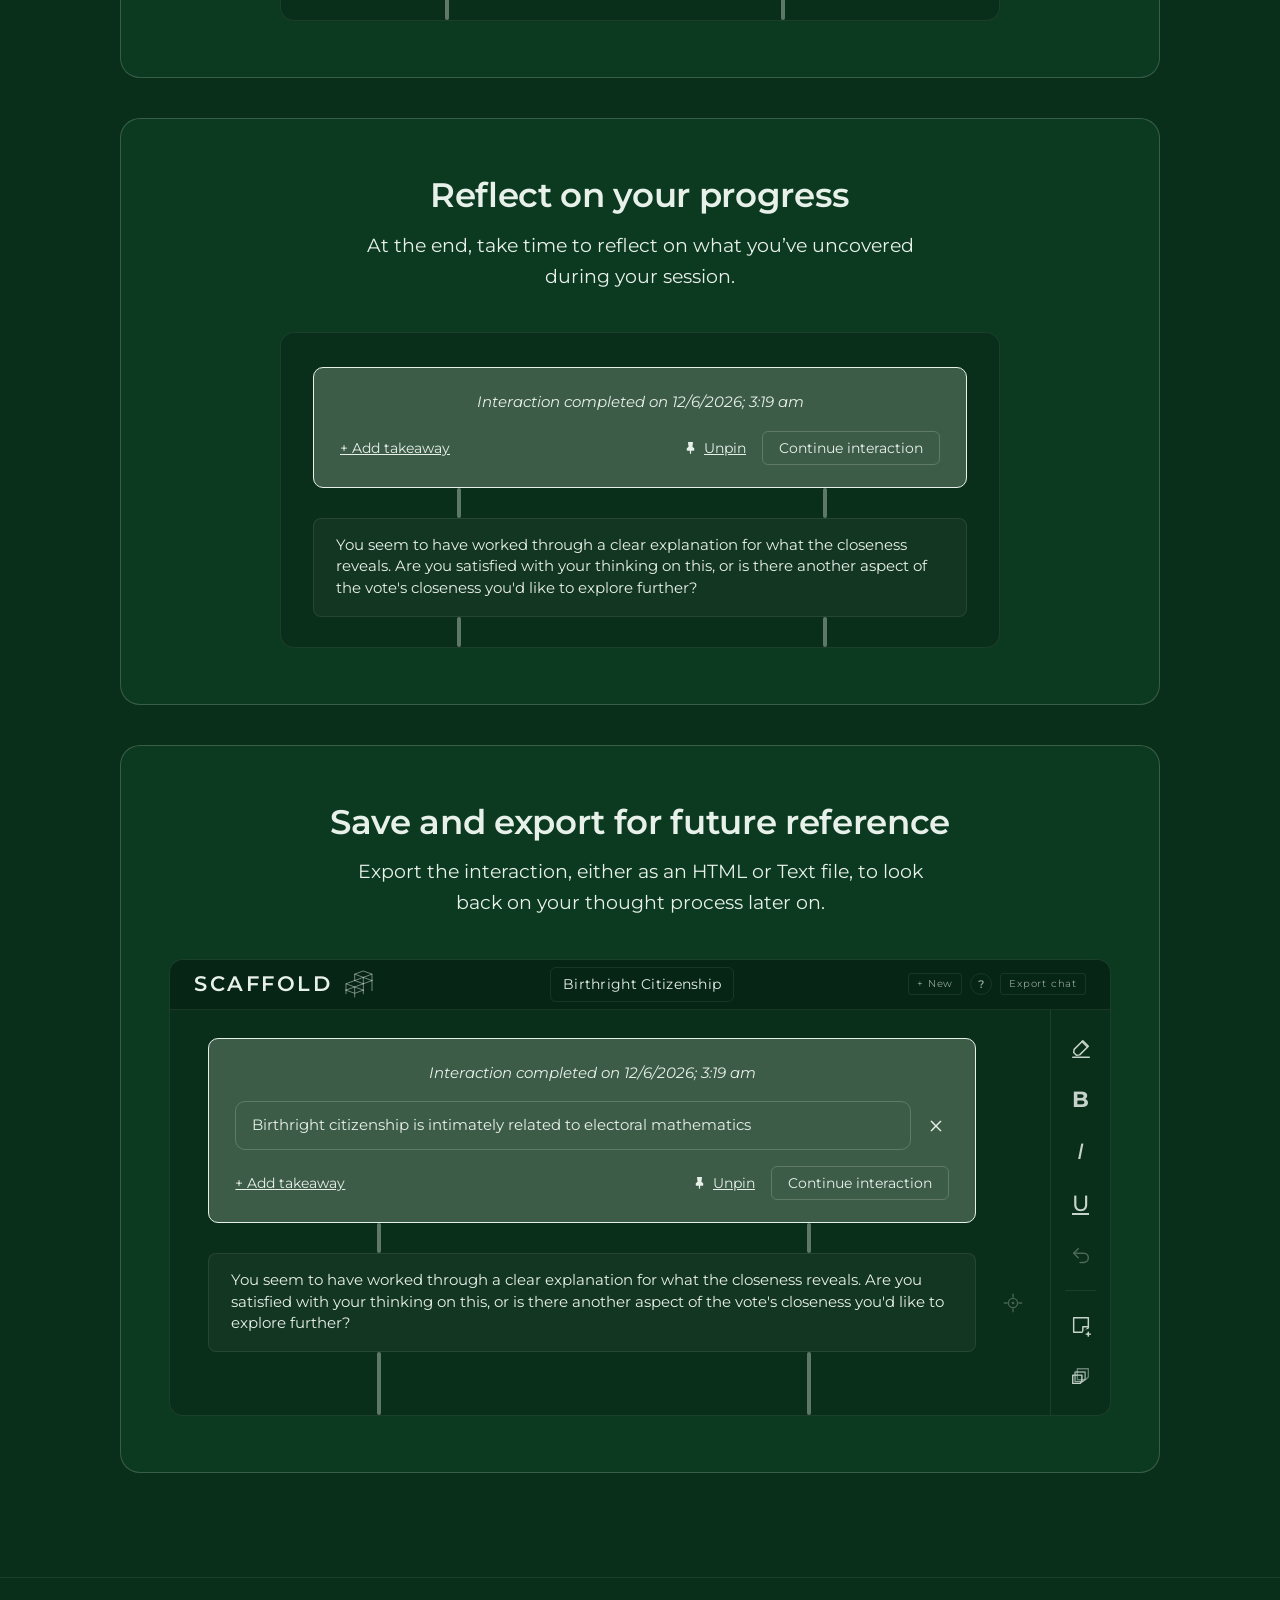
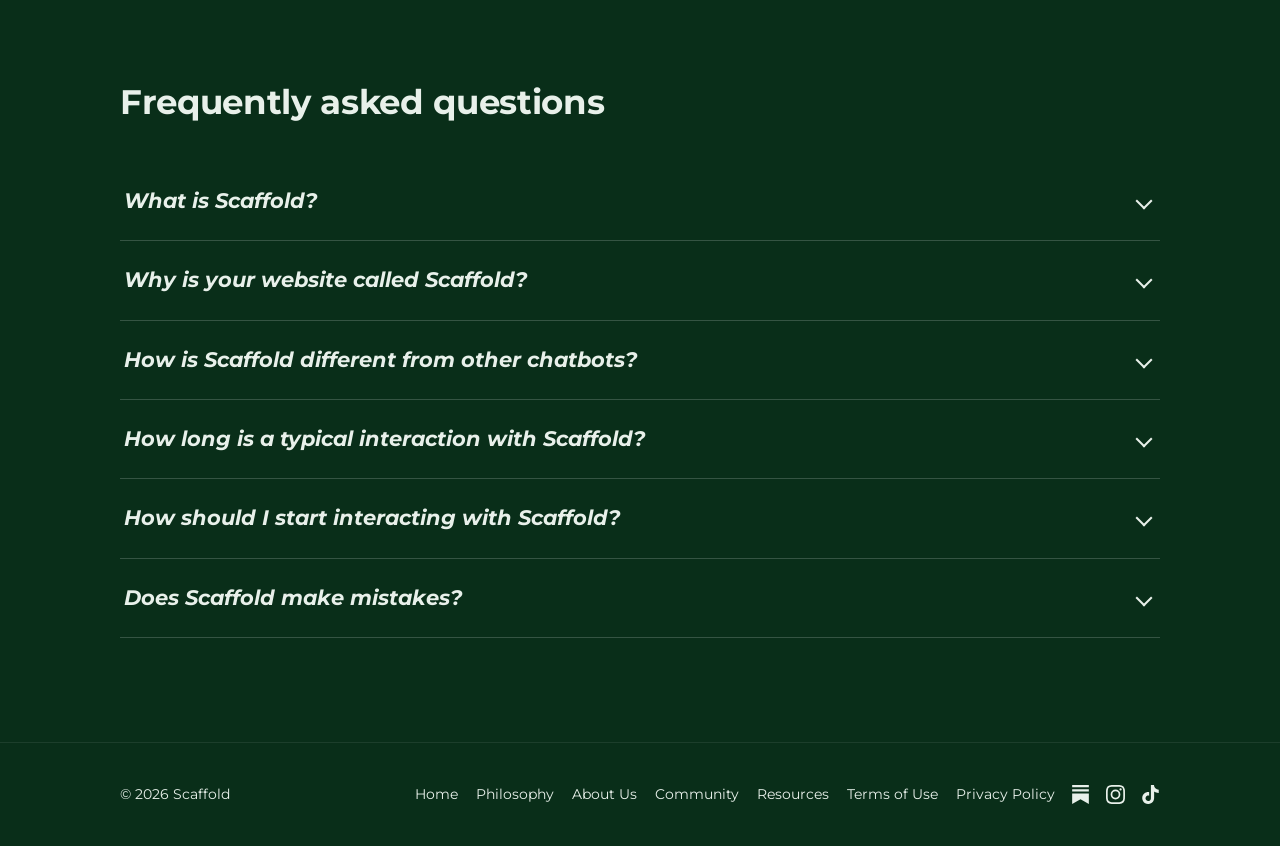
==== commit 4635481d: "Fix the homepage demos: new disclaimer text and a takeaways pin Update the disclaimer in the "Rememb" ====
--- a/index.html
+++ b/index.html
@@ -160,7 +160,7 @@
                         <div class="demo-window">
                             <div class="demo-body">
                                 <div class="demo-canvas">
-                                    <p class="demo-disclaimer">Scaffold is designed to support your critical thinking by asking questions. Consult additional resources for factual answers.</p>
+                                    <p class="demo-disclaimer">An average, full-length interaction consists of around 20 user inputs. Consult additional resources for factual answers.</p>
                                     <div class="demo-row demo-input-row">
                                         <div class="demo-input">
                                             <span class="demo-input-ph">What do you think?</span>
@@ -236,7 +236,7 @@
                     <div class="demo demo-conclude" data-demo="conclude"
                          role="group" aria-label="Interactive demo: clicking the checkmark to end a Scaffold session">
                         <div class="demo-app">
-                            <p class="demo-disclaimer">Scaffold is designed to support your critical thinking by asking questions. Consult additional resources for factual answers.</p>
+                            <p class="demo-disclaimer">An average, full-length interaction consists of around 20 user inputs. Consult additional resources for factual answers.</p>
                             <div class="demo-top">
                                 <div class="demo-input">
                                     <span class="demo-input-ph">What do you think?</span>
@@ -308,7 +308,10 @@
                                 </div>
                                 <div class="demo-tk-actions">
                                     <button class="demo-tk-add" type="button" tabindex="-1">+ Add takeaway</button>
-                                    <button class="demo-tk-continue" type="button" tabindex="-1">Continue interaction</button>
+                                    <div class="demo-tk-action-group">
+                                        <button class="demo-tk-pin" type="button" tabindex="-1" aria-hidden="true"><svg viewBox="0 0 24 24" fill="currentColor" stroke="currentColor" stroke-width="2" stroke-linecap="round" stroke-linejoin="round"><path d="M9 4h6l-1 7 3 3v2H7v-2l3-3-1-7z"/><line x1="12" y1="16" x2="12" y2="21"/></svg><span>Unpin</span></button>
+                                        <button class="demo-tk-continue" type="button" tabindex="-1">Continue interaction</button>
+                                    </div>
                                 </div>
                             </div>
                             <div class="demo-connector" aria-hidden="true"><span></span><span></span></div>
@@ -369,7 +372,10 @@
                                         </div>
                                         <div class="demo-tk-actions">
                                             <button class="demo-tk-add" type="button" tabindex="-1">+ Add takeaway</button>
-                                            <button class="demo-tk-continue" type="button" tabindex="-1">Continue interaction</button>
+                                            <div class="demo-tk-action-group">
+                                                <button class="demo-tk-pin" type="button" tabindex="-1" aria-hidden="true"><svg viewBox="0 0 24 24" fill="currentColor" stroke="currentColor" stroke-width="2" stroke-linecap="round" stroke-linejoin="round"><path d="M9 4h6l-1 7 3 3v2H7v-2l3-3-1-7z"/><line x1="12" y1="16" x2="12" y2="21"/></svg><span>Unpin</span></button>
+                                                <button class="demo-tk-continue" type="button" tabindex="-1">Continue interaction</button>
+                                            </div>
                                         </div>
                                     </div>
                                     <div class="demo-connector" aria-hidden="true"><span></span><span></span></div>
--- a/css/styles.css
+++ b/css/styles.css
@@ -838,7 +838,8 @@
 }
 .demo-tk-remove svg { width: 16px; height: 16px; }
 
-/* Action row — "+ Add takeaway" (underlined) and "Continue interaction". */
+/* Action row — "+ Add takeaway" (underlined) on the left, pin and
+   "Continue interaction" on the right. */
 .demo-tk-actions {
     display: flex; align-items: center; justify-content: space-between; gap: 12px;
 }
@@ -849,6 +850,20 @@
     transition: opacity 0.12s ease;
 }
 .demo-reflect.is-press-add .demo-tk-add { opacity: 0.5; }
+/* Pin and "Continue interaction" travel together on the right, as in App.tsx. */
+.demo-tk-action-group {
+    display: flex; align-items: center; gap: 16px; flex-shrink: 0;
+}
+/* Pushpin toggle — filled pin plus an underlined label, matching the app's
+   default (pinned) state. Static in the demos: nothing here toggles it. */
+.demo-tk-pin {
+    display: inline-flex; align-items: center; gap: 6px;
+    background: transparent; border: none; padding: 0;
+    font-family: var(--font); font-size: clamp(12px, 1.8vw, 14px);
+    color: var(--ink); white-space: nowrap;
+}
+.demo-tk-pin span { text-decoration: underline; }
+.demo-tk-pin svg { width: 15px; height: 15px; flex-shrink: 0; }
 .demo-tk-continue {
     flex-shrink: 0;
     background: transparent;
@@ -1106,6 +1121,41 @@
 .about-copy p, .bio p { font-size: 1.1rem; line-height: 1.8; }
 .about-copy p { margin-bottom: 1.4em; }
 .about-copy p:last-child { margin-bottom: 0; }
+
+/* Long-form resource writing: .about-copy plus the headings and lists that a
+   piece long enough to need sections wants. Sits on top of .about-copy, so a
+   page opts in with class="about-copy doc-copy". */
+.doc-copy h2 {
+    font-style: italic;
+    font-weight: 600;
+    font-size: clamp(1.4rem, 3vw, 1.9rem);
+    margin: 1.9em 0 0.6em;
+}
+.doc-copy h3 {
+    font-style: italic;
+    font-size: 1.15rem;
+    color: var(--accent);
+    margin: 1.8em 0 0.5em;
+}
+.doc-copy > :first-child { margin-top: 0; }
+.doc-copy ul, .doc-copy ol {
+    margin: 0 0 1.4em;
+    padding-left: 1.4em;
+    display: grid;
+    gap: 10px;
+    font-size: 1.1rem;
+    line-height: 1.8;
+    color: var(--ink-dim);
+}
+.doc-copy li::marker { color: var(--accent); }
+/* A pulled-out line between sections, matching the section rules elsewhere. */
+.doc-rule {
+    border: 0;
+    border-top: 1px solid var(--border-hi);
+    width: 120px;
+    margin: 2.4em 0;
+}
+
 .about-photo-centered { width: clamp(200px, 40%, 280px); margin: 30px auto 40px; }
 
 /* Bio: text wraps around a floated photo, matching the mockups.
@@ -1163,6 +1213,8 @@
         gap: 10px;
     }
     .demo-tk-add { white-space: nowrap; text-align: left; }
+    /* Same reasoning for the right-hand pair: stack them within the panel. */
+    .demo-tk-action-group { flex-direction: column; align-items: flex-start; gap: 10px; }
     .demo-tk-continue { align-self: flex-start; }
 }
 
@@ -1332,6 +1384,9 @@
     background: var(--bg);
     border: 1px solid var(--border);
 }
+/* Portrait sources (slideshow covers) crop from the top, so the deck's title
+   survives the 3/2 frame instead of being cut out of the middle. */
+.res-thumb-top { object-position: top; }
 .res-empty {
     padding: clamp(28px, 4vw, 44px);
     border: 1px solid var(--border-hi);
@@ -1496,6 +1551,41 @@
     font-variant-numeric: tabular-nums;
 }
 
+/* ── Intentional design slideshow ─────────────────────────────────────────────
+   A deck exported slide by slide. Same shape as the starting points browser —
+   the markup lists every slide, and main.js stacks them into one frame with the
+   pager below. Slides are 4/5 portrait, so the frame is capped by height rather
+   than width to keep a whole slide on screen. Reuses .sp-pager for the pager. */
+.ss-viewer { margin-top: var(--flow-gap); }
+.ss-stage { display: grid; gap: 18px; justify-items: center; }
+.ss-slide {
+    margin: 0;
+    max-width: 100%;
+    padding: clamp(12px, 1.8vw, 20px);
+    border: 1px solid var(--border-hi);
+    border-radius: var(--radius-lg);
+    background: var(--bg-elevated);
+}
+.ss-slide img {
+    display: block;
+    width: auto;
+    height: auto;
+    max-width: 100%;
+    max-height: min(72vh, 740px);
+    border-radius: var(--radius-md);
+    background: var(--bg);
+}
+/* Viewer mode (JS on): one slide at a time. Every slide sits in the same grid
+   area, so the pager below never moves as you flip. Hidden slides keep their
+   space (visibility, not display) but leave the tab order. */
+.ss-viewer.is-enhanced .ss-stage { grid-template-areas: "slide"; }
+.ss-viewer.is-enhanced .ss-slide {
+    grid-area: slide;
+    visibility: hidden;
+}
+.ss-viewer.is-enhanced .ss-slide.is-current { visibility: visible; }
+.ss-viewer:not(.is-enhanced) .sp-pager { display: none; }
+
 /* Small helpers */
 .center { text-align: center; }
 .mt-0 { margin-top: 0; }
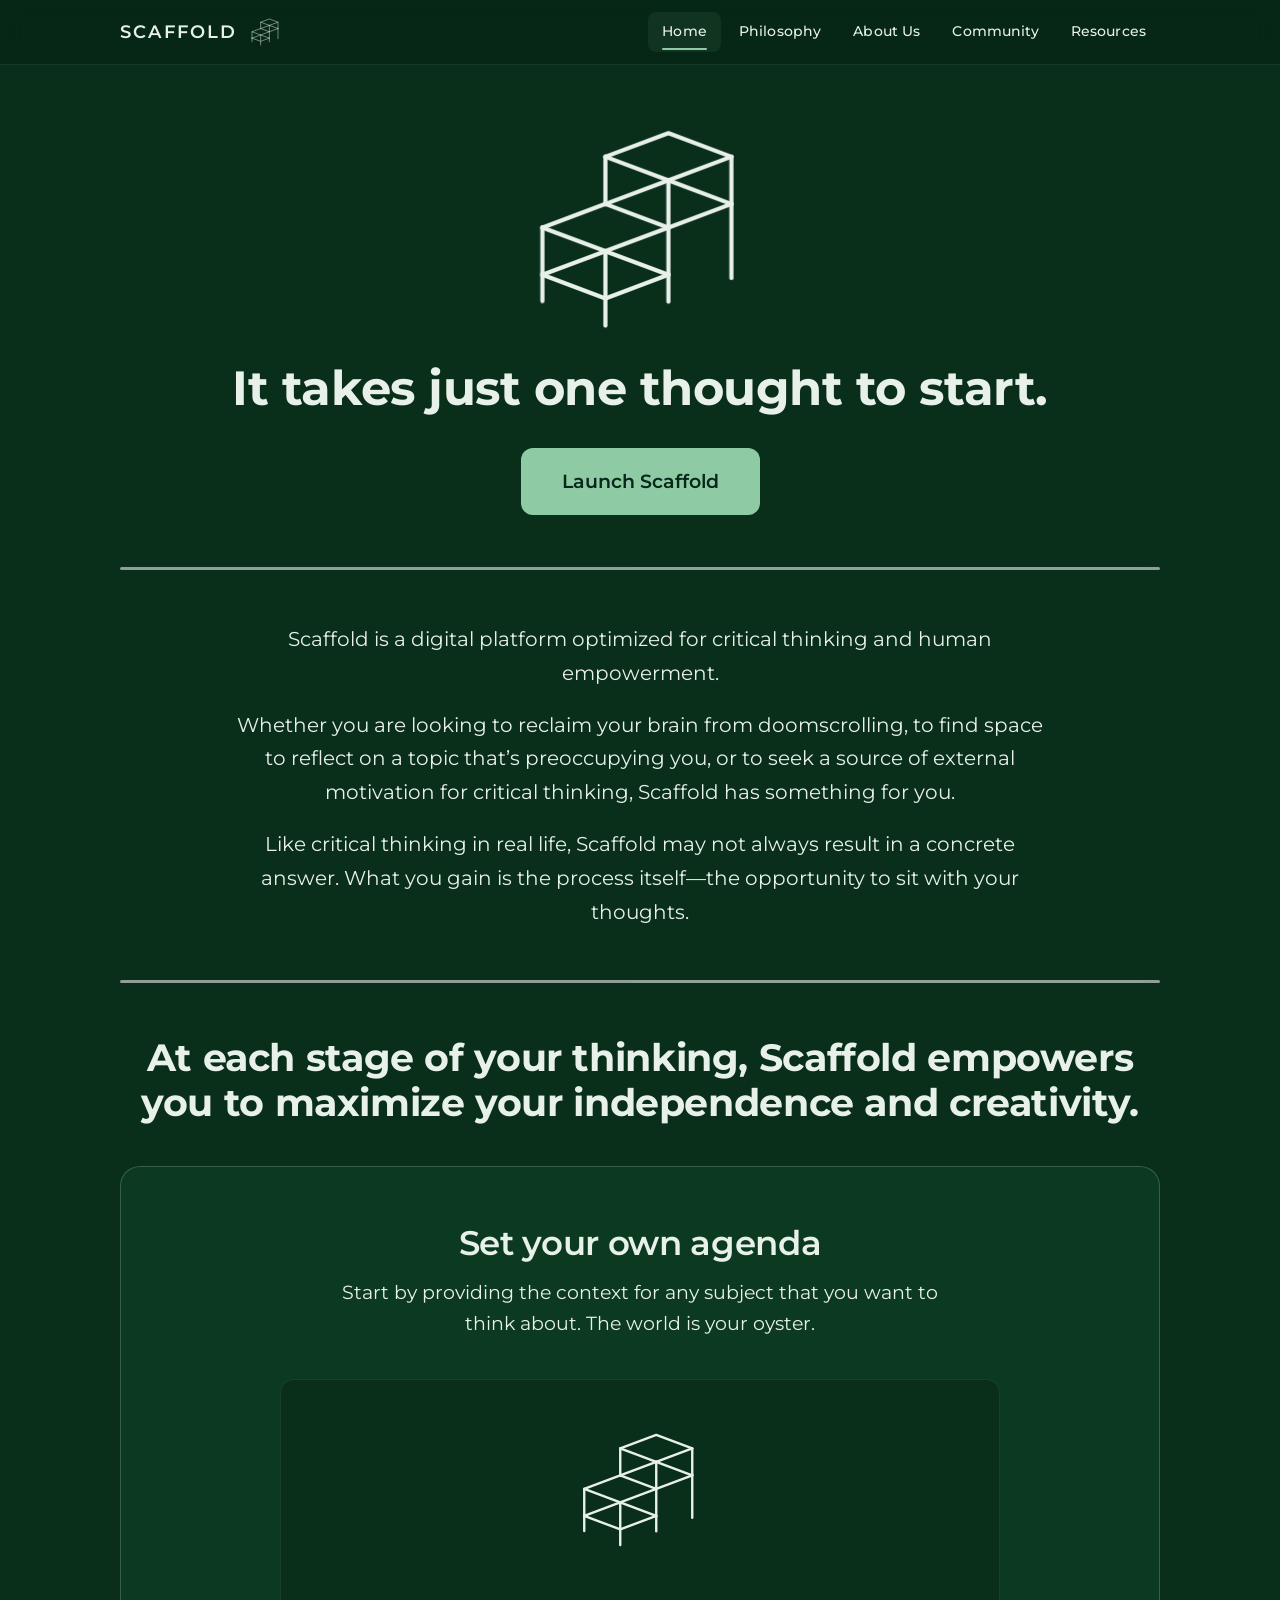
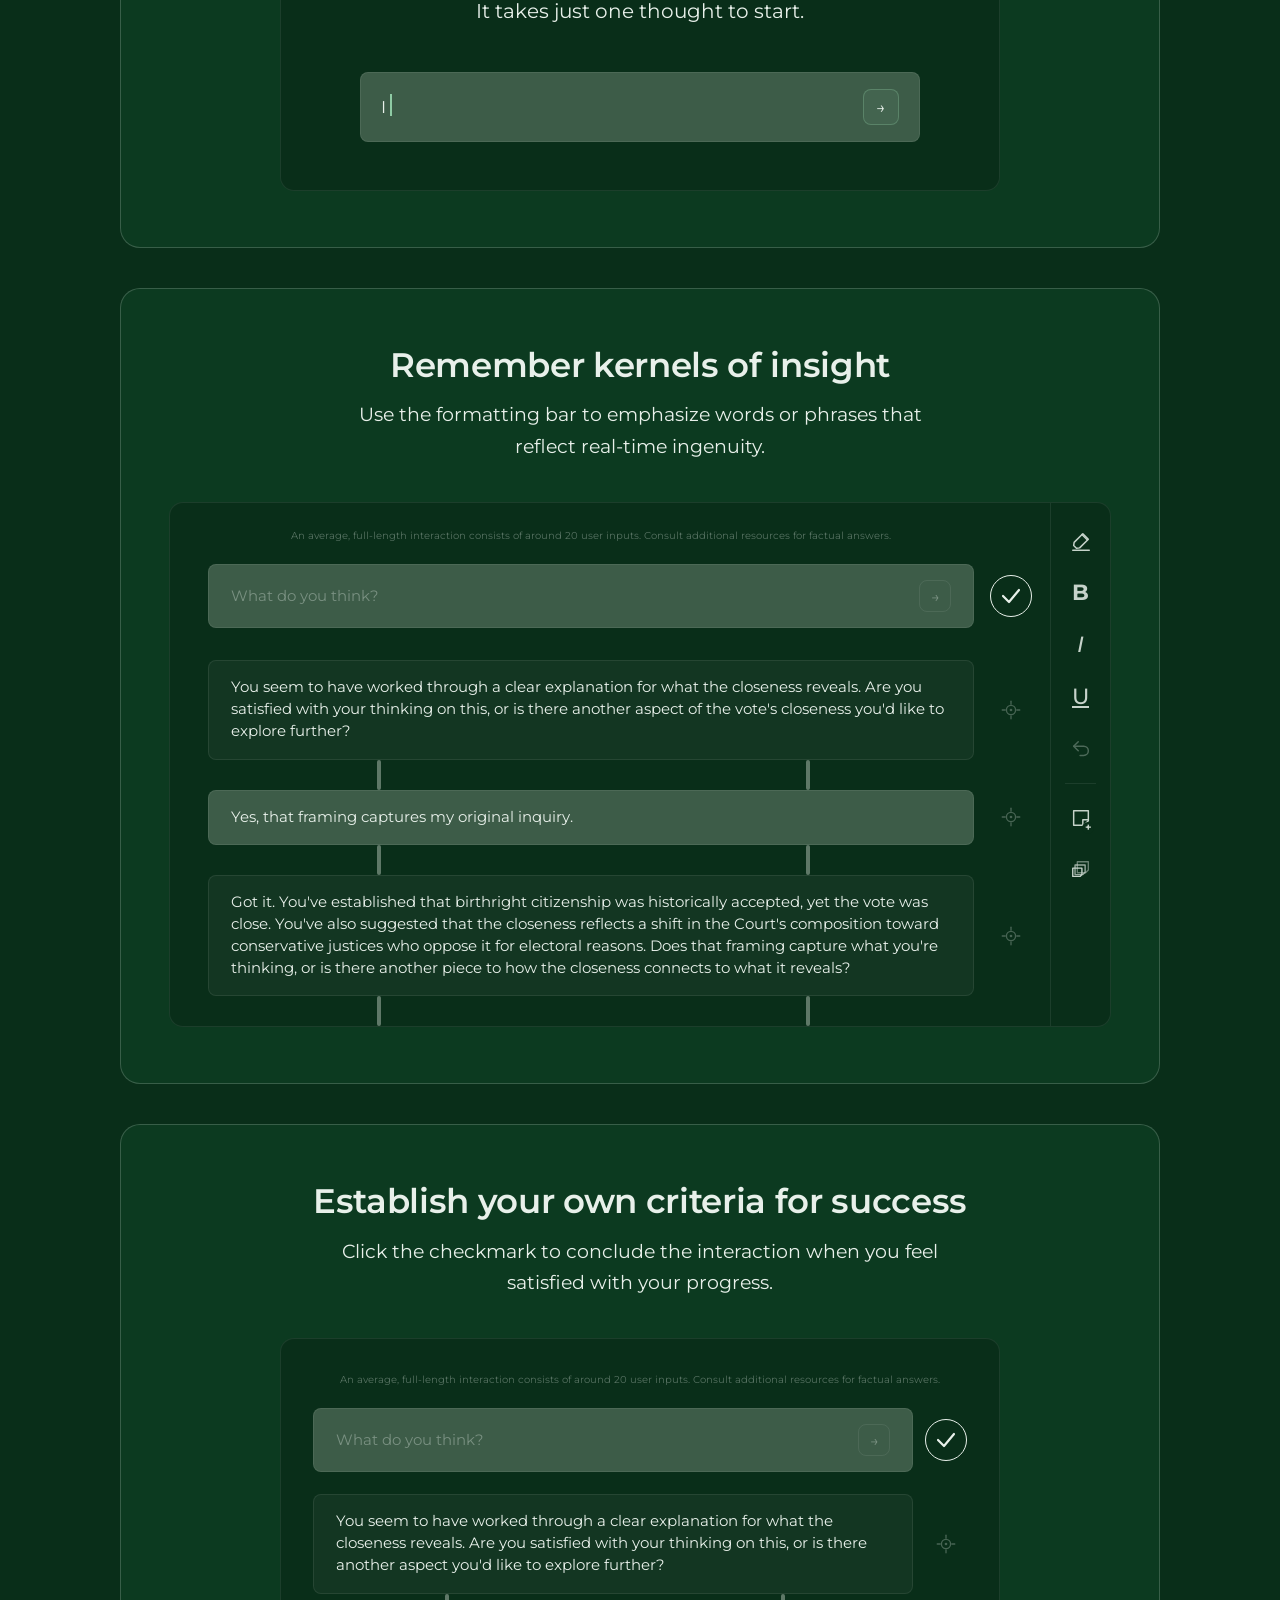
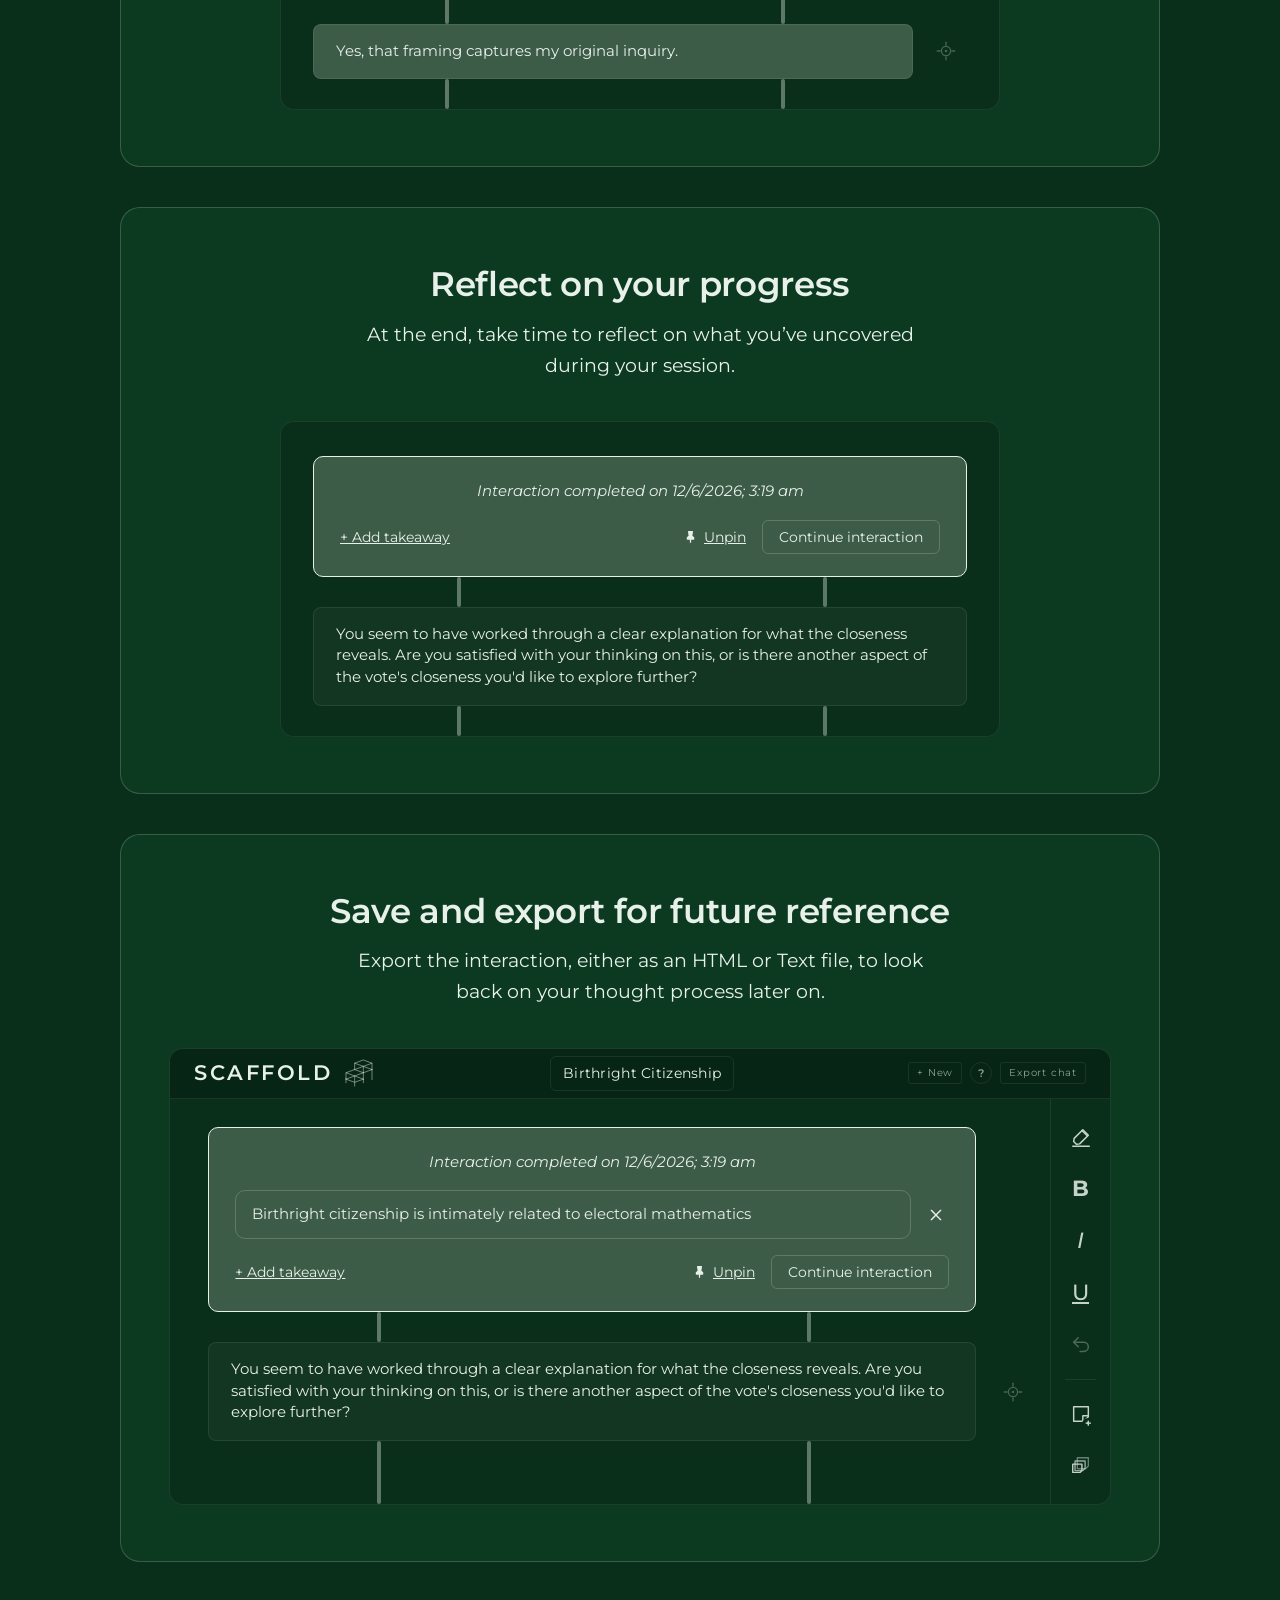
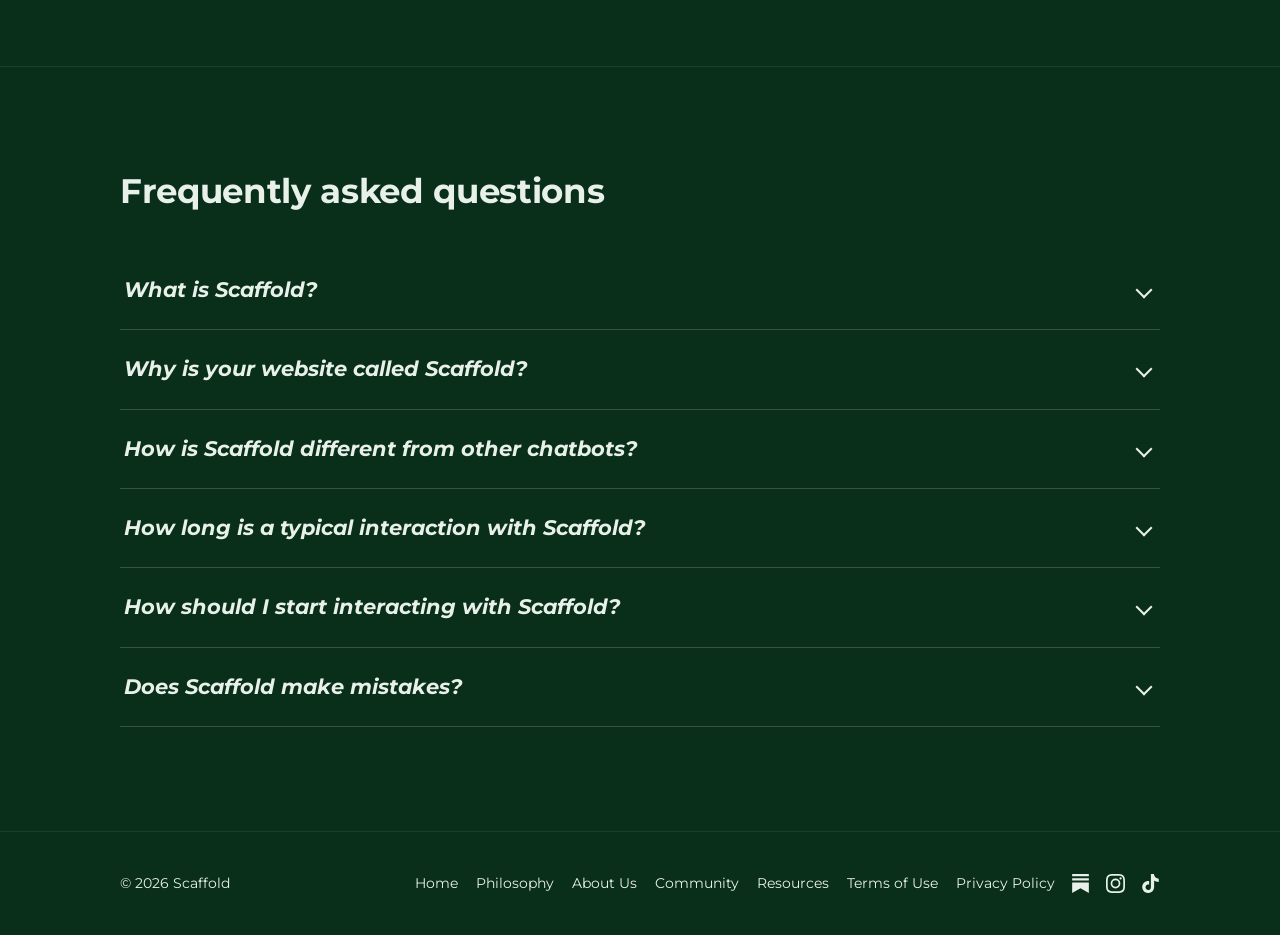
==== commit ae6e88b0: "added bar" ====
--- a/index.html
+++ b/index.html
@@ -84,6 +84,7 @@
                 <div class="cta-row hero-fade" style="animation-delay:1.35s;">
                     <a class="btn btn-primary btn-lg" href="https://app.thinkwithscaffold.com">Launch Scaffold</a>
                 </div>
+                <hr class="section-divider hero-fade" style="animation-delay:1.425s;" />
                 <p class="lead hero-fade" style="animation-delay:1.5s;">Scaffold is a digital platform optimized for critical thinking and human empowerment.</p>
                 <p class="lead hero-fade" style="animation-delay:1.7s;">Whether you are looking to reclaim your brain from doomscrolling, to find space to reflect on a topic that’s preoccupying you, or to seek a source of external motivation for critical thinking, Scaffold has something for you.</p>
                 <p class="lead hero-fade" style="animation-delay:1.9s;">Like critical thinking in real life, Scaffold may not always result in a concrete answer. What you gain is the process itself—the opportunity to sit with your thoughts.</p>
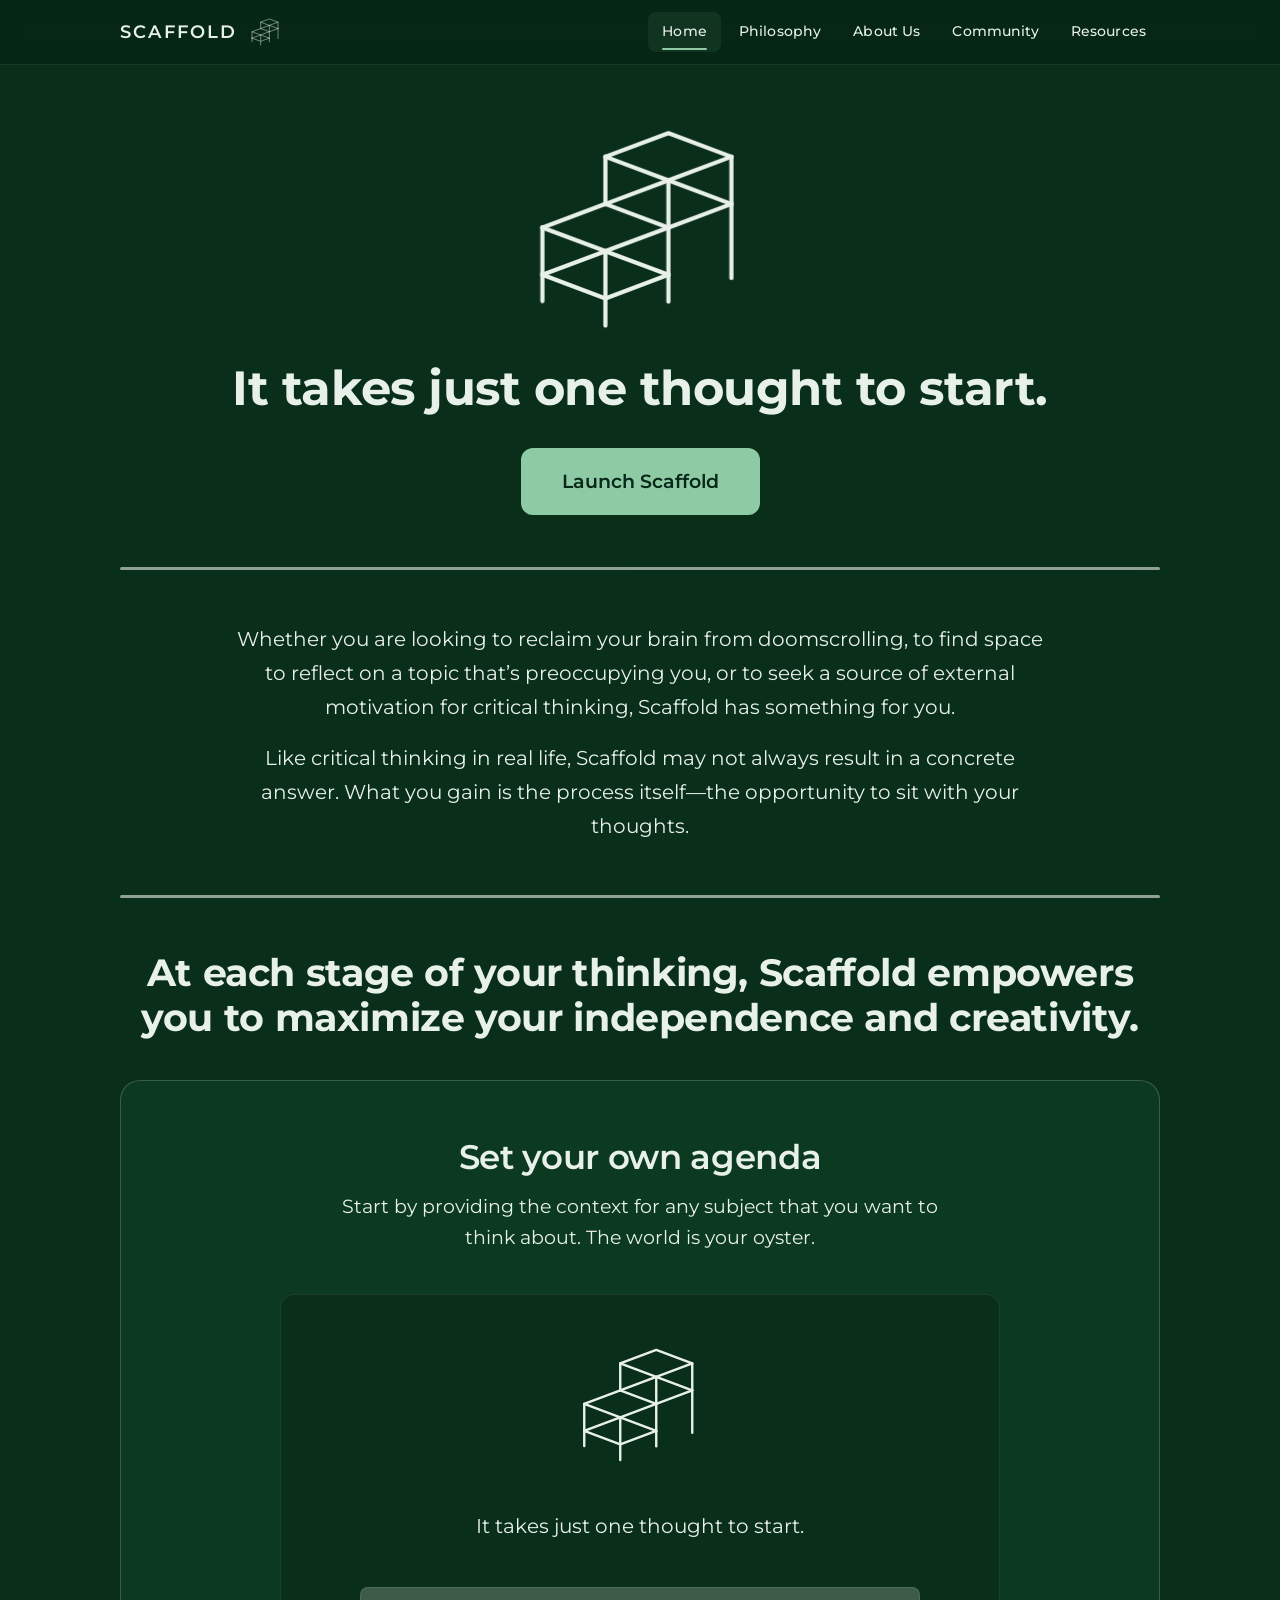
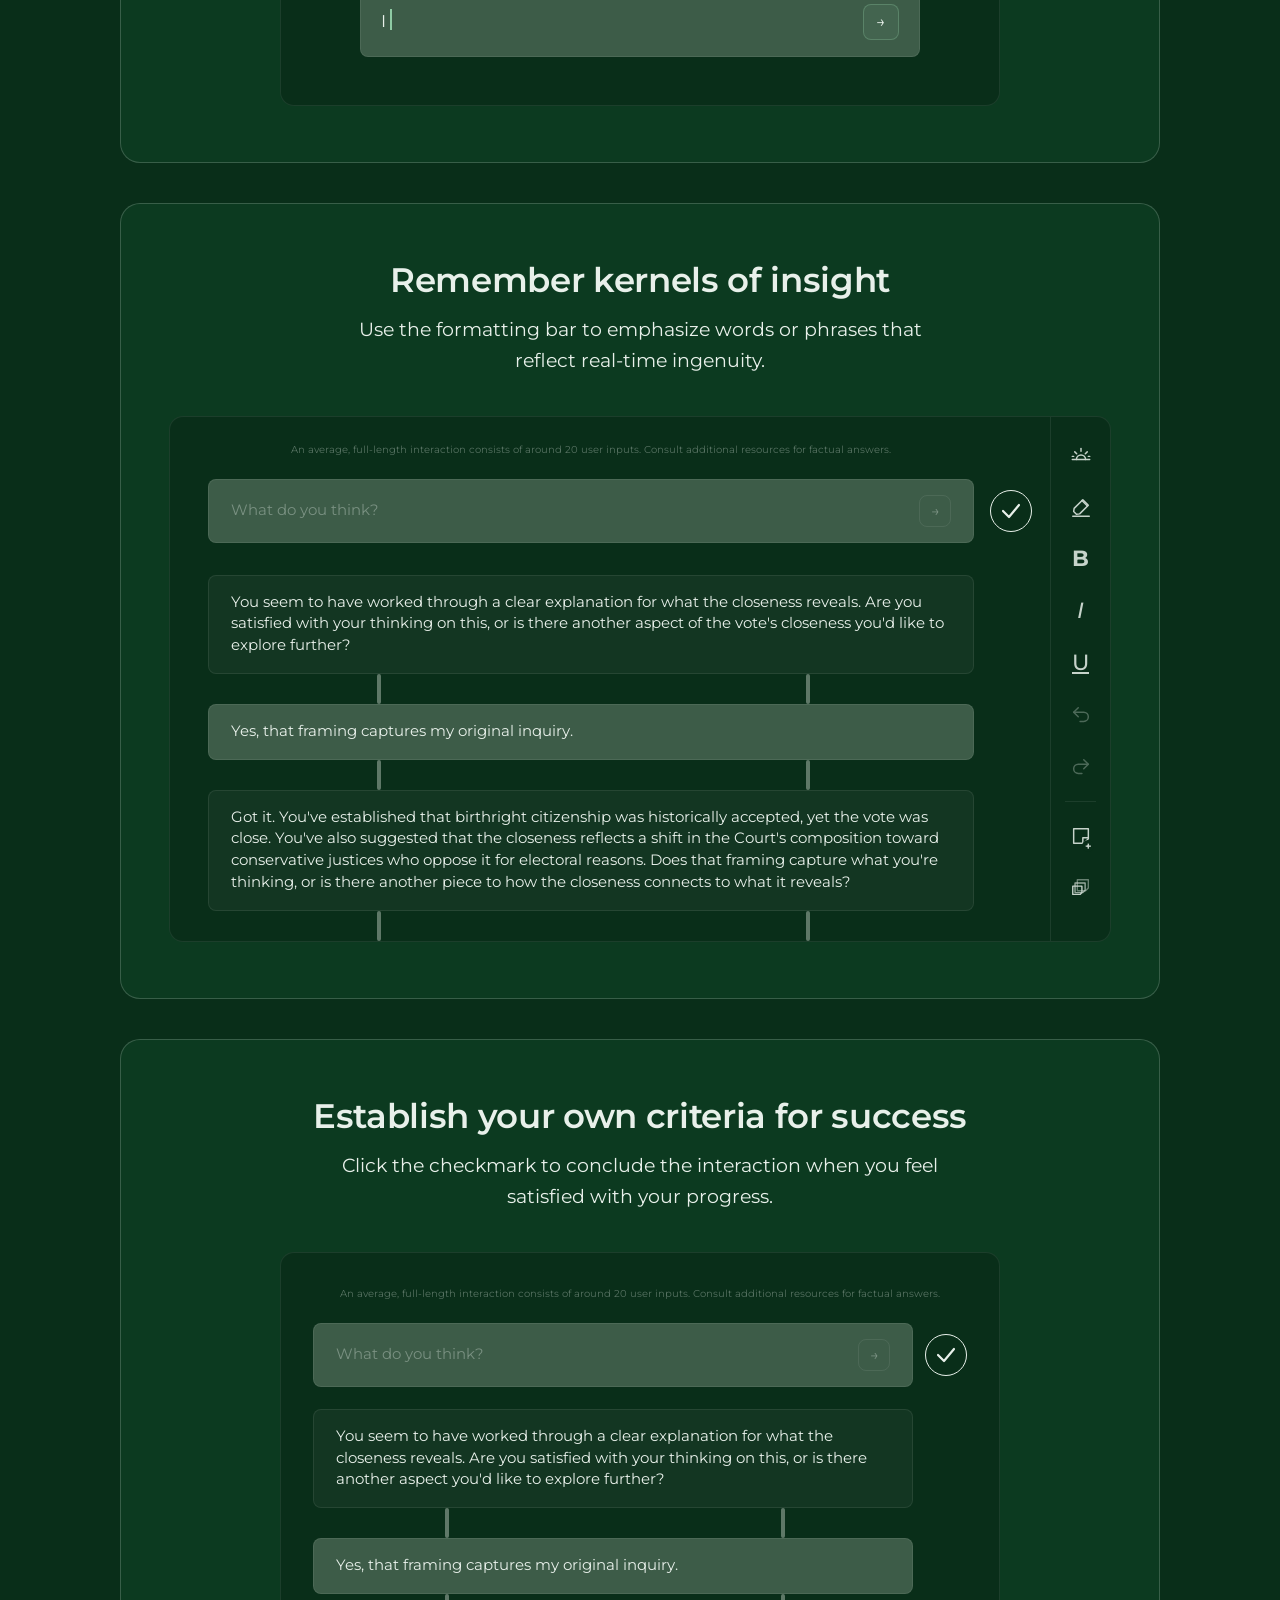
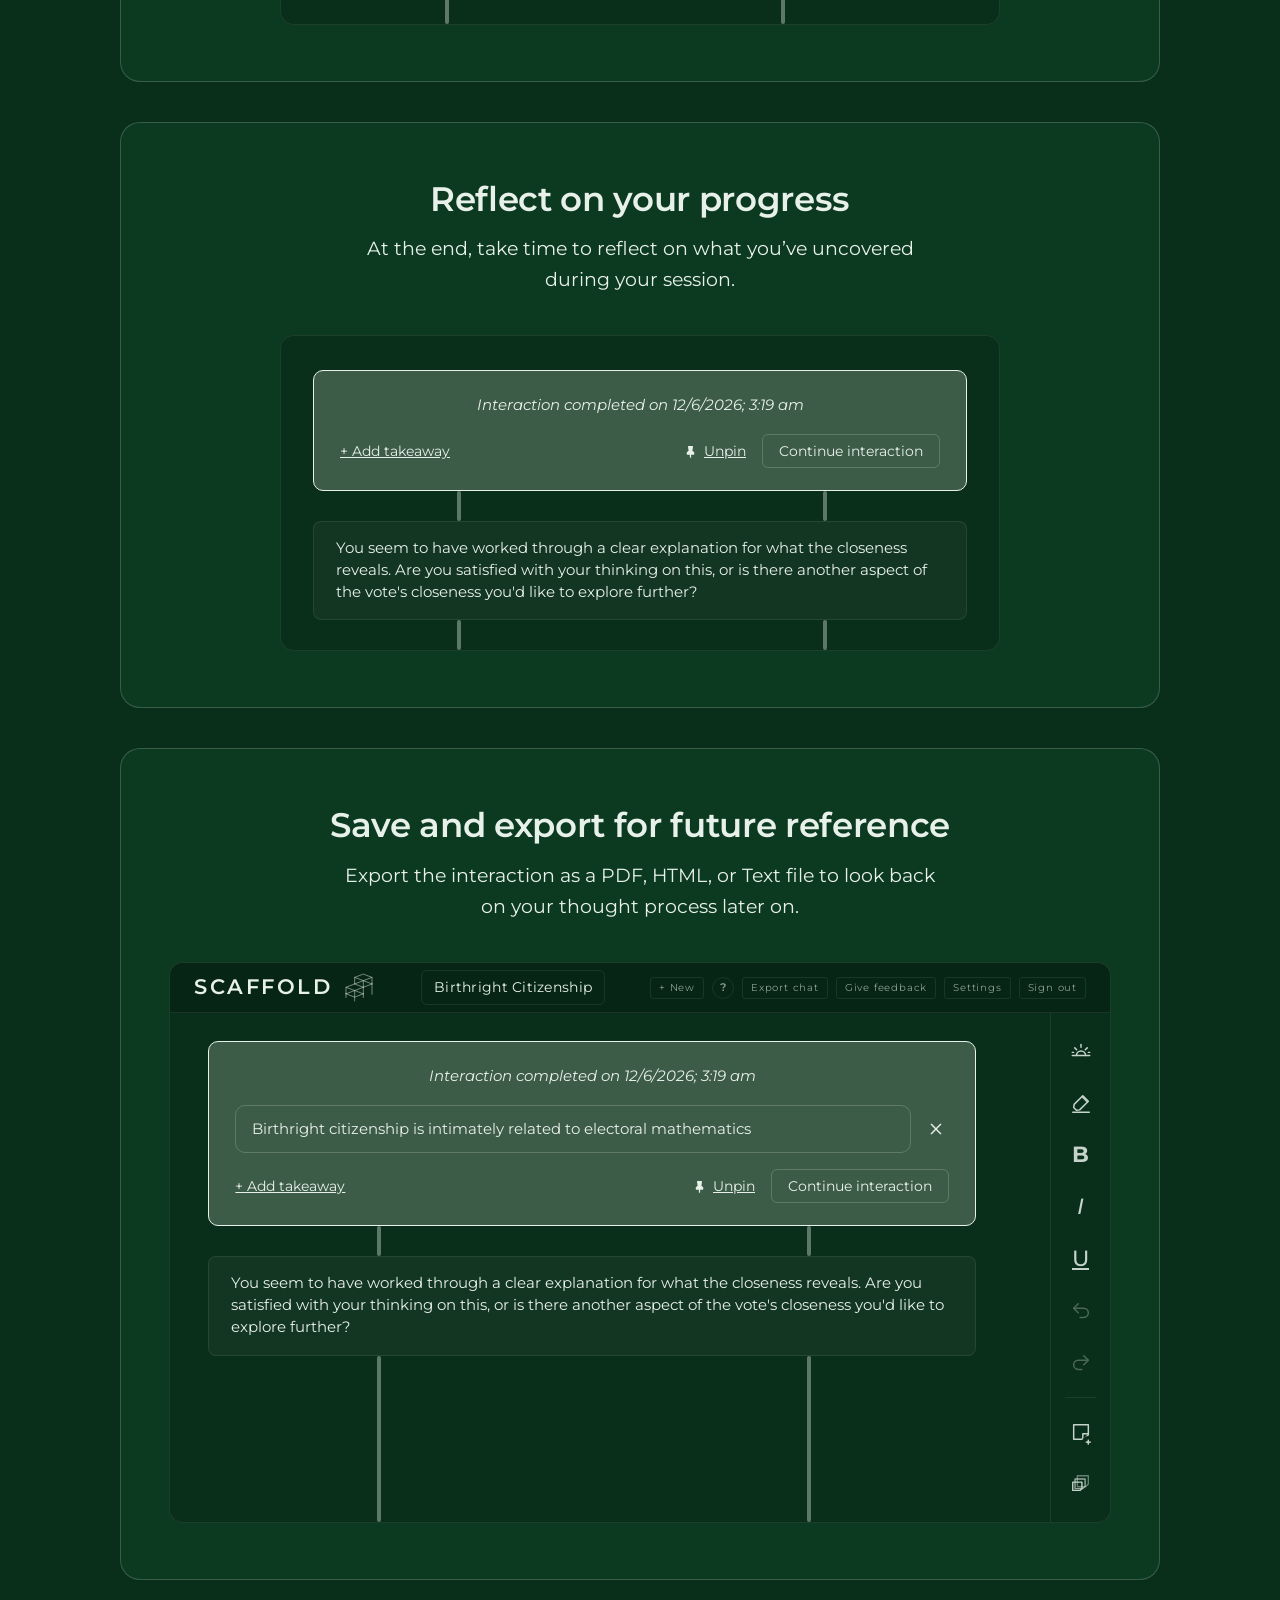
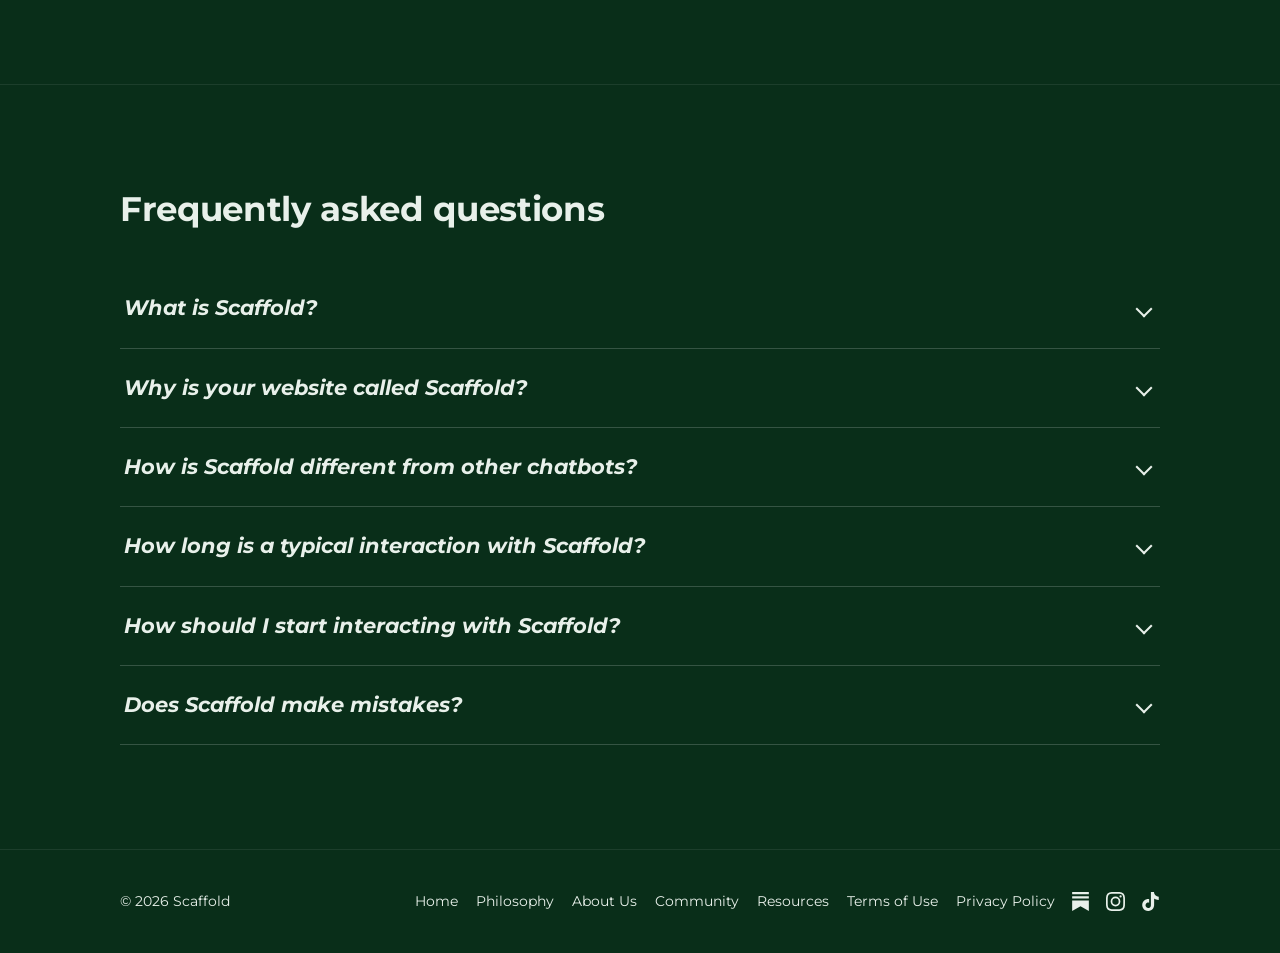
==== commit 247de8a1: "Update the homepage demos to match the current app - Replace the per-message target icons with the s" ====
--- a/index.html
+++ b/index.html
@@ -85,7 +85,6 @@
                     <a class="btn btn-primary btn-lg" href="https://app.thinkwithscaffold.com">Launch Scaffold</a>
                 </div>
                 <hr class="section-divider hero-fade" style="animation-delay:1.425s;" />
-                <p class="lead hero-fade" style="animation-delay:1.5s;">Scaffold is a digital platform optimized for critical thinking and human empowerment.</p>
                 <p class="lead hero-fade" style="animation-delay:1.7s;">Whether you are looking to reclaim your brain from doomscrolling, to find space to reflect on a topic that’s preoccupying you, or to seek a source of external motivation for critical thinking, Scaffold has something for you.</p>
                 <p class="lead hero-fade" style="animation-delay:1.9s;">Like critical thinking in real life, Scaffold may not always result in a concrete answer. What you gain is the process itself—the opportunity to sit with your thoughts.</p>
                 <hr class="section-divider hero-fade" style="animation-delay:2.05s;" />
@@ -175,31 +174,25 @@
                                         <div class="demo-card assistant">
                                             <p>You seem to have worked through a clear explanation for what the closeness reveals. Are you satisfied with your thinking on this, or is there another aspect of the vote's closeness you'd like to explore further?</p>
                                         </div>
-                                        <span class="demo-target" aria-hidden="true">
-                                            <svg viewBox="0 0 24 24" fill="none" stroke="currentColor" stroke-width="1.6" stroke-linecap="round"><circle cx="12" cy="12" r="5.5"/><circle cx="12" cy="12" r="1.6" fill="currentColor" stroke="none"/><line x1="12" y1="1.5" x2="12" y2="5"/><line x1="12" y1="19" x2="12" y2="22.5"/><line x1="1.5" y1="12" x2="5" y2="12"/><line x1="19" y1="12" x2="22.5" y2="12"/></svg>
-                                        </span>
                                     </div>
                                     <div class="demo-connector" aria-hidden="true"><span></span><span></span></div>
                                     <div class="demo-row">
                                         <div class="demo-card user">
                                             <p>Yes, that framing captures my original inquiry.</p>
                                         </div>
-                                        <span class="demo-target" aria-hidden="true">
-                                            <svg viewBox="0 0 24 24" fill="none" stroke="currentColor" stroke-width="1.6" stroke-linecap="round"><circle cx="12" cy="12" r="5.5"/><circle cx="12" cy="12" r="1.6" fill="currentColor" stroke="none"/><line x1="12" y1="1.5" x2="12" y2="5"/><line x1="12" y1="19" x2="12" y2="22.5"/><line x1="1.5" y1="12" x2="5" y2="12"/><line x1="19" y1="12" x2="22.5" y2="12"/></svg>
-                                        </span>
                                     </div>
                                     <div class="demo-connector" aria-hidden="true"><span></span><span></span></div>
                                     <div class="demo-row">
                                         <div class="demo-card assistant">
                                             <p>Got it. <span class="demo-boldable">You've established that birthright citizenship was historically accepted, yet the vote was close.</span> You've also suggested that the closeness reflects a shift in the Court's composition toward conservative justices who oppose it for electoral reasons. Does that framing capture what you're thinking, or is there another piece to how the closeness connects to what it reveals?</p>
                                         </div>
-                                        <span class="demo-target" aria-hidden="true">
-                                            <svg viewBox="0 0 24 24" fill="none" stroke="currentColor" stroke-width="1.6" stroke-linecap="round"><circle cx="12" cy="12" r="5.5"/><circle cx="12" cy="12" r="1.6" fill="currentColor" stroke="none"/><line x1="12" y1="1.5" x2="12" y2="5"/><line x1="12" y1="19" x2="12" y2="22.5"/><line x1="1.5" y1="12" x2="5" y2="12"/><line x1="19" y1="12" x2="22.5" y2="12"/></svg>
-                                        </span>
                                     </div>
                                     <div class="demo-connector" aria-hidden="true"><span></span><span></span></div>
                                 </div>
                                 <div class="demo-format" aria-hidden="true">
+                                    <button class="demo-fmt-btn demo-fmt-sun" type="button" tabindex="-1" title="emphasize blocks">
+                                        <svg viewBox="0 0 24 24" fill="none" stroke="currentColor" stroke-width="1.6" stroke-linecap="round" stroke-linejoin="round"><path d="M7 17a5 5 0 0 1 10 0"/><line x1="2.5" y1="17" x2="21.5" y2="17"/><line x1="12" y1="5" x2="12" y2="8"/><line x1="5.2" y1="8.6" x2="7.3" y2="10.7"/><line x1="18.8" y1="8.6" x2="16.7" y2="10.7"/><line x1="2.5" y1="13.5" x2="4" y2="13.5"/><line x1="20" y1="13.5" x2="21.5" y2="13.5"/></svg>
+                                    </button>
                                     <button class="demo-fmt-btn" type="button" tabindex="-1" title="highlight">
                                         <svg viewBox="0 0 24 24" fill="none" stroke="currentColor" stroke-width="1.6" stroke-linecap="round" stroke-linejoin="round"><path d="M14 4l6 6-9.5 9.5L7 20l-3-3 0.5-3.5L14 4z"/><line x1="13" y1="5" x2="19" y2="11"/><line x1="3" y1="22" x2="21" y2="22"/></svg>
                                     </button>
@@ -208,6 +201,9 @@
                                     <button class="demo-fmt-btn" type="button" tabindex="-1" title="underline"><span style="text-decoration:underline;font-weight:500">U</span></button>
                                     <button class="demo-fmt-btn demo-fmt-undo" type="button" tabindex="-1" title="undo">
                                         <svg viewBox="0 0 24 24" fill="none" stroke="currentColor" stroke-width="1.6" stroke-linecap="round" stroke-linejoin="round"><path d="M9 14L4 9l5-5"/><path d="M4 9h11a5 5 0 0 1 0 10h-4"/></svg>
+                                    </button>
+                                    <button class="demo-fmt-btn demo-fmt-undo" type="button" tabindex="-1" title="redo">
+                                        <svg viewBox="0 0 24 24" fill="none" stroke="currentColor" stroke-width="1.6" stroke-linecap="round" stroke-linejoin="round"><path d="M15 14l5-5-5-5"/><path d="M20 9H9a5 5 0 0 0 0 10h4"/></svg>
                                     </button>
                                     <div class="demo-fmt-divider"></div>
                                     <button class="demo-fmt-btn demo-fmt-note" type="button" tabindex="-1" title="add a sticky note">
@@ -261,18 +257,12 @@
                                     <div class="demo-card assistant">
                                         <p>You seem to have worked through a clear explanation for what the closeness reveals. Are you satisfied with your thinking on this, or is there another aspect you'd like to explore further?</p>
                                     </div>
-                                    <span class="demo-target" aria-hidden="true">
-                                        <svg viewBox="0 0 24 24" fill="none" stroke="currentColor" stroke-width="1.6" stroke-linecap="round"><circle cx="12" cy="12" r="5.5"/><circle cx="12" cy="12" r="1.6" fill="currentColor" stroke="none"/><line x1="12" y1="1.5" x2="12" y2="5"/><line x1="12" y1="19" x2="12" y2="22.5"/><line x1="1.5" y1="12" x2="5" y2="12"/><line x1="19" y1="12" x2="22.5" y2="12"/></svg>
-                                    </span>
                                 </div>
                                 <div class="demo-connector" aria-hidden="true"><span></span><span></span></div>
                                 <div class="demo-row">
                                     <div class="demo-card user">
                                         <p>Yes, that framing captures my original inquiry.</p>
                                     </div>
-                                    <span class="demo-target" aria-hidden="true">
-                                        <svg viewBox="0 0 24 24" fill="none" stroke="currentColor" stroke-width="1.6" stroke-linecap="round"><circle cx="12" cy="12" r="5.5"/><circle cx="12" cy="12" r="1.6" fill="currentColor" stroke="none"/><line x1="12" y1="1.5" x2="12" y2="5"/><line x1="12" y1="19" x2="12" y2="22.5"/><line x1="1.5" y1="12" x2="5" y2="12"/><line x1="19" y1="12" x2="22.5" y2="12"/></svg>
-                                    </span>
                                 </div>
                                 <div class="demo-connector" aria-hidden="true"><span></span><span></span></div>
                             </div>
@@ -330,14 +320,14 @@
                 <!-- 5 · Save and export for future reference -->
                 <article class="feature" data-reveal>
                     <h2>Save and export for future reference</h2>
-                    <p class="feature-desc">Export the interaction, either as an HTML or Text file, to look back on your thought process later on.</p>
+                    <p class="feature-desc">Export the interaction as a PDF, HTML, or Text file to look back on your thought process later on.</p>
                     <!-- Interactive demo: a wider mock of the full app window — header
                          (SCAFFOLD, title, Export chat…) and format sidebar included. A
                          demo cursor clicks "Export chat" to open the file-type menu,
-                         then clicks "Text file". Faithful to App.tsx (header actions,
+                         then clicks "PDF". Faithful to App.tsx (header actions,
                          export menu, FormatSidebar). Driven by initExportDemo(). -->
                     <div class="demo demo-export" data-demo="export"
-                         role="group" aria-label="Interactive demo: exporting an interaction as a text file">
+                         role="group" aria-label="Interactive demo: exporting an interaction as a PDF">
                         <div class="demo-window">
                             <header class="demo-header">
                                 <div class="demo-hd-left">
@@ -351,10 +341,14 @@
                                     <div class="demo-export-wrap">
                                         <button class="demo-export-btn demo-hd-btn" type="button" tabindex="-1">Export chat</button>
                                         <div class="demo-export-menu">
+                                            <button class="demo-ex-item demo-ex-pdf" type="button" tabindex="-1">PDF</button>
                                             <button class="demo-ex-item demo-ex-html" type="button" tabindex="-1">HTML file</button>
                                             <button class="demo-ex-item demo-ex-text" type="button" tabindex="-1">Text file</button>
                                         </div>
                                     </div>
+                                    <button class="demo-hd-btn demo-hd-extra" type="button" tabindex="-1">Give feedback</button>
+                                    <button class="demo-hd-btn demo-hd-extra" type="button" tabindex="-1">Settings</button>
+                                    <button class="demo-hd-btn demo-hd-extra" type="button" tabindex="-1">Sign out</button>
                                 </div>
                             </header>
                             <div class="demo-body">
@@ -384,13 +378,13 @@
                                         <div class="demo-card assistant">
                                             <p>You seem to have worked through a clear explanation for what the closeness reveals. Are you satisfied with your thinking on this, or is there another aspect of the vote's closeness you'd like to explore further?</p>
                                         </div>
-                                        <span class="demo-target" aria-hidden="true">
-                                            <svg viewBox="0 0 24 24" fill="none" stroke="currentColor" stroke-width="1.6" stroke-linecap="round"><circle cx="12" cy="12" r="5.5"/><circle cx="12" cy="12" r="1.6" fill="currentColor" stroke="none"/><line x1="12" y1="1.5" x2="12" y2="5"/><line x1="12" y1="19" x2="12" y2="22.5"/><line x1="1.5" y1="12" x2="5" y2="12"/><line x1="19" y1="12" x2="22.5" y2="12"/></svg>
-                                        </span>
                                     </div>
                                     <div class="demo-connector" aria-hidden="true"><span></span><span></span></div>
                                 </div>
                                 <div class="demo-format" aria-hidden="true">
+                                    <button class="demo-fmt-btn demo-fmt-sun" type="button" tabindex="-1" title="emphasize blocks">
+                                        <svg viewBox="0 0 24 24" fill="none" stroke="currentColor" stroke-width="1.6" stroke-linecap="round" stroke-linejoin="round"><path d="M7 17a5 5 0 0 1 10 0"/><line x1="2.5" y1="17" x2="21.5" y2="17"/><line x1="12" y1="5" x2="12" y2="8"/><line x1="5.2" y1="8.6" x2="7.3" y2="10.7"/><line x1="18.8" y1="8.6" x2="16.7" y2="10.7"/><line x1="2.5" y1="13.5" x2="4" y2="13.5"/><line x1="20" y1="13.5" x2="21.5" y2="13.5"/></svg>
+                                    </button>
                                     <button class="demo-fmt-btn" type="button" tabindex="-1" title="highlight">
                                         <svg viewBox="0 0 24 24" fill="none" stroke="currentColor" stroke-width="1.6" stroke-linecap="round" stroke-linejoin="round"><path d="M14 4l6 6-9.5 9.5L7 20l-3-3 0.5-3.5L14 4z"/><line x1="13" y1="5" x2="19" y2="11"/><line x1="3" y1="22" x2="21" y2="22"/></svg>
                                     </button>
@@ -399,6 +393,9 @@
                                     <button class="demo-fmt-btn" type="button" tabindex="-1" title="underline"><span style="text-decoration:underline;font-weight:500">U</span></button>
                                     <button class="demo-fmt-btn demo-fmt-undo" type="button" tabindex="-1" title="undo">
                                         <svg viewBox="0 0 24 24" fill="none" stroke="currentColor" stroke-width="1.6" stroke-linecap="round" stroke-linejoin="round"><path d="M9 14L4 9l5-5"/><path d="M4 9h11a5 5 0 0 1 0 10h-4"/></svg>
+                                    </button>
+                                    <button class="demo-fmt-btn demo-fmt-undo" type="button" tabindex="-1" title="redo">
+                                        <svg viewBox="0 0 24 24" fill="none" stroke="currentColor" stroke-width="1.6" stroke-linecap="round" stroke-linejoin="round"><path d="M15 14l5-5-5-5"/><path d="M20 9H9a5 5 0 0 0 0 10h4"/></svg>
                                     </button>
                                     <div class="demo-fmt-divider"></div>
                                     <button class="demo-fmt-btn demo-fmt-note" type="button" tabindex="-1" title="add a sticky note">
--- a/css/styles.css
+++ b/css/styles.css
@@ -698,8 +698,8 @@
 .demo-conclude.is-hover-end .demo-end { background: rgba(255, 255, 255, 0.06); }
 .demo-conclude.is-press-end .demo-end { transform: scale(0.94); background: rgba(255, 255, 255, 0.14); }
 
-/* Message thread — cards with a crosshair in the right gutter and vertical
-   connector poles between them (App.tsx MessageCard / connectors). */
+/* Message thread — cards with vertical connector poles between them
+   (App.tsx MessageCard / connectors). */
 .demo-thread { display: flex; flex-direction: column; }
 .demo-row { display: flex; align-items: center; gap: 12px; }
 .demo-card {
@@ -716,17 +716,12 @@
     line-height: 1.5;
     color: var(--ink);
 }
-.demo-target {
-    flex-shrink: 0;
-    width: clamp(36px, 5.4vw, 42px);
-    display: flex; align-items: center; justify-content: center;
-    color: var(--ink);
-    opacity: 0.28;
-}
-.demo-target svg { width: 20px; height: 20px; }
+/* In the conclude demo the cards stop where the input box does, leaving the
+   checkmark's column (width + gap) clear on the right, as in the app. */
+.demo-thread .demo-row { margin-right: calc(clamp(36px, 5.4vw, 42px) + 12px); }
 /* Connector poles, echoing the 22% / 78% verticals between cards. The
-   right margin matches the card gutter (gap + crosshair) so the poles align
-   under the card column, not the full row. */
+   right margin matches the checkmark column so the poles align under the
+   card column, not the full row. */
 .demo-connector {
     position: relative;
     height: clamp(20px, 3.4vw, 30px);
@@ -771,7 +766,7 @@
 /* Panels and connectors butt directly together (no inter-child gap), so the
    poles run flush out of one panel and into the next — as in the app. */
 .demo-reflect .demo-app { gap: 0; }
-/* No crosshair gutter here — the message card spans the full width like the
+/* No checkmark gutter here — the message card spans the full width like the
    takeaways panel, so the connectors span full width too. */
 .demo-reflect .demo-connector { margin-right: 0; }
 .demo-takeaways {
@@ -973,16 +968,15 @@
     font-size: clamp(9.5px, 1.2vw, 11px); letter-spacing: 0.06em;
     padding: 8px 10px; border-radius: 4px; text-align: left; white-space: nowrap;
 }
-.demo-export.is-hover-text .demo-ex-text { background: rgba(255, 255, 255, 0.06); }
-.demo-export.is-press-text .demo-ex-text { background: rgba(255, 255, 255, 0.12); }
+.demo-export.is-hover-pdf .demo-ex-pdf { background: rgba(255, 255, 255, 0.06); }
+.demo-export.is-press-pdf .demo-ex-pdf { background: rgba(255, 255, 255, 0.12); }
 
 /* Body — canvas (left) + format sidebar (right). */
 .demo-body { display: flex; flex-direction: row; align-items: stretch; }
 .demo-export .demo-canvas {
     flex: 1; min-width: 0;
     /* Wide right gutter: both panels stop at the content box (so their right
-       edges align), and the message card's crosshair floats in the gutter —
-       adding space between the panels and the format buttons. */
+       edges align), leaving space between the panels and the format buttons. */
     padding: clamp(16px, 2.5vw, 28px) var(--canvas-pr) 0 var(--canvas-pl);
     display: flex; flex-direction: column; gap: 0;
     overflow: hidden;                          /* clip the trailing connectors */
@@ -995,14 +989,12 @@
    the format sidebar is taller), so its poles always run to the window's
    bottom edge and are clipped there — the thread reads as continuing. */
 .demo-export .demo-canvas > .demo-connector:last-child { flex: 1 1 auto; }
-/* The crosshair floats in the right gutter instead of taking a flex column,
-   so the message card stays full width and aligns with the takeaways panel. */
-.demo-export .demo-row { position: relative; }
-.demo-export .demo-target {
-    position: absolute;
-    top: 50%;
-    left: calc(100% + 16px);
-    transform: translateY(-50%);
+
+/* The secondary header buttons (Give feedback, Settings, Sign out) only fit
+   beside Export chat on a wide window; below that they'd push the row off
+   the edge of the mock, so drop them. */
+@media (max-width: 955px) {
+    .demo-hd-extra { display: none; }
 }
 
 /* Format sidebar — 60px rail of formatting tools. */
@@ -1025,7 +1017,7 @@
     display: flex; align-items: center; justify-content: center;
     border-radius: 6px;
 }
-.demo-fmt-undo { opacity: 0.3; }               /* nothing to undo → dimmed */
+.demo-fmt-undo { opacity: 0.3; }               /* nothing to undo/redo → dimmed */
 .demo-fmt-btn svg { width: clamp(16px, 2.2vw, 22px); height: clamp(16px, 2.2vw, 22px); }
 .demo-fmt-divider { height: 1px; background: var(--border); margin: 4px 6px; }
 .demo-fmt-badge {
@@ -1043,7 +1035,7 @@
     max-width: 100%;                           /* full width like the export demo */
     --fmt-w: clamp(44px, 5vw, 60px);
     --canvas-pl: clamp(16px, 3vw, 40px);
-    /* Smaller right gutter than the export demo — the crosshair/checkmark float
+    /* Smaller right gutter than the export demo — the checkmark floats
        here and the format bar sits close — but with a touch of breathing room so
        the checkmark doesn't crowd the formatting bar. */
     --canvas-pr: clamp(62px, 6.4vw, 76px);
@@ -1058,11 +1050,10 @@
 /* Disclaimer and input row get breathing room; cards/connectors stay flush. */
 .demo-highlight .demo-disclaimer { margin-bottom: clamp(14px, 2.2vw, 22px); }
 .demo-highlight .demo-input-row  { margin-bottom: clamp(20px, 3vw, 32px); }
-/* Panels span the full content width; crosshair + checkmark float in the gutter. */
+/* Panels span the full content width; the checkmark floats in the gutter. */
 .demo-highlight .demo-connector { margin-right: 0; }
 .demo-highlight .demo-canvas > .demo-connector:last-child { flex: 1 1 auto; }
 .demo-highlight .demo-row { position: relative; }
-.demo-highlight .demo-target,
 .demo-highlight .demo-check {
     position: absolute;
     top: 50%;
@@ -1255,7 +1246,7 @@
 /* Multi-paragraph answers: space between paragraphs, none around the block. */
 .faq-answer p + p { margin-top: 1em; }
 /* Inline links in body copy — underlined like .prose, since bare `a` inherits. */
-.faq-answer a, .about-copy a { color: var(--ink); text-decoration: underline; }
+.faq-answer a, .about-copy a, .vt-body a { color: var(--ink); text-decoration: underline; }
 .faq-answer a:hover, .about-copy a:hover { color: var(--accent); }
 .faq-answer .faq-todo { color: var(--ink-faint); font-style: italic; }
 
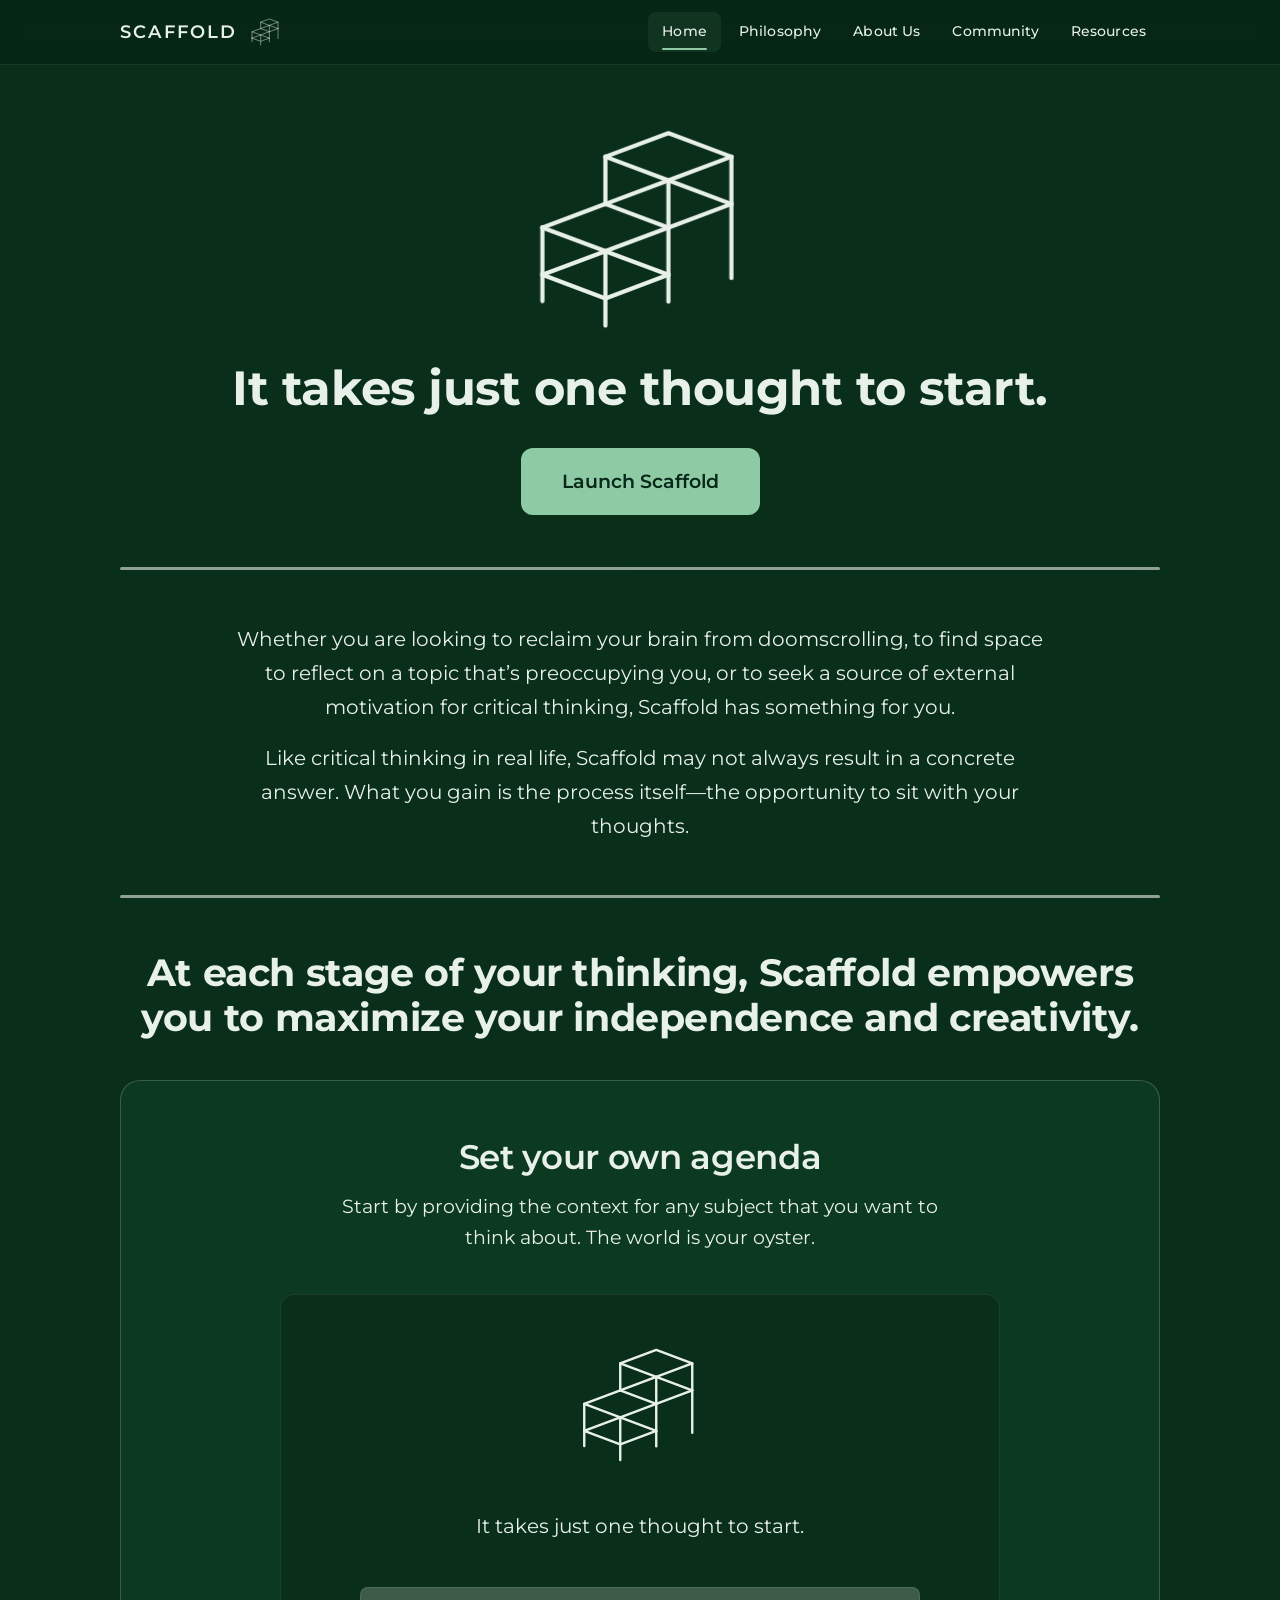
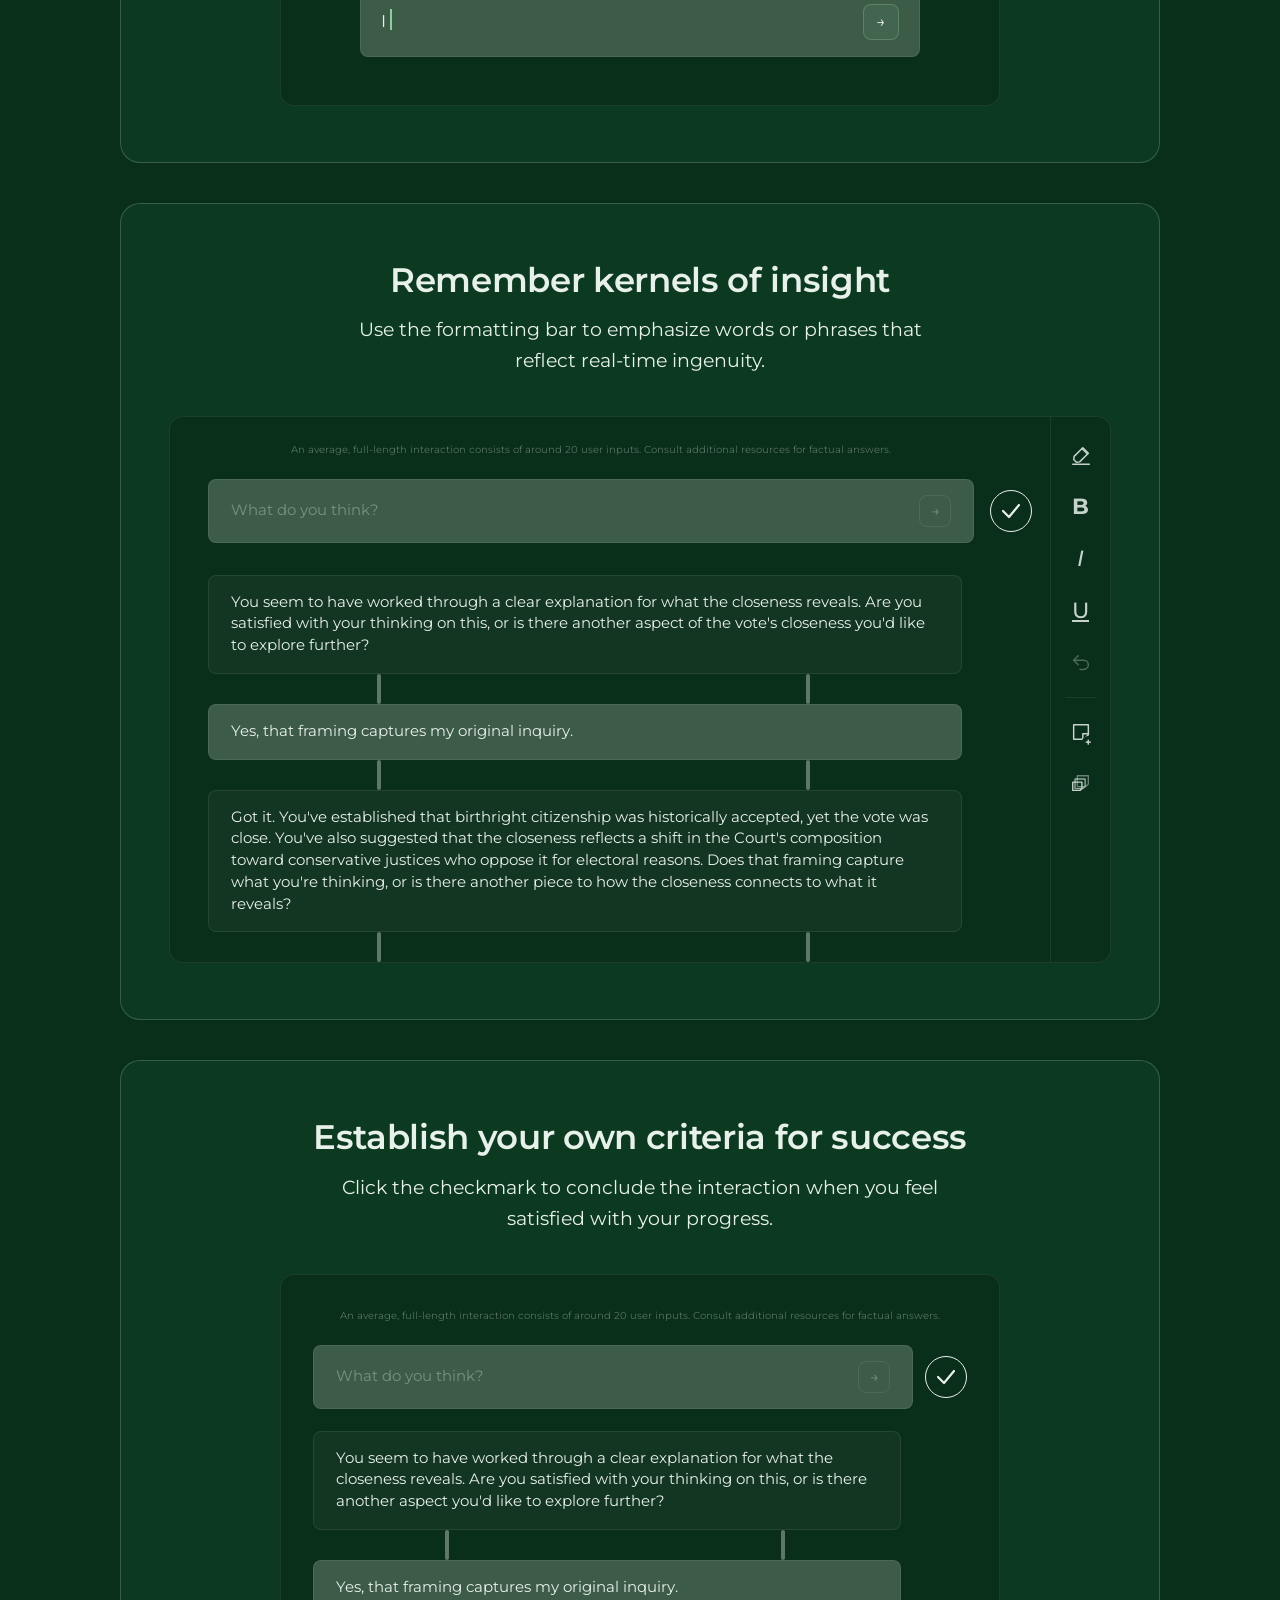
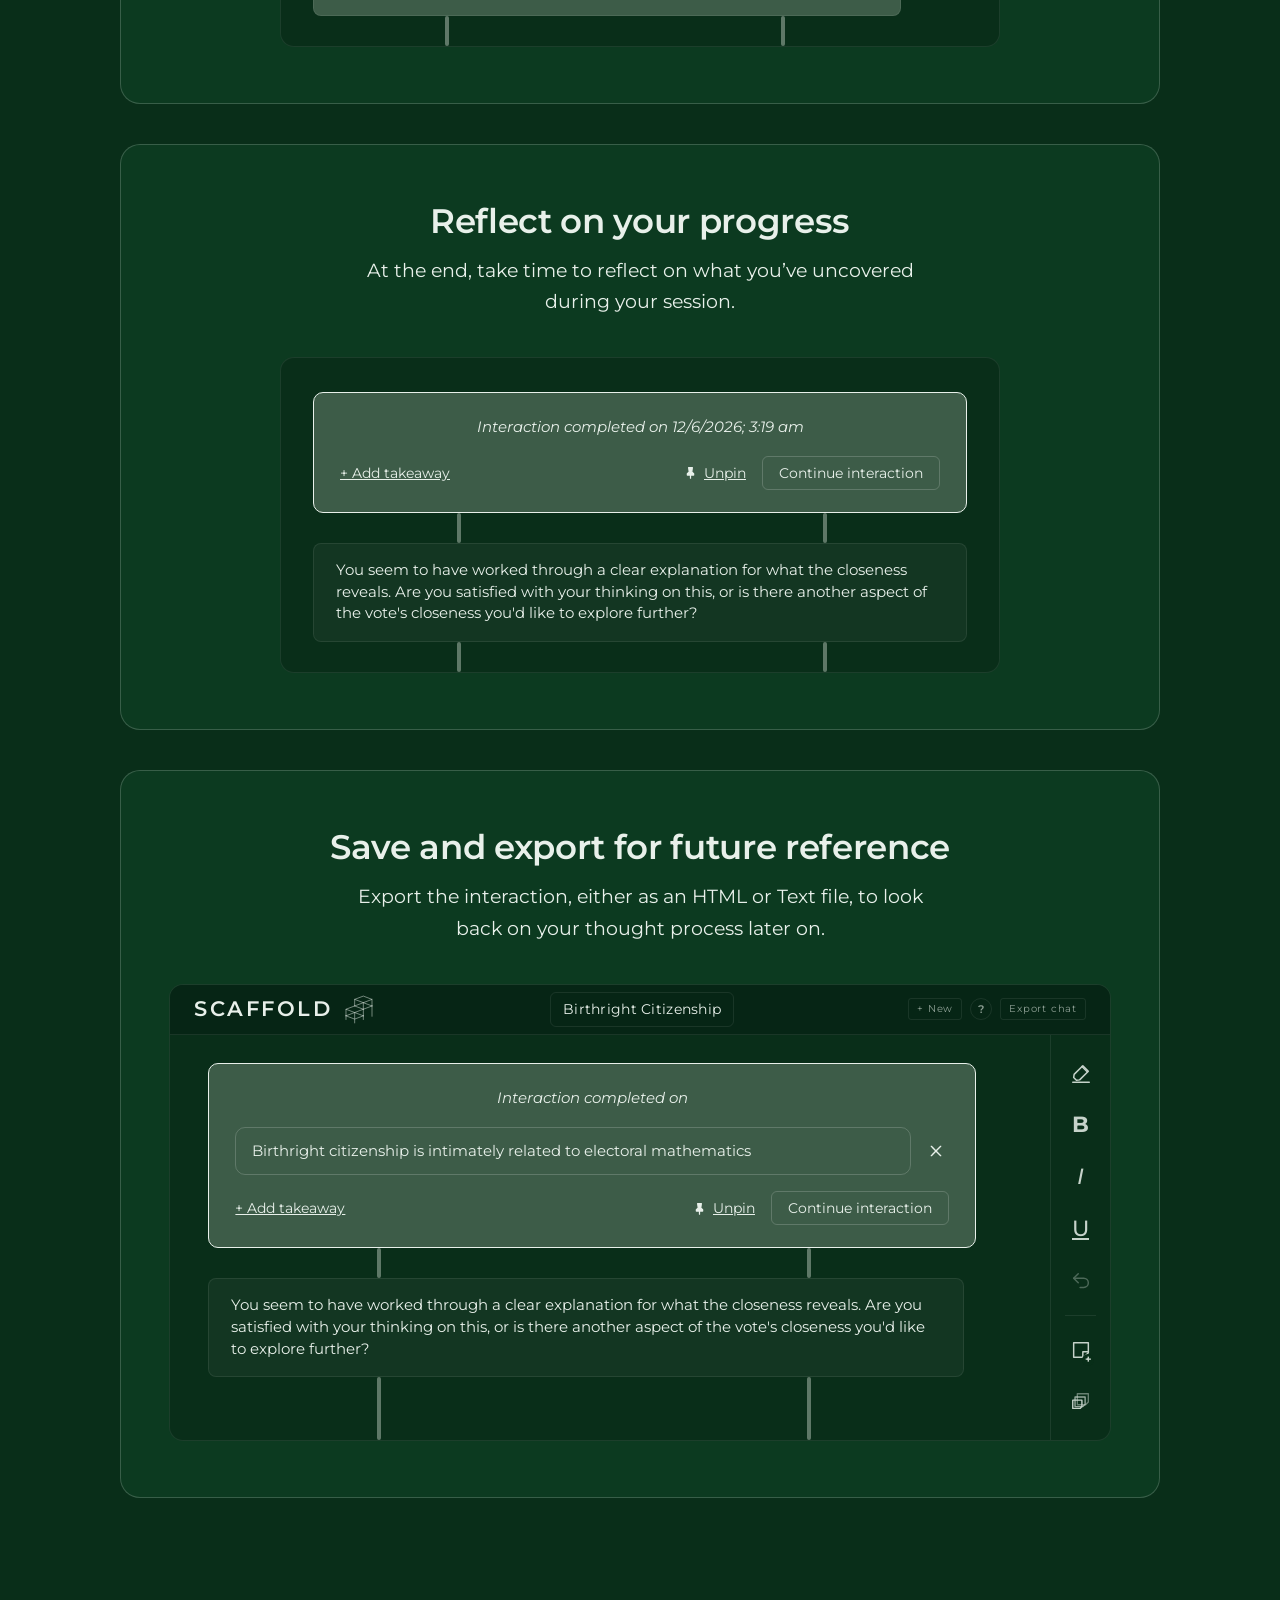
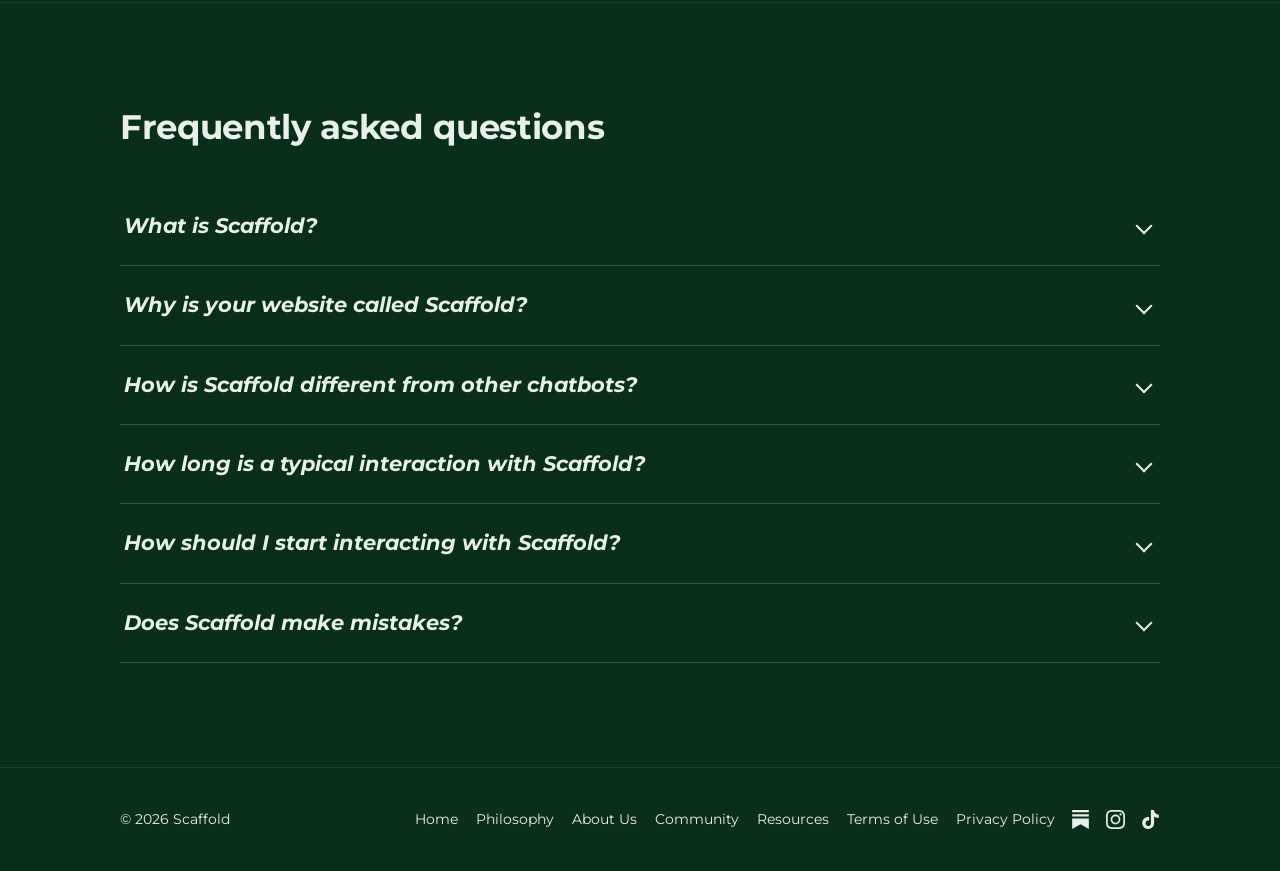
==== commit 1280c364: "Remove the platform tagline from the homepage hero" ====
--- a/index.html
+++ b/index.html
@@ -174,25 +174,31 @@
                                         <div class="demo-card assistant">
                                             <p>You seem to have worked through a clear explanation for what the closeness reveals. Are you satisfied with your thinking on this, or is there another aspect of the vote's closeness you'd like to explore further?</p>
                                         </div>
+                                        <span class="demo-target" aria-hidden="true">
+                                            <svg viewBox="0 0 24 24" fill="none" stroke="currentColor" stroke-width="1.6" stroke-linecap="round"><circle cx="12" cy="12" r="5.5"/><circle cx="12" cy="12" r="1.6" fill="currentColor" stroke="none"/><line x1="12" y1="1.5" x2="12" y2="5"/><line x1="12" y1="19" x2="12" y2="22.5"/><line x1="1.5" y1="12" x2="5" y2="12"/><line x1="19" y1="12" x2="22.5" y2="12"/></svg>
+                                        </span>
                                     </div>
                                     <div class="demo-connector" aria-hidden="true"><span></span><span></span></div>
                                     <div class="demo-row">
                                         <div class="demo-card user">
                                             <p>Yes, that framing captures my original inquiry.</p>
                                         </div>
+                                        <span class="demo-target" aria-hidden="true">
+                                            <svg viewBox="0 0 24 24" fill="none" stroke="currentColor" stroke-width="1.6" stroke-linecap="round"><circle cx="12" cy="12" r="5.5"/><circle cx="12" cy="12" r="1.6" fill="currentColor" stroke="none"/><line x1="12" y1="1.5" x2="12" y2="5"/><line x1="12" y1="19" x2="12" y2="22.5"/><line x1="1.5" y1="12" x2="5" y2="12"/><line x1="19" y1="12" x2="22.5" y2="12"/></svg>
+                                        </span>
                                     </div>
                                     <div class="demo-connector" aria-hidden="true"><span></span><span></span></div>
                                     <div class="demo-row">
                                         <div class="demo-card assistant">
                                             <p>Got it. <span class="demo-boldable">You've established that birthright citizenship was historically accepted, yet the vote was close.</span> You've also suggested that the closeness reflects a shift in the Court's composition toward conservative justices who oppose it for electoral reasons. Does that framing capture what you're thinking, or is there another piece to how the closeness connects to what it reveals?</p>
                                         </div>
+                                        <span class="demo-target" aria-hidden="true">
+                                            <svg viewBox="0 0 24 24" fill="none" stroke="currentColor" stroke-width="1.6" stroke-linecap="round"><circle cx="12" cy="12" r="5.5"/><circle cx="12" cy="12" r="1.6" fill="currentColor" stroke="none"/><line x1="12" y1="1.5" x2="12" y2="5"/><line x1="12" y1="19" x2="12" y2="22.5"/><line x1="1.5" y1="12" x2="5" y2="12"/><line x1="19" y1="12" x2="22.5" y2="12"/></svg>
+                                        </span>
                                     </div>
                                     <div class="demo-connector" aria-hidden="true"><span></span><span></span></div>
                                 </div>
                                 <div class="demo-format" aria-hidden="true">
-                                    <button class="demo-fmt-btn demo-fmt-sun" type="button" tabindex="-1" title="emphasize blocks">
-                                        <svg viewBox="0 0 24 24" fill="none" stroke="currentColor" stroke-width="1.6" stroke-linecap="round" stroke-linejoin="round"><path d="M7 17a5 5 0 0 1 10 0"/><line x1="2.5" y1="17" x2="21.5" y2="17"/><line x1="12" y1="5" x2="12" y2="8"/><line x1="5.2" y1="8.6" x2="7.3" y2="10.7"/><line x1="18.8" y1="8.6" x2="16.7" y2="10.7"/><line x1="2.5" y1="13.5" x2="4" y2="13.5"/><line x1="20" y1="13.5" x2="21.5" y2="13.5"/></svg>
-                                    </button>
                                     <button class="demo-fmt-btn" type="button" tabindex="-1" title="highlight">
                                         <svg viewBox="0 0 24 24" fill="none" stroke="currentColor" stroke-width="1.6" stroke-linecap="round" stroke-linejoin="round"><path d="M14 4l6 6-9.5 9.5L7 20l-3-3 0.5-3.5L14 4z"/><line x1="13" y1="5" x2="19" y2="11"/><line x1="3" y1="22" x2="21" y2="22"/></svg>
                                     </button>
@@ -201,9 +207,6 @@
                                     <button class="demo-fmt-btn" type="button" tabindex="-1" title="underline"><span style="text-decoration:underline;font-weight:500">U</span></button>
                                     <button class="demo-fmt-btn demo-fmt-undo" type="button" tabindex="-1" title="undo">
                                         <svg viewBox="0 0 24 24" fill="none" stroke="currentColor" stroke-width="1.6" stroke-linecap="round" stroke-linejoin="round"><path d="M9 14L4 9l5-5"/><path d="M4 9h11a5 5 0 0 1 0 10h-4"/></svg>
-                                    </button>
-                                    <button class="demo-fmt-btn demo-fmt-undo" type="button" tabindex="-1" title="redo">
-                                        <svg viewBox="0 0 24 24" fill="none" stroke="currentColor" stroke-width="1.6" stroke-linecap="round" stroke-linejoin="round"><path d="M15 14l5-5-5-5"/><path d="M20 9H9a5 5 0 0 0 0 10h4"/></svg>
                                     </button>
                                     <div class="demo-fmt-divider"></div>
                                     <button class="demo-fmt-btn demo-fmt-note" type="button" tabindex="-1" title="add a sticky note">
@@ -257,12 +260,18 @@
                                     <div class="demo-card assistant">
                                         <p>You seem to have worked through a clear explanation for what the closeness reveals. Are you satisfied with your thinking on this, or is there another aspect you'd like to explore further?</p>
                                     </div>
+                                    <span class="demo-target" aria-hidden="true">
+                                        <svg viewBox="0 0 24 24" fill="none" stroke="currentColor" stroke-width="1.6" stroke-linecap="round"><circle cx="12" cy="12" r="5.5"/><circle cx="12" cy="12" r="1.6" fill="currentColor" stroke="none"/><line x1="12" y1="1.5" x2="12" y2="5"/><line x1="12" y1="19" x2="12" y2="22.5"/><line x1="1.5" y1="12" x2="5" y2="12"/><line x1="19" y1="12" x2="22.5" y2="12"/></svg>
+                                    </span>
                                 </div>
                                 <div class="demo-connector" aria-hidden="true"><span></span><span></span></div>
                                 <div class="demo-row">
                                     <div class="demo-card user">
                                         <p>Yes, that framing captures my original inquiry.</p>
                                     </div>
+                                    <span class="demo-target" aria-hidden="true">
+                                        <svg viewBox="0 0 24 24" fill="none" stroke="currentColor" stroke-width="1.6" stroke-linecap="round"><circle cx="12" cy="12" r="5.5"/><circle cx="12" cy="12" r="1.6" fill="currentColor" stroke="none"/><line x1="12" y1="1.5" x2="12" y2="5"/><line x1="12" y1="19" x2="12" y2="22.5"/><line x1="1.5" y1="12" x2="5" y2="12"/><line x1="19" y1="12" x2="22.5" y2="12"/></svg>
+                                    </span>
                                 </div>
                                 <div class="demo-connector" aria-hidden="true"><span></span><span></span></div>
                             </div>
@@ -320,14 +329,14 @@
                 <!-- 5 · Save and export for future reference -->
                 <article class="feature" data-reveal>
                     <h2>Save and export for future reference</h2>
-                    <p class="feature-desc">Export the interaction as a PDF, HTML, or Text file to look back on your thought process later on.</p>
+                    <p class="feature-desc">Export the interaction, either as an HTML or Text file, to look back on your thought process later on.</p>
                     <!-- Interactive demo: a wider mock of the full app window — header
                          (SCAFFOLD, title, Export chat…) and format sidebar included. A
                          demo cursor clicks "Export chat" to open the file-type menu,
-                         then clicks "PDF". Faithful to App.tsx (header actions,
+                         then clicks "Text file". Faithful to App.tsx (header actions,
                          export menu, FormatSidebar). Driven by initExportDemo(). -->
                     <div class="demo demo-export" data-demo="export"
-                         role="group" aria-label="Interactive demo: exporting an interaction as a PDF">
+                         role="group" aria-label="Interactive demo: exporting an interaction as a text file">
                         <div class="demo-window">
                             <header class="demo-header">
                                 <div class="demo-hd-left">
@@ -341,14 +350,10 @@
                                     <div class="demo-export-wrap">
                                         <button class="demo-export-btn demo-hd-btn" type="button" tabindex="-1">Export chat</button>
                                         <div class="demo-export-menu">
-                                            <button class="demo-ex-item demo-ex-pdf" type="button" tabindex="-1">PDF</button>
                                             <button class="demo-ex-item demo-ex-html" type="button" tabindex="-1">HTML file</button>
                                             <button class="demo-ex-item demo-ex-text" type="button" tabindex="-1">Text file</button>
                                         </div>
                                     </div>
-                                    <button class="demo-hd-btn demo-hd-extra" type="button" tabindex="-1">Give feedback</button>
-                                    <button class="demo-hd-btn demo-hd-extra" type="button" tabindex="-1">Settings</button>
-                                    <button class="demo-hd-btn demo-hd-extra" type="button" tabindex="-1">Sign out</button>
                                 </div>
                             </header>
                             <div class="demo-body">
@@ -378,13 +383,13 @@
                                         <div class="demo-card assistant">
                                             <p>You seem to have worked through a clear explanation for what the closeness reveals. Are you satisfied with your thinking on this, or is there another aspect of the vote's closeness you'd like to explore further?</p>
                                         </div>
+                                        <span class="demo-target" aria-hidden="true">
+                                            <svg viewBox="0 0 24 24" fill="none" stroke="currentColor" stroke-width="1.6" stroke-linecap="round"><circle cx="12" cy="12" r="5.5"/><circle cx="12" cy="12" r="1.6" fill="currentColor" stroke="none"/><line x1="12" y1="1.5" x2="12" y2="5"/><line x1="12" y1="19" x2="12" y2="22.5"/><line x1="1.5" y1="12" x2="5" y2="12"/><line x1="19" y1="12" x2="22.5" y2="12"/></svg>
+                                        </span>
                                     </div>
                                     <div class="demo-connector" aria-hidden="true"><span></span><span></span></div>
                                 </div>
                                 <div class="demo-format" aria-hidden="true">
-                                    <button class="demo-fmt-btn demo-fmt-sun" type="button" tabindex="-1" title="emphasize blocks">
-                                        <svg viewBox="0 0 24 24" fill="none" stroke="currentColor" stroke-width="1.6" stroke-linecap="round" stroke-linejoin="round"><path d="M7 17a5 5 0 0 1 10 0"/><line x1="2.5" y1="17" x2="21.5" y2="17"/><line x1="12" y1="5" x2="12" y2="8"/><line x1="5.2" y1="8.6" x2="7.3" y2="10.7"/><line x1="18.8" y1="8.6" x2="16.7" y2="10.7"/><line x1="2.5" y1="13.5" x2="4" y2="13.5"/><line x1="20" y1="13.5" x2="21.5" y2="13.5"/></svg>
-                                    </button>
                                     <button class="demo-fmt-btn" type="button" tabindex="-1" title="highlight">
                                         <svg viewBox="0 0 24 24" fill="none" stroke="currentColor" stroke-width="1.6" stroke-linecap="round" stroke-linejoin="round"><path d="M14 4l6 6-9.5 9.5L7 20l-3-3 0.5-3.5L14 4z"/><line x1="13" y1="5" x2="19" y2="11"/><line x1="3" y1="22" x2="21" y2="22"/></svg>
                                     </button>
@@ -393,9 +398,6 @@
                                     <button class="demo-fmt-btn" type="button" tabindex="-1" title="underline"><span style="text-decoration:underline;font-weight:500">U</span></button>
                                     <button class="demo-fmt-btn demo-fmt-undo" type="button" tabindex="-1" title="undo">
                                         <svg viewBox="0 0 24 24" fill="none" stroke="currentColor" stroke-width="1.6" stroke-linecap="round" stroke-linejoin="round"><path d="M9 14L4 9l5-5"/><path d="M4 9h11a5 5 0 0 1 0 10h-4"/></svg>
-                                    </button>
-                                    <button class="demo-fmt-btn demo-fmt-undo" type="button" tabindex="-1" title="redo">
-                                        <svg viewBox="0 0 24 24" fill="none" stroke="currentColor" stroke-width="1.6" stroke-linecap="round" stroke-linejoin="round"><path d="M15 14l5-5-5-5"/><path d="M20 9H9a5 5 0 0 0 0 10h4"/></svg>
                                     </button>
                                     <div class="demo-fmt-divider"></div>
                                     <button class="demo-fmt-btn demo-fmt-note" type="button" tabindex="-1" title="add a sticky note">
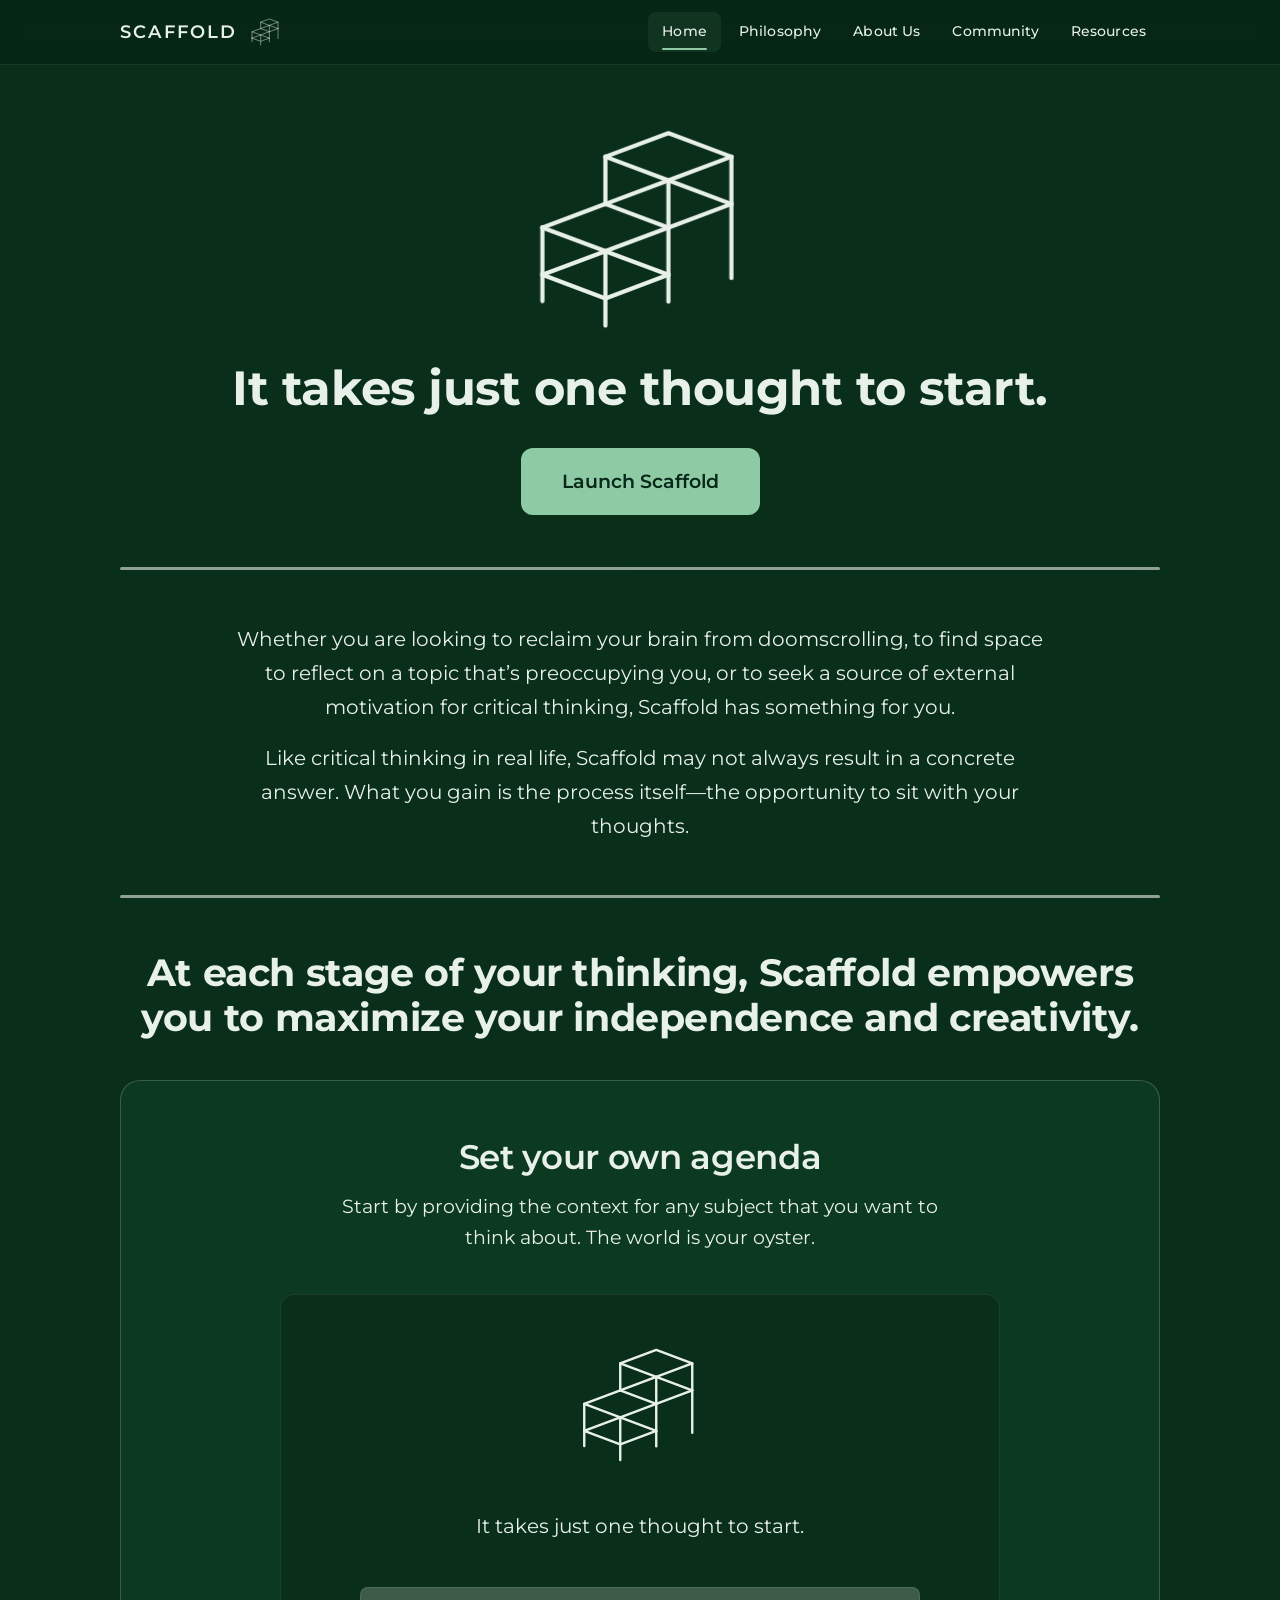
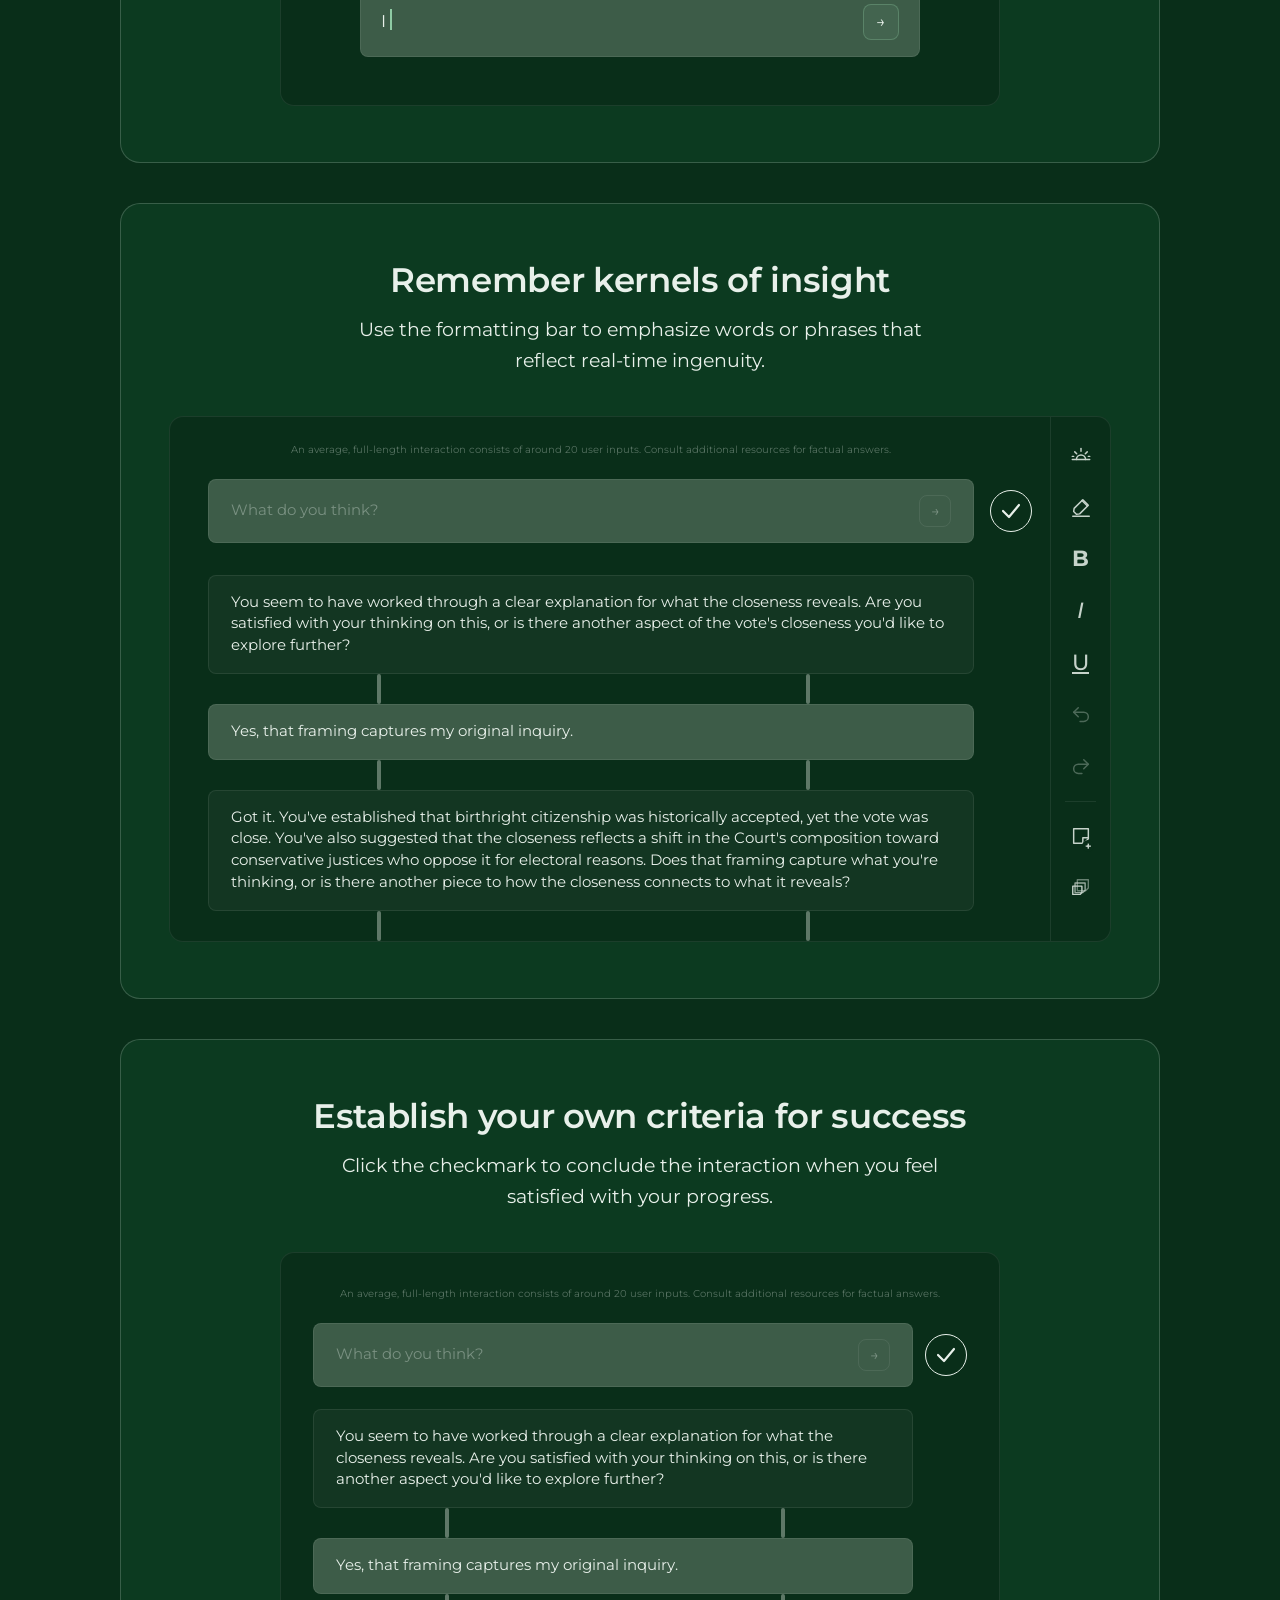
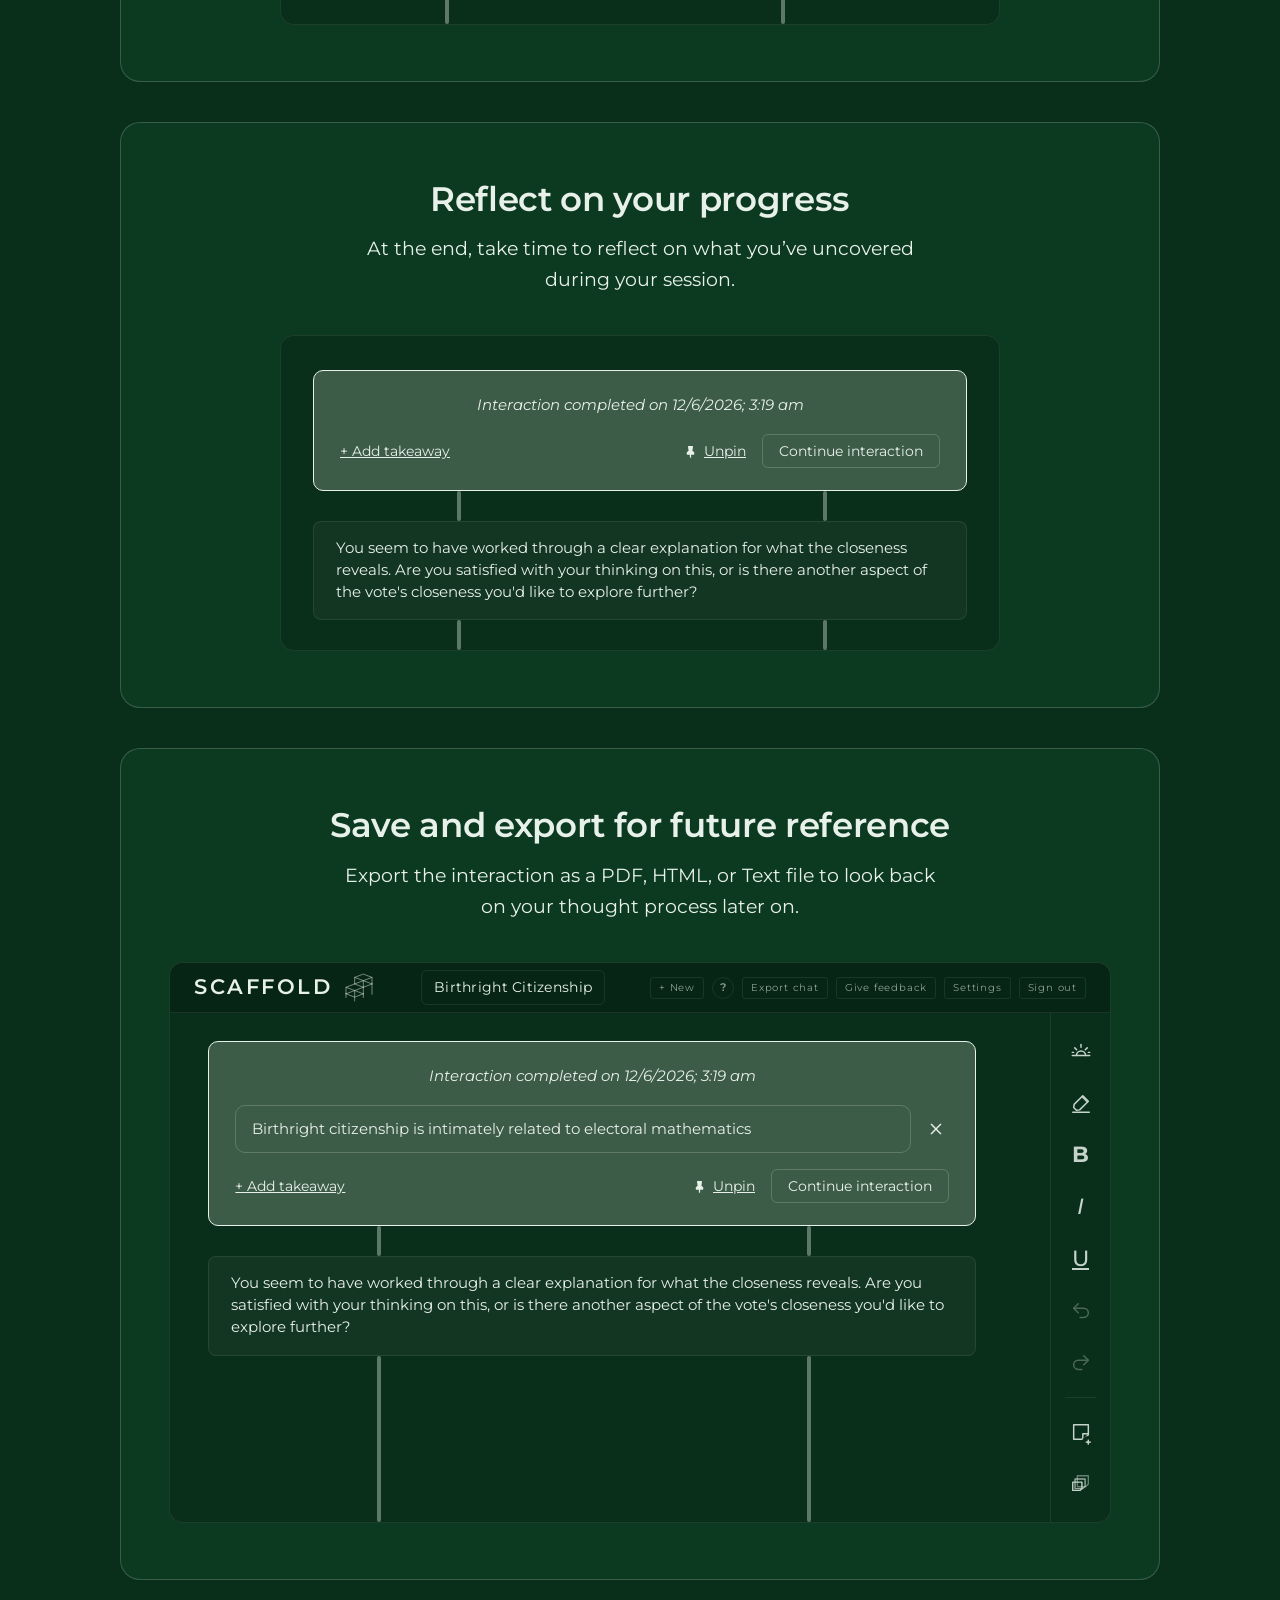
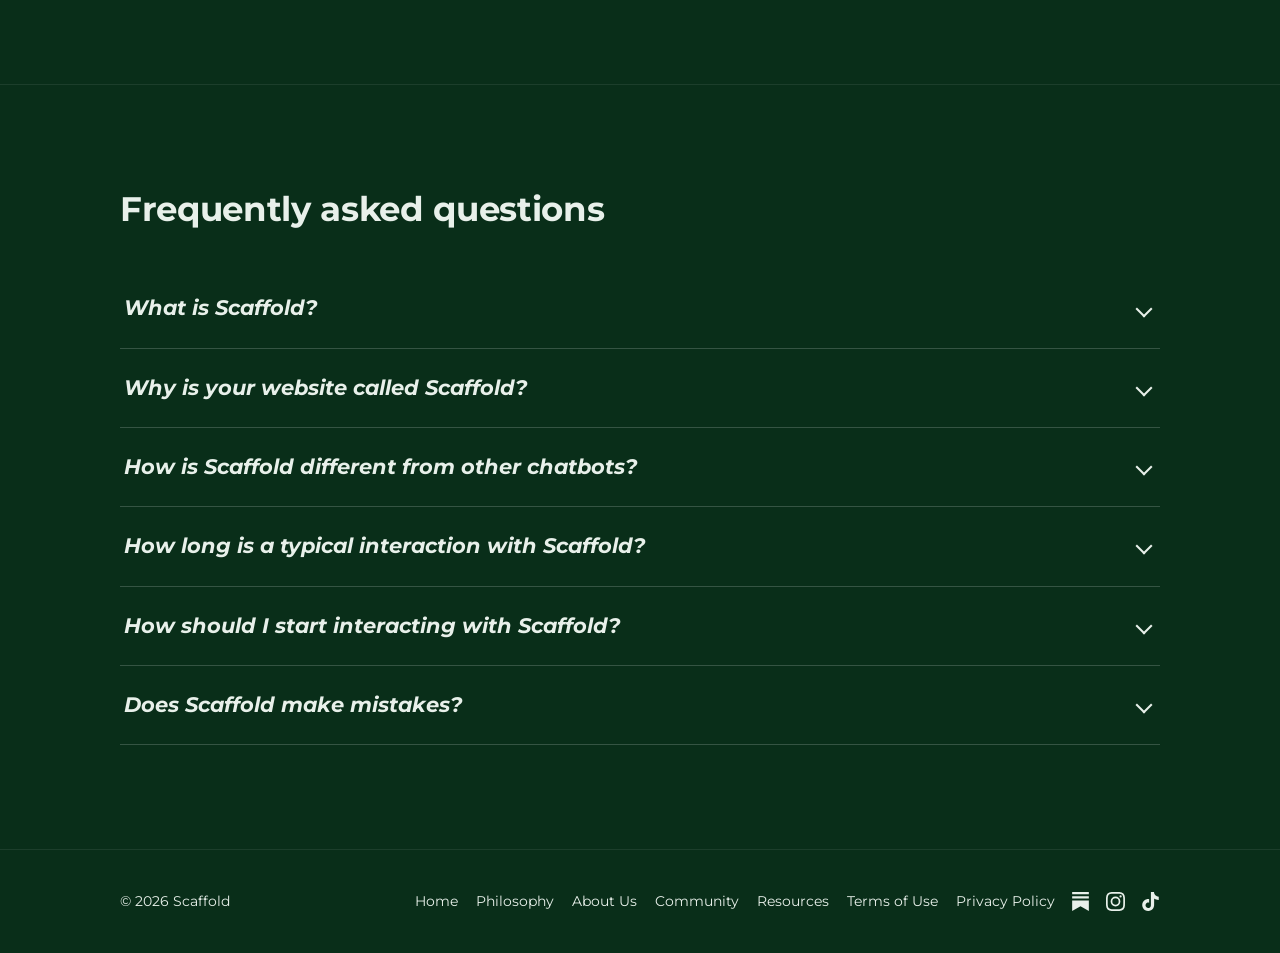
==== commit 0e4b551a: "Merge 4cb82651999967154fd6e62fb655d8943dd21279 into ad7484626777d1a649bbe512b4ceb7c6a485132d" ====
--- a/index.html
+++ b/index.html
@@ -174,31 +174,25 @@
                                         <div class="demo-card assistant">
                                             <p>You seem to have worked through a clear explanation for what the closeness reveals. Are you satisfied with your thinking on this, or is there another aspect of the vote's closeness you'd like to explore further?</p>
                                         </div>
-                                        <span class="demo-target" aria-hidden="true">
-                                            <svg viewBox="0 0 24 24" fill="none" stroke="currentColor" stroke-width="1.6" stroke-linecap="round"><circle cx="12" cy="12" r="5.5"/><circle cx="12" cy="12" r="1.6" fill="currentColor" stroke="none"/><line x1="12" y1="1.5" x2="12" y2="5"/><line x1="12" y1="19" x2="12" y2="22.5"/><line x1="1.5" y1="12" x2="5" y2="12"/><line x1="19" y1="12" x2="22.5" y2="12"/></svg>
-                                        </span>
                                     </div>
                                     <div class="demo-connector" aria-hidden="true"><span></span><span></span></div>
                                     <div class="demo-row">
                                         <div class="demo-card user">
                                             <p>Yes, that framing captures my original inquiry.</p>
                                         </div>
-                                        <span class="demo-target" aria-hidden="true">
-                                            <svg viewBox="0 0 24 24" fill="none" stroke="currentColor" stroke-width="1.6" stroke-linecap="round"><circle cx="12" cy="12" r="5.5"/><circle cx="12" cy="12" r="1.6" fill="currentColor" stroke="none"/><line x1="12" y1="1.5" x2="12" y2="5"/><line x1="12" y1="19" x2="12" y2="22.5"/><line x1="1.5" y1="12" x2="5" y2="12"/><line x1="19" y1="12" x2="22.5" y2="12"/></svg>
-                                        </span>
                                     </div>
                                     <div class="demo-connector" aria-hidden="true"><span></span><span></span></div>
                                     <div class="demo-row">
                                         <div class="demo-card assistant">
                                             <p>Got it. <span class="demo-boldable">You've established that birthright citizenship was historically accepted, yet the vote was close.</span> You've also suggested that the closeness reflects a shift in the Court's composition toward conservative justices who oppose it for electoral reasons. Does that framing capture what you're thinking, or is there another piece to how the closeness connects to what it reveals?</p>
                                         </div>
-                                        <span class="demo-target" aria-hidden="true">
-                                            <svg viewBox="0 0 24 24" fill="none" stroke="currentColor" stroke-width="1.6" stroke-linecap="round"><circle cx="12" cy="12" r="5.5"/><circle cx="12" cy="12" r="1.6" fill="currentColor" stroke="none"/><line x1="12" y1="1.5" x2="12" y2="5"/><line x1="12" y1="19" x2="12" y2="22.5"/><line x1="1.5" y1="12" x2="5" y2="12"/><line x1="19" y1="12" x2="22.5" y2="12"/></svg>
-                                        </span>
                                     </div>
                                     <div class="demo-connector" aria-hidden="true"><span></span><span></span></div>
                                 </div>
                                 <div class="demo-format" aria-hidden="true">
+                                    <button class="demo-fmt-btn demo-fmt-sun" type="button" tabindex="-1" title="emphasize blocks">
+                                        <svg viewBox="0 0 24 24" fill="none" stroke="currentColor" stroke-width="1.6" stroke-linecap="round" stroke-linejoin="round"><path d="M7 17a5 5 0 0 1 10 0"/><line x1="2.5" y1="17" x2="21.5" y2="17"/><line x1="12" y1="5" x2="12" y2="8"/><line x1="5.2" y1="8.6" x2="7.3" y2="10.7"/><line x1="18.8" y1="8.6" x2="16.7" y2="10.7"/><line x1="2.5" y1="13.5" x2="4" y2="13.5"/><line x1="20" y1="13.5" x2="21.5" y2="13.5"/></svg>
+                                    </button>
                                     <button class="demo-fmt-btn" type="button" tabindex="-1" title="highlight">
                                         <svg viewBox="0 0 24 24" fill="none" stroke="currentColor" stroke-width="1.6" stroke-linecap="round" stroke-linejoin="round"><path d="M14 4l6 6-9.5 9.5L7 20l-3-3 0.5-3.5L14 4z"/><line x1="13" y1="5" x2="19" y2="11"/><line x1="3" y1="22" x2="21" y2="22"/></svg>
                                     </button>
@@ -207,6 +201,9 @@
                                     <button class="demo-fmt-btn" type="button" tabindex="-1" title="underline"><span style="text-decoration:underline;font-weight:500">U</span></button>
                                     <button class="demo-fmt-btn demo-fmt-undo" type="button" tabindex="-1" title="undo">
                                         <svg viewBox="0 0 24 24" fill="none" stroke="currentColor" stroke-width="1.6" stroke-linecap="round" stroke-linejoin="round"><path d="M9 14L4 9l5-5"/><path d="M4 9h11a5 5 0 0 1 0 10h-4"/></svg>
+                                    </button>
+                                    <button class="demo-fmt-btn demo-fmt-undo" type="button" tabindex="-1" title="redo">
+                                        <svg viewBox="0 0 24 24" fill="none" stroke="currentColor" stroke-width="1.6" stroke-linecap="round" stroke-linejoin="round"><path d="M15 14l5-5-5-5"/><path d="M20 9H9a5 5 0 0 0 0 10h4"/></svg>
                                     </button>
                                     <div class="demo-fmt-divider"></div>
                                     <button class="demo-fmt-btn demo-fmt-note" type="button" tabindex="-1" title="add a sticky note">
@@ -260,18 +257,12 @@
                                     <div class="demo-card assistant">
                                         <p>You seem to have worked through a clear explanation for what the closeness reveals. Are you satisfied with your thinking on this, or is there another aspect you'd like to explore further?</p>
                                     </div>
-                                    <span class="demo-target" aria-hidden="true">
-                                        <svg viewBox="0 0 24 24" fill="none" stroke="currentColor" stroke-width="1.6" stroke-linecap="round"><circle cx="12" cy="12" r="5.5"/><circle cx="12" cy="12" r="1.6" fill="currentColor" stroke="none"/><line x1="12" y1="1.5" x2="12" y2="5"/><line x1="12" y1="19" x2="12" y2="22.5"/><line x1="1.5" y1="12" x2="5" y2="12"/><line x1="19" y1="12" x2="22.5" y2="12"/></svg>
-                                    </span>
                                 </div>
                                 <div class="demo-connector" aria-hidden="true"><span></span><span></span></div>
                                 <div class="demo-row">
                                     <div class="demo-card user">
                                         <p>Yes, that framing captures my original inquiry.</p>
                                     </div>
-                                    <span class="demo-target" aria-hidden="true">
-                                        <svg viewBox="0 0 24 24" fill="none" stroke="currentColor" stroke-width="1.6" stroke-linecap="round"><circle cx="12" cy="12" r="5.5"/><circle cx="12" cy="12" r="1.6" fill="currentColor" stroke="none"/><line x1="12" y1="1.5" x2="12" y2="5"/><line x1="12" y1="19" x2="12" y2="22.5"/><line x1="1.5" y1="12" x2="5" y2="12"/><line x1="19" y1="12" x2="22.5" y2="12"/></svg>
-                                    </span>
                                 </div>
                                 <div class="demo-connector" aria-hidden="true"><span></span><span></span></div>
                             </div>
@@ -329,14 +320,14 @@
                 <!-- 5 · Save and export for future reference -->
                 <article class="feature" data-reveal>
                     <h2>Save and export for future reference</h2>
-                    <p class="feature-desc">Export the interaction, either as an HTML or Text file, to look back on your thought process later on.</p>
+                    <p class="feature-desc">Export the interaction as a PDF, HTML, or Text file to look back on your thought process later on.</p>
                     <!-- Interactive demo: a wider mock of the full app window — header
                          (SCAFFOLD, title, Export chat…) and format sidebar included. A
                          demo cursor clicks "Export chat" to open the file-type menu,
-                         then clicks "Text file". Faithful to App.tsx (header actions,
+                         then clicks "PDF". Faithful to App.tsx (header actions,
                          export menu, FormatSidebar). Driven by initExportDemo(). -->
                     <div class="demo demo-export" data-demo="export"
-                         role="group" aria-label="Interactive demo: exporting an interaction as a text file">
+                         role="group" aria-label="Interactive demo: exporting an interaction as a PDF">
                         <div class="demo-window">
                             <header class="demo-header">
                                 <div class="demo-hd-left">
@@ -350,10 +341,14 @@
                                     <div class="demo-export-wrap">
                                         <button class="demo-export-btn demo-hd-btn" type="button" tabindex="-1">Export chat</button>
                                         <div class="demo-export-menu">
+                                            <button class="demo-ex-item demo-ex-pdf" type="button" tabindex="-1">PDF</button>
                                             <button class="demo-ex-item demo-ex-html" type="button" tabindex="-1">HTML file</button>
                                             <button class="demo-ex-item demo-ex-text" type="button" tabindex="-1">Text file</button>
                                         </div>
                                     </div>
+                                    <button class="demo-hd-btn demo-hd-extra" type="button" tabindex="-1">Give feedback</button>
+                                    <button class="demo-hd-btn demo-hd-extra" type="button" tabindex="-1">Settings</button>
+                                    <button class="demo-hd-btn demo-hd-extra" type="button" tabindex="-1">Sign out</button>
                                 </div>
                             </header>
                             <div class="demo-body">
@@ -383,13 +378,13 @@
                                         <div class="demo-card assistant">
                                             <p>You seem to have worked through a clear explanation for what the closeness reveals. Are you satisfied with your thinking on this, or is there another aspect of the vote's closeness you'd like to explore further?</p>
                                         </div>
-                                        <span class="demo-target" aria-hidden="true">
-                                            <svg viewBox="0 0 24 24" fill="none" stroke="currentColor" stroke-width="1.6" stroke-linecap="round"><circle cx="12" cy="12" r="5.5"/><circle cx="12" cy="12" r="1.6" fill="currentColor" stroke="none"/><line x1="12" y1="1.5" x2="12" y2="5"/><line x1="12" y1="19" x2="12" y2="22.5"/><line x1="1.5" y1="12" x2="5" y2="12"/><line x1="19" y1="12" x2="22.5" y2="12"/></svg>
-                                        </span>
                                     </div>
                                     <div class="demo-connector" aria-hidden="true"><span></span><span></span></div>
                                 </div>
                                 <div class="demo-format" aria-hidden="true">
+                                    <button class="demo-fmt-btn demo-fmt-sun" type="button" tabindex="-1" title="emphasize blocks">
+                                        <svg viewBox="0 0 24 24" fill="none" stroke="currentColor" stroke-width="1.6" stroke-linecap="round" stroke-linejoin="round"><path d="M7 17a5 5 0 0 1 10 0"/><line x1="2.5" y1="17" x2="21.5" y2="17"/><line x1="12" y1="5" x2="12" y2="8"/><line x1="5.2" y1="8.6" x2="7.3" y2="10.7"/><line x1="18.8" y1="8.6" x2="16.7" y2="10.7"/><line x1="2.5" y1="13.5" x2="4" y2="13.5"/><line x1="20" y1="13.5" x2="21.5" y2="13.5"/></svg>
+                                    </button>
                                     <button class="demo-fmt-btn" type="button" tabindex="-1" title="highlight">
                                         <svg viewBox="0 0 24 24" fill="none" stroke="currentColor" stroke-width="1.6" stroke-linecap="round" stroke-linejoin="round"><path d="M14 4l6 6-9.5 9.5L7 20l-3-3 0.5-3.5L14 4z"/><line x1="13" y1="5" x2="19" y2="11"/><line x1="3" y1="22" x2="21" y2="22"/></svg>
                                     </button>
@@ -398,6 +393,9 @@
                                     <button class="demo-fmt-btn" type="button" tabindex="-1" title="underline"><span style="text-decoration:underline;font-weight:500">U</span></button>
                                     <button class="demo-fmt-btn demo-fmt-undo" type="button" tabindex="-1" title="undo">
                                         <svg viewBox="0 0 24 24" fill="none" stroke="currentColor" stroke-width="1.6" stroke-linecap="round" stroke-linejoin="round"><path d="M9 14L4 9l5-5"/><path d="M4 9h11a5 5 0 0 1 0 10h-4"/></svg>
+                                    </button>
+                                    <button class="demo-fmt-btn demo-fmt-undo" type="button" tabindex="-1" title="redo">
+                                        <svg viewBox="0 0 24 24" fill="none" stroke="currentColor" stroke-width="1.6" stroke-linecap="round" stroke-linejoin="round"><path d="M15 14l5-5-5-5"/><path d="M20 9H9a5 5 0 0 0 0 10h4"/></svg>
                                     </button>
                                     <div class="demo-fmt-divider"></div>
                                     <button class="demo-fmt-btn demo-fmt-note" type="button" tabindex="-1" title="add a sticky note">
--- a/css/styles.css
+++ b/css/styles.css
@@ -1194,19 +1194,18 @@
     /* Drop the document title on phones: it crowds the action row and adds
        nothing on a phone-width mock. */
     .demo-hd-title { display: none; }
-    /* In the narrow takeaways panel the side-by-side actions don't fit:
-       "+ Add takeaway" wraps to two lines and "Continue interaction" overflows
-       the panel into the format sidebar. Stack them so each sits on its own
-       line within the panel. */
+    /* In the narrow takeaways panel the actions don't fit on one line, so
+       they split as in the app's phone layout: "+ Add takeaway" on its own
+       line, then Unpin (left) and "Continue interaction" (right) below it.
+       If the panel is too narrow for that pair, the button wraps under Unpin
+       instead of spilling out of the panel. */
     .demo-tk-actions {
         flex-direction: column;
         align-items: stretch;
-        gap: 10px;
+        gap: 14px;
     }
-    .demo-tk-add { white-space: nowrap; text-align: left; }
-    /* Same reasoning for the right-hand pair: stack them within the panel. */
-    .demo-tk-action-group { flex-direction: column; align-items: flex-start; gap: 10px; }
-    .demo-tk-continue { align-self: flex-start; }
+    .demo-tk-add { white-space: nowrap; text-align: left; align-self: flex-start; }
+    .demo-tk-action-group { justify-content: space-between; flex-wrap: wrap; gap: 10px 12px; }
 }
 
 /* ── FAQ accordion ───────────────────────────────────────────────────────── */
